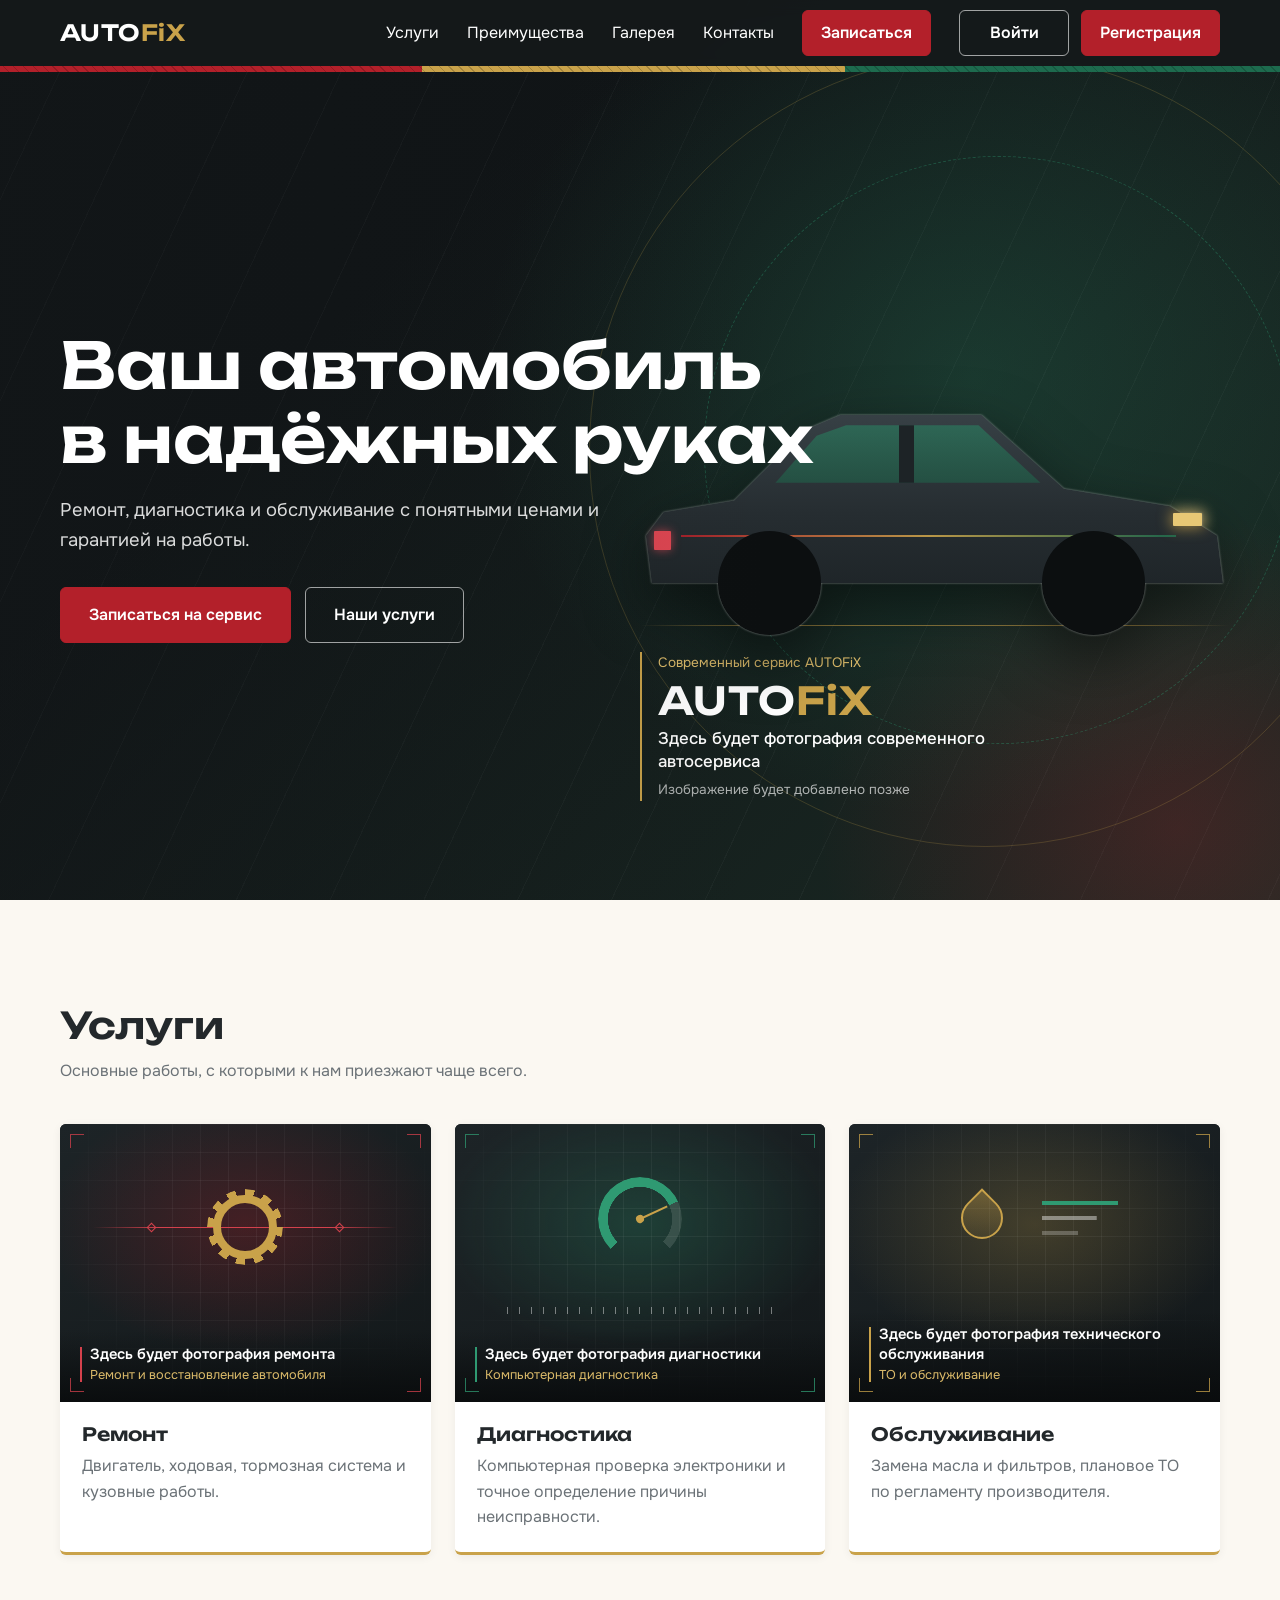
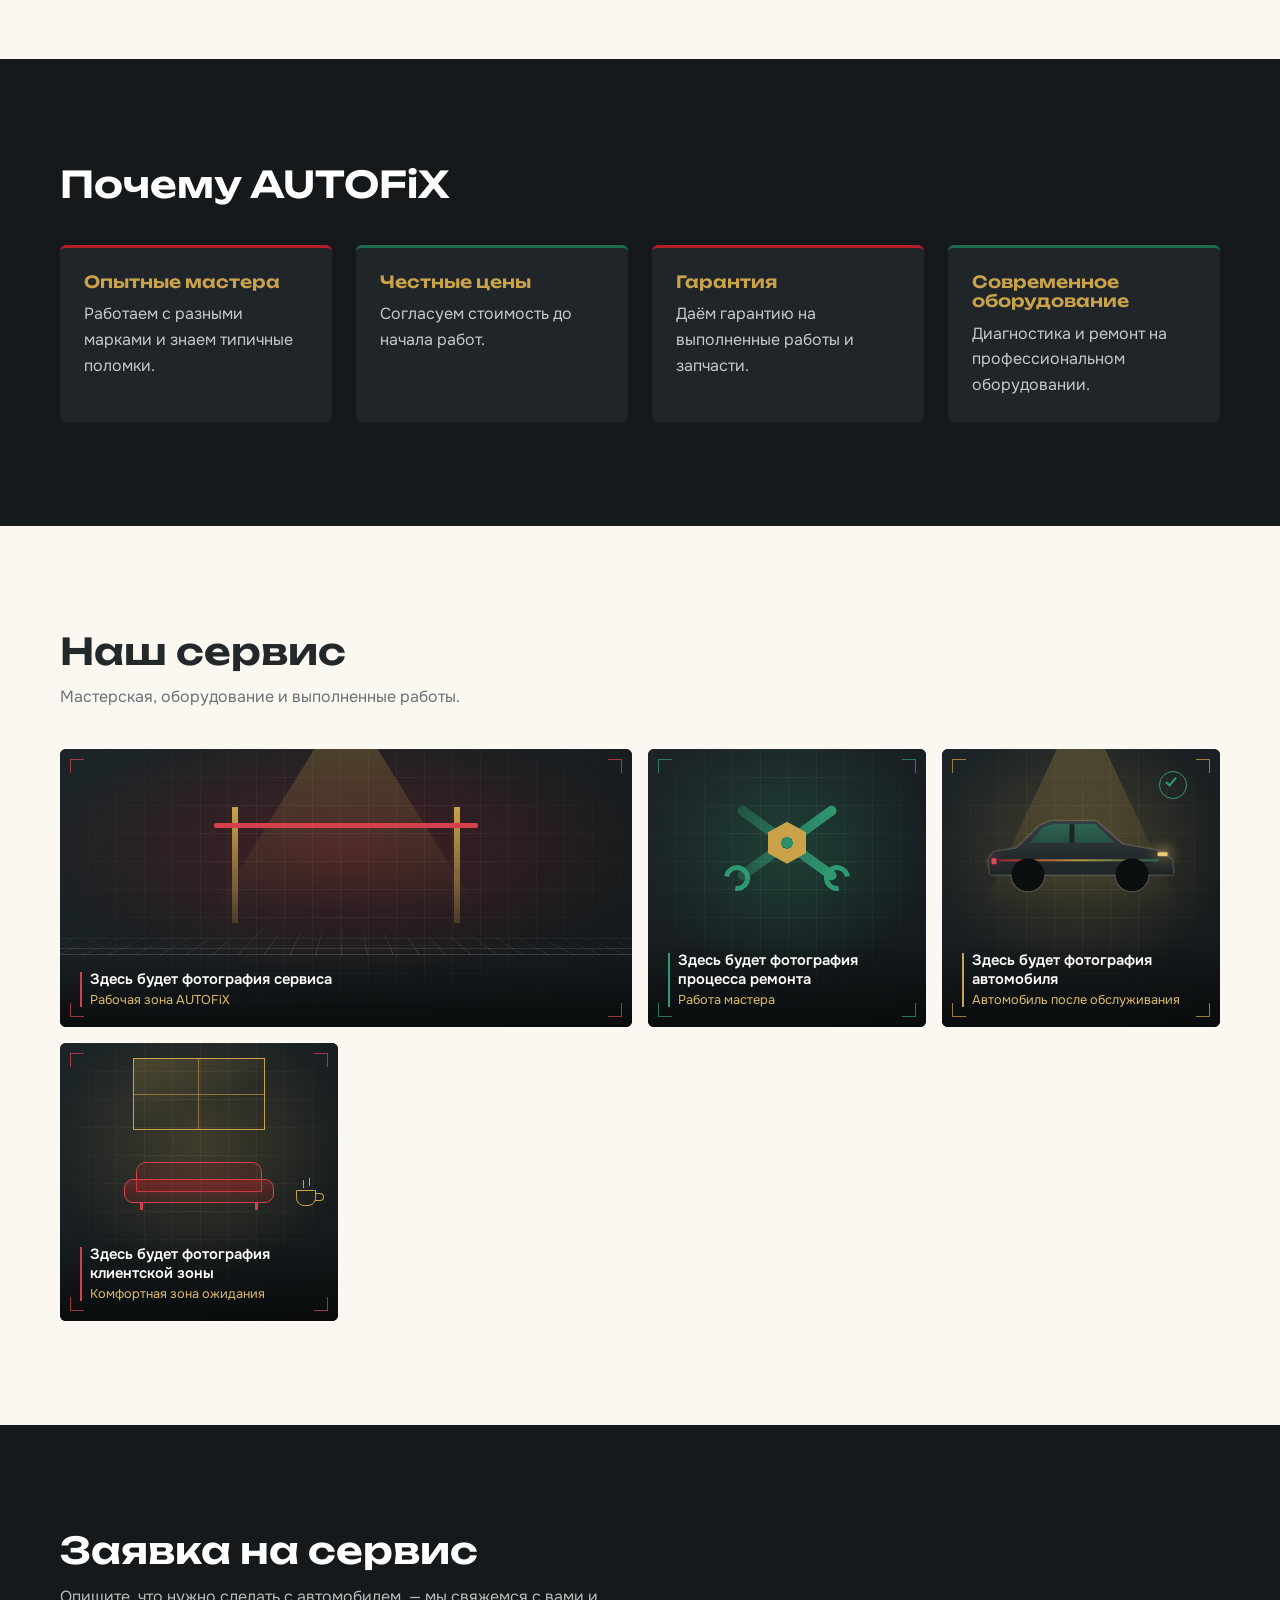
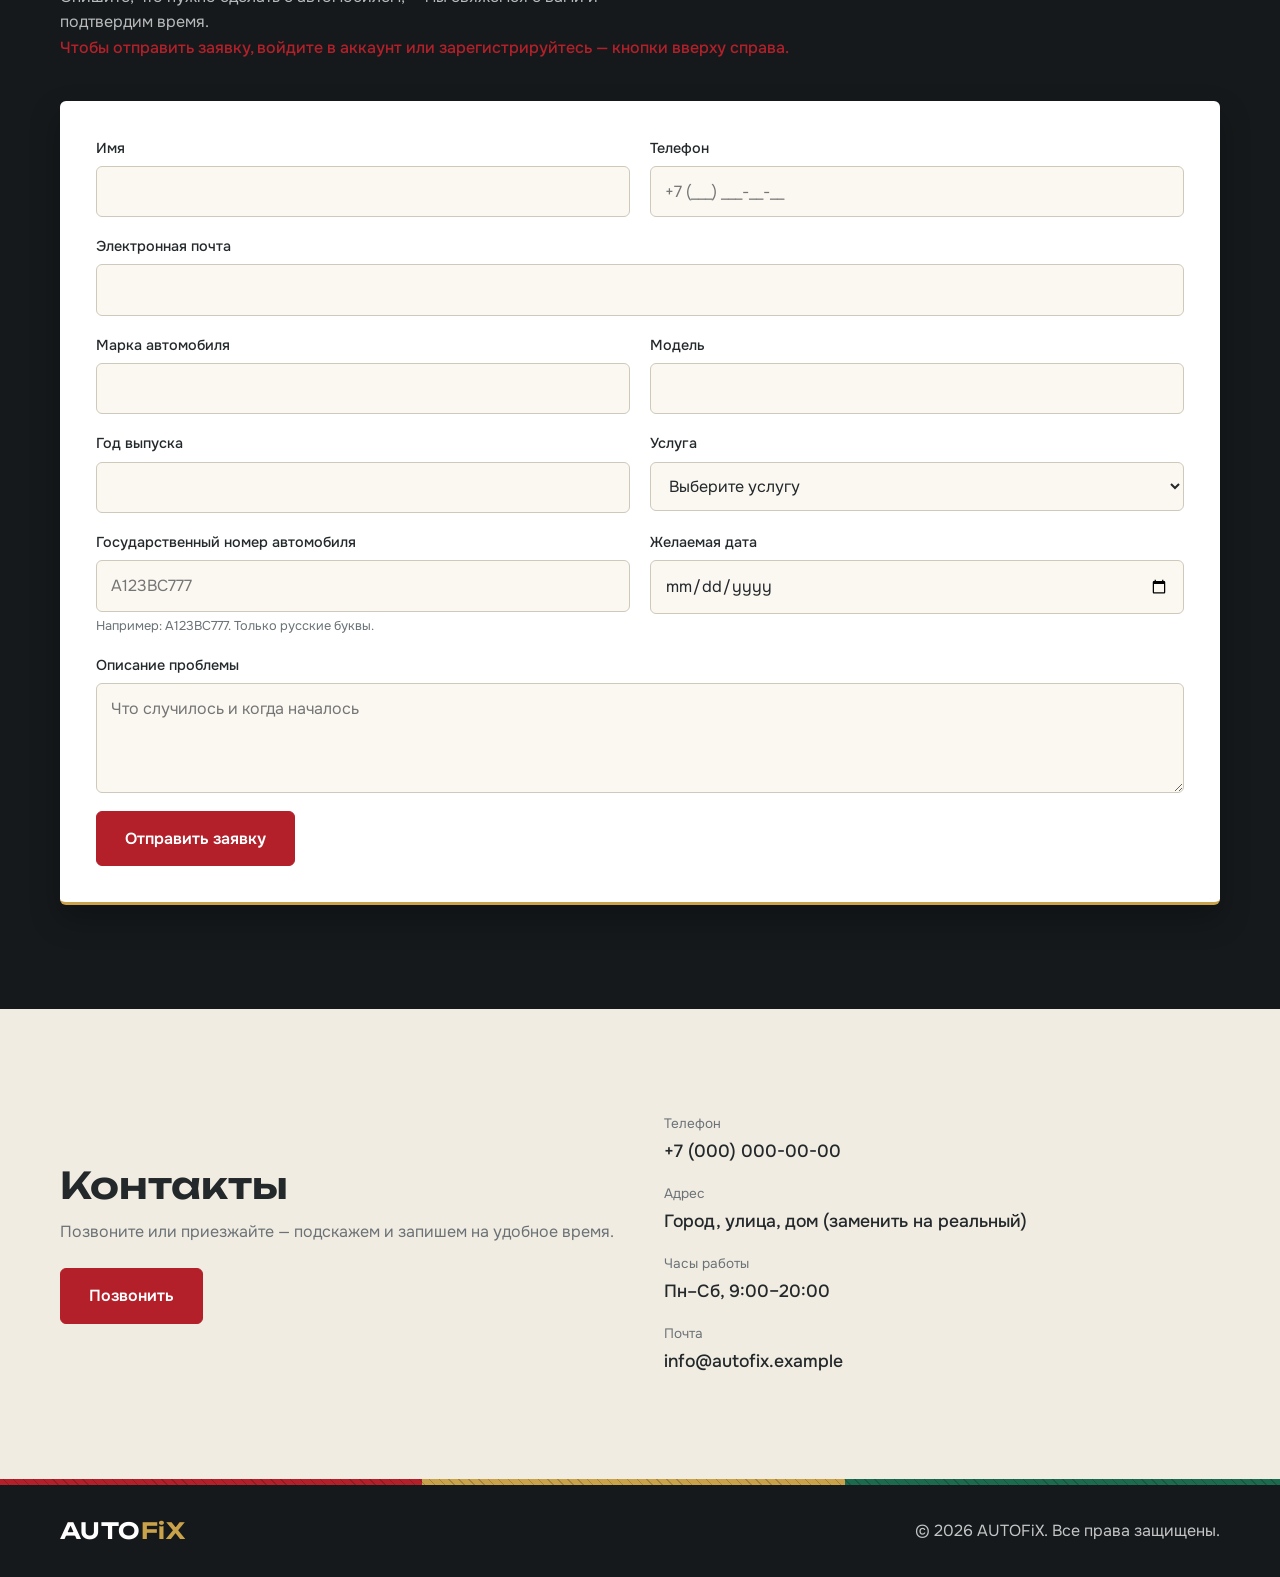
==== index.html @ c739f8bc "Rename index_1.html to index.html" ====
<!DOCTYPE html>
<html lang="ru">
<head>
  <meta charset="UTF-8">
  <meta name="viewport" content="width=device-width, initial-scale=1">
  <title>AUTOFiX — автосервис: ремонт, диагностика, обслуживание</title>
  <meta name="description" content="AUTOFiX — современный автосервис. Ремонт, компьютерная диагностика и техническое обслуживание автомобилей.">
  <link rel="preconnect" href="https://fonts.googleapis.com">
  <link rel="preconnect" href="https://fonts.gstatic.com" crossorigin>
  <link href="https://fonts.googleapis.com/css2?family=Onest:wght@400;500;600&family=Unbounded:wght@500;600&display=swap" rel="stylesheet">
  <link rel="stylesheet" href="style.css">
</head>
<body>

  <!-- 1. ШАПКА -->
  <header class="header" id="header">
    <div class="container header__inner">
      <a href="#top" class="logo" aria-label="AUTOFiX — на главную">AUTO<span>FiX</span></a>

      <button class="burger" id="burger" aria-label="Открыть меню" aria-expanded="false" aria-controls="nav">
        <span></span><span></span><span></span>
      </button>

      <nav class="nav" id="nav" aria-label="Основная навигация">
        <a href="#services">Услуги</a>
        <a href="#advantages">Преимущества</a>
        <a href="#gallery">Галерея</a>
        <a href="#contacts">Контакты</a>
        <a href="#cabinet" id="nav-cabinet" class="is-hidden">Мои заявки</a>
        <a href="#order" class="btn btn--small">Записаться</a>
        <div class="auth" id="auth-bar">
          <div class="auth__guest" id="auth-guest">
            <button type="button" class="btn btn--ghost btn--small" id="auth-open-login">Войти</button>
            <button type="button" class="btn btn--small" id="auth-open-register">Регистрация</button>
          </div>
          <div class="auth__user is-hidden" id="auth-user">
            <span class="auth__email" id="auth-email"></span>
            <button type="button" class="btn btn--ghost btn--small" id="auth-logout">Выйти</button>
          </div>
        </div>
      </nav>
    </div>
    <div class="ornament" aria-hidden="true"></div>
  </header>

  <main id="top">

    <!-- 2. ГЛАВНЫЙ ЭКРАН -->
    <section class="hero">
      <div class="hero__ph" aria-hidden="true">
        <span class="hero__ph-ring hero__ph-ring--1"></span>
        <span class="hero__ph-ring hero__ph-ring--2"></span>
        <div class="hero__ph-stage">
          <div class="car">
            <span class="car__body"></span>
            <span class="car__glass"></span>
            <span class="car__line"></span>
            <span class="car__light"></span>
            <span class="car__tail"></span>
            <span class="car__wheel car__wheel--rear"></span>
            <span class="car__wheel car__wheel--front"></span>
          </div>
          <span class="hero__ph-ground"></span>
          <div class="hero__ph-tag">
            <span class="hero__ph-eyebrow">Современный сервис AUTOFiX</span>
            <span class="hero__ph-word">AUTO<span>FiX</span></span>
            <strong>Здесь будет фотография современного автосервиса</strong>
            <small>Изображение будет добавлено позже</small>
          </div>
        </div>
      </div>
      <img class="hero__img" src="assets/images/hero.jpg" alt="Автомобиль на подъёмнике в сервисе AUTOFiX" fetchpriority="high">
      <div class="container hero__content">
        <h1>Ваш автомобиль<br>в надёжных руках</h1>
        <p class="hero__lead">Ремонт, диагностика и обслуживание с понятными ценами и гарантией на работы.</p>
        <div class="hero__actions">
          <a href="#order" class="btn">Записаться на сервис</a>
          <a href="#services" class="btn btn--ghost">Наши услуги</a>
        </div>
      </div>
    </section>

    <!-- 3. УСЛУГИ -->
    <section class="section" id="services">
      <div class="container">
        <h2 class="section__title">Услуги</h2>
        <p class="section__lead">Основные работы, с которыми к нам приезжают чаще всего.</p>

        <div class="grid grid--3">
          <article class="card">
            <div class="card__media"><div class="ph ph--repair" aria-hidden="true"><div class="ph__art"><i class="ph__line"></i><i class="ph__gear"></i></div><div class="ph__label"><strong>Здесь будет фотография ремонта</strong><span>Ремонт и восстановление автомобиля</span></div></div><img src="assets/images/service-repair.jpg" alt="Ремонт автомобиля" loading="lazy"></div>
            <div class="card__body">
              <h3>Ремонт</h3>
              <p>Двигатель, ходовая, тормозная система и кузовные работы.</p>
            </div>
          </article>
          <article class="card">
            <div class="card__media"><div class="ph ph--diagnostics" aria-hidden="true"><div class="ph__art"><i class="ph__gauge"></i><i class="ph__needle"></i><i class="ph__ruler"></i></div><div class="ph__label"><strong>Здесь будет фотография диагностики</strong><span>Компьютерная диагностика</span></div></div><img src="assets/images/service-diagnostics.jpg" alt="Компьютерная диагностика" loading="lazy"></div>
            <div class="card__body">
              <h3>Диагностика</h3>
              <p>Компьютерная проверка электроники и точное определение причины неисправности.</p>
            </div>
          </article>
          <article class="card">
            <div class="card__media"><div class="ph ph--maintenance" aria-hidden="true"><div class="ph__art"><i class="ph__drop"></i><i class="ph__bars"></i></div><div class="ph__label"><strong>Здесь будет фотография технического обслуживания</strong><span>ТО и обслуживание</span></div></div><img src="assets/images/service-maintenance.jpg" alt="Техническое обслуживание" loading="lazy"></div>
            <div class="card__body">
              <h3>Обслуживание</h3>
              <p>Замена масла и фильтров, плановое ТО по регламенту производителя.</p>
            </div>
          </article>
        </div>
      </div>
    </section>

    <!-- 4. ПРЕИМУЩЕСТВА -->
    <section class="section section--dark" id="advantages">
      <div class="container">
        <h2 class="section__title">Почему AUTOFiX</h2>

        <ul class="grid grid--4 advantages">
          <li>
            <h3>Опытные мастера</h3>
            <p>Работаем с разными марками и знаем типичные поломки.</p>
          </li>
          <li>
            <h3>Честные цены</h3>
            <p>Согласуем стоимость до начала работ.</p>
          </li>
          <li>
            <h3>Гарантия</h3>
            <p>Даём гарантию на выполненные работы и запчасти.</p>
          </li>
          <li>
            <h3>Современное оборудование</h3>
            <p>Диагностика и ремонт на профессиональном оборудовании.</p>
          </li>
        </ul>
      </div>
    </section>

    <!-- 5. ГАЛЕРЕЯ -->
    <section class="section" id="gallery">
      <div class="container">
        <h2 class="section__title">Наш сервис</h2>
        <p class="section__lead">Мастерская, оборудование и выполненные работы.</p>

        <div class="gallery">
          <figure><div class="ph ph--shop" aria-hidden="true"><div class="ph__art"><i class="ph__beam"></i><i class="ph__post ph__post--l"></i><i class="ph__post ph__post--r"></i><i class="ph__arm"></i><i class="ph__floor"></i></div><div class="ph__label"><strong>Здесь будет фотография сервиса</strong><span>Рабочая зона AUTOFiX</span></div></div><img src="assets/images/gallery-1.jpg" alt="Рабочая зона автосервиса" loading="lazy"></figure>
          <figure><div class="ph ph--tools" aria-hidden="true"><div class="ph__art"><i class="ph__wr ph__wr--1"></i><i class="ph__wr ph__wr--2"></i><i class="ph__nut"></i></div><div class="ph__label"><strong>Здесь будет фотография процесса ремонта</strong><span>Работа мастера</span></div></div><img src="assets/images/gallery-2.jpg" alt="Инструменты механика" loading="lazy"></figure>
          <figure><div class="ph ph--done" aria-hidden="true"><div class="ph__art"><i class="ph__beam ph__beam--car"></i><div class="car car--mini"><span class="car__body"></span><span class="car__glass"></span><span class="car__line"></span><span class="car__light"></span><span class="car__tail"></span><span class="car__wheel car__wheel--rear"></span><span class="car__wheel car__wheel--front"></span></div><i class="ph__check"></i></div><div class="ph__label"><strong>Здесь будет фотография автомобиля</strong><span>Автомобиль после обслуживания</span></div></div><img src="assets/images/gallery-3.jpg" alt="Диагностика автомобиля" loading="lazy"></figure>
          <figure><div class="ph ph--lounge" aria-hidden="true"><div class="ph__art"><i class="ph__win"></i><i class="ph__sofa"></i><i class="ph__cup"></i></div><div class="ph__label"><strong>Здесь будет фотография клиентской зоны</strong><span>Комфортная зона ожидания</span></div></div><img src="assets/images/gallery-4.jpg" alt="Мастер за работой" loading="lazy"></figure>
        </div>
      </div>
    </section>

    <!-- 5a. ЗАЯВКА НА СЕРВИС -->
    <section class="section section--dark" id="order">
      <div class="container">
        <h2 class="section__title">Заявка на сервис</h2>
        <p class="section__lead">Опишите, что нужно сделать с автомобилем, — мы свяжемся с вами и подтвердим время.</p>
        <p class="form__msg form__msg--error" id="order-auth-hint" hidden>Чтобы отправить заявку, войдите в аккаунт или зарегистрируйтесь — кнопки вверху справа.</p>

        <form class="order__form" id="order-form" novalidate>
          <div class="field">
            <label for="f-name">Имя</label>
            <input id="f-name" name="name" type="text" autocomplete="name" required maxlength="100">
          </div>
          <div class="field">
            <label for="f-phone">Телефон</label>
            <input id="f-phone" name="phone" type="tel" autocomplete="tel" required maxlength="30" placeholder="+7 (___) ___-__-__">
          </div>
          <div class="field field--wide">
            <label for="f-email">Электронная почта</label>
            <input id="f-email" name="email" type="email" autocomplete="email" required maxlength="150">
          </div>
          <div class="field">
            <label for="f-brand">Марка автомобиля</label>
            <input id="f-brand" name="car_brand" type="text" required maxlength="60">
          </div>
          <div class="field">
            <label for="f-model">Модель</label>
            <input id="f-model" name="car_model" type="text" required maxlength="60">
          </div>
          <div class="field">
            <label for="f-year">Год выпуска</label>
            <input id="f-year" name="car_year" type="number" inputmode="numeric" min="1950" step="1" required>
          </div>
          <div class="field">
            <label for="f-service">Услуга</label>
            <select id="f-service" name="service" required>
              <option value="" selected disabled>Выберите услугу</option>
              <option value="repair">Ремонт</option>
              <option value="diagnostics">Диагностика</option>
              <option value="maintenance">Обслуживание</option>
            </select>
          </div>
          <div class="field">
            <label for="f-plate">Государственный номер автомобиля</label>
            <input id="f-plate" name="license_plate" type="text" required maxlength="14"
                   autocomplete="off" autocapitalize="characters" spellcheck="false"
                   placeholder="А123ВС777" aria-describedby="plate-hint plate-error">
            <small class="field__hint" id="plate-hint">Например: А123ВС777. Только русские буквы.</small>
            <p class="field__error" id="plate-error" role="alert" hidden></p>
          </div>
          <div class="field">
            <label for="f-date">Желаемая дата</label>
            <input id="f-date" name="preferred_date" type="date" required>
          </div>
          <div class="field field--wide">
            <label for="f-desc">Описание проблемы</label>
            <textarea id="f-desc" name="description" maxlength="2000" placeholder="Что случилось и когда началось"></textarea>
          </div>
          <div class="order__actions">
            <button type="submit" class="btn" id="order-submit">Отправить заявку</button>
            <p class="form__msg" id="order-msg" role="status" aria-live="polite"></p>
          </div>
        </form>
      </div>
    </section>

    <!-- 5b. МОИ ЗАЯВКИ (личный кабинет клиента) -->
    <section class="section is-hidden" id="cabinet" aria-labelledby="cabinet-title">
      <div class="container">
        <h2 class="section__title" id="cabinet-title">Мои заявки</h2>
        <p class="section__lead">Статус ремонта, смета и история по вашим заявкам. Ремонт начинается только после того, как вы согласуете смету.</p>

        <div class="cab-toolbar">
          <button type="button" class="btn cab-btn--outline" id="cabinet-refresh">Обновить</button>
          <p class="form__msg" id="cabinet-status" role="status" aria-live="polite"></p>
        </div>

        <div class="cab-list" id="cabinet-list"></div>
      </div>
    </section>

    <!-- 6. КОНТАКТЫ -->
    <section class="section section--light" id="contacts">
      <div class="container contacts">
        <div>
          <h2 class="section__title">Контакты</h2>
          <p class="section__lead">Позвоните или приезжайте — подскажем и запишем на удобное время.</p>
          <a href="tel:+70000000000" class="btn">Позвонить</a>
        </div>
        <dl class="contacts__list">
          <div><dt>Телефон</dt><dd><a href="tel:+70000000000">+7 (000) 000-00-00</a></dd></div>
          <div><dt>Адрес</dt><dd>Город, улица, дом (заменить на реальный)</dd></div>
          <div><dt>Часы работы</dt><dd>Пн–Сб, 9:00–20:00</dd></div>
          <div><dt>Почта</dt><dd><a href="mailto:info@autofix.example">info@autofix.example</a></dd></div>
        </dl>
      </div>
    </section>

  </main>

  <!-- 7. ПОДВАЛ -->
  <footer class="footer">
    <div class="ornament" aria-hidden="true"></div>
    <div class="container footer__inner">
      <a href="#top" class="logo">AUTO<span>FiX</span></a>
      <p>© <span id="year">2026</span> AUTOFiX. Все права защищены.</p>
    </div>
  </footer>

  <dialog class="auth-dialog" id="auth-dialog" aria-labelledby="auth-dialog-title">
    <div class="auth-dialog__head">
      <h2 class="auth-dialog__title" id="auth-dialog-title">Вход</h2>
      <button type="button" class="auth-dialog__close" id="auth-dialog-close" aria-label="Закрыть">×</button>
    </div>
    <div class="auth-dialog__tabs">
      <button type="button" class="auth-dialog__tab is-active" id="auth-tab-login">Войти</button>
      <button type="button" class="auth-dialog__tab" id="auth-tab-register">Регистрация</button>
    </div>

    <form class="auth-dialog__form" id="login-form">
      <div class="field field--wide">
        <label for="login-email">Электронная почта</label>
        <input id="login-email" name="email" type="email" autocomplete="username" required maxlength="150">
      </div>
      <div class="field field--wide">
        <label for="login-password">Пароль</label>
        <input id="login-password" name="password" type="password" autocomplete="current-password" required minlength="6">
      </div>
      <div class="order__actions">
        <button type="submit" class="btn" id="login-submit">Войти</button>
        <p class="form__msg" id="login-msg" role="status" aria-live="polite"></p>
      </div>
    </form>

    <form class="auth-dialog__form is-hidden" id="register-form">
      <div class="field field--wide">
        <label for="register-email">Электронная почта</label>
        <input id="register-email" name="email" type="email" autocomplete="email" required maxlength="150">
      </div>
      <div class="field field--wide">
        <label for="register-password">Пароль</label>
        <input id="register-password" name="password" type="password" autocomplete="new-password" required minlength="6">
      </div>
      <div class="field field--wide">
        <label for="register-password2">Повторите пароль</label>
        <input id="register-password2" name="password2" type="password" autocomplete="new-password" required minlength="6">
      </div>
      <div class="order__actions">
        <button type="submit" class="btn" id="register-submit">Зарегистрироваться</button>
        <p class="form__msg" id="register-msg" role="status" aria-live="polite"></p>
      </div>
    </form>
  </dialog>

  <script src="https://cdn.jsdelivr.net/npm/@supabase/supabase-js@2"></script>
  <script src="script.js"></script>
</body>
</html>
---- style.css ----
/* ===== AUTOFiX — стили ===== */

/* 1. Переменные: меняйте цвета и размеры здесь */
:root {
  --ink: #15191b;          /* тёмный фон */
  --ink-soft: #1f2528;
  --paper: #fbf8f2;        /* светлый фон */
  --red: #b3202a;          /* ярославский красный */
  --green: #1d6b4e;        /* татарский зелёный */
  --gold: #c9a24a;         /* золото */
  --text: #23282b;
  --muted: #6b7277;

  --font-body: 'Onest', system-ui, sans-serif;
  --font-head: 'Unbounded', 'Onest', sans-serif;

  --radius: 6px;
  --header-h: 72px;
  --ease: 0.25s ease;
}

/* 2. Базовые настройки */
*, *::before, *::after { box-sizing: border-box; }
html { scroll-behavior: smooth; scroll-padding-top: var(--header-h); }
body {
  margin: 0;
  font-family: var(--font-body);
  color: var(--text);
  background: var(--paper);
  line-height: 1.6;
}
img { display: block; max-width: 100%; }
a { color: inherit; }
h1, h2, h3 { font-family: var(--font-head); font-weight: 600; line-height: 1.15; margin: 0; }
p { margin: 0; }
:focus-visible { outline: 2px solid var(--gold); outline-offset: 3px; }

.container { width: min(1160px, 100% - 40px); margin-inline: auto; }

/* 3. Орнамент: тонкая полоса «красный — золото — зелёный» с ромбовидным узором */
.ornament {
  height: 6px;
  background:
    repeating-linear-gradient(45deg, transparent 0 6px, rgba(0,0,0,.18) 6px 7px),
    linear-gradient(90deg, var(--red) 0 33%, var(--gold) 33% 66%, var(--green) 66% 100%);
}

/* 4. Кнопки */
.btn {
  display: inline-block;
  padding: 14px 28px;
  background: var(--red);
  color: #fff;
  font-weight: 600;
  text-decoration: none;
  border-radius: var(--radius);
  border: 1px solid var(--red);
  transition: background var(--ease), transform var(--ease), border-color var(--ease);
}
.btn:hover { background: #8f1922; border-color: #8f1922; transform: translateY(-2px); }
.btn--small {
  padding: 9px 18px;
  min-width: 110px;
  text-align: center;
}
.btn--ghost { background: transparent; border-color: rgba(255,255,255,.6); }
.btn--ghost:hover { background: rgba(255,255,255,.12); border-color: #fff; }

/* 5. Шапка */
.header {
  position: fixed; inset: 0 0 auto 0; z-index: 10;
  background: rgba(21,25,27,.92);
  backdrop-filter: blur(8px);
  color: #fff;
  transition: box-shadow var(--ease);
}
.header.is-scrolled { box-shadow: 0 6px 24px rgba(0,0,0,.3); }
.header__inner { display: flex; align-items: center; justify-content: space-between; height: calc(var(--header-h) - 6px); }
.logo { font-family: var(--font-head); font-weight: 600; font-size: 1.4rem; text-decoration: none; letter-spacing: .02em; }
.logo span { color: var(--gold); }

.nav { display: flex; align-items: center; gap: 28px; }
.nav a:not(.btn) { text-decoration: none; position: relative; padding: 4px 0; }
.nav a:not(.btn)::after {
  content: ''; position: absolute; left: 0; bottom: 0; width: 100%; height: 2px;
  background: var(--gold); transform: scaleX(0); transform-origin: left; transition: transform var(--ease);
}
.nav a:not(.btn):hover::after { transform: scaleX(1); }

.burger { display: none; background: none; border: 0; padding: 8px; cursor: pointer; }
.burger span { display: block; width: 24px; height: 2px; background: #fff; margin: 5px 0; transition: transform var(--ease), opacity var(--ease); }
.burger[aria-expanded="true"] span:nth-child(1) { transform: translateY(7px) rotate(45deg); }
.burger[aria-expanded="true"] span:nth-child(2) { opacity: 0; }
.burger[aria-expanded="true"] span:nth-child(3) { transform: translateY(-7px) rotate(-45deg); }

/* 6. Главный экран */
.hero {
  position: relative;
  min-height: 100vh; min-height: 100svh;
  display: flex; align-items: center;
  padding-top: var(--header-h);
  color: #fff;
  background: linear-gradient(135deg, var(--ink) 40%, #24382f 100%); /* виден, пока нет hero.jpg */
  overflow: hidden;
}
.hero__img { position: absolute; inset: 0; width: 100%; height: 100%; object-fit: cover; }
.hero::after { /* затемнение для читаемости текста */
  content: ''; position: absolute; inset: 0;
  background: linear-gradient(90deg, rgba(21,25,27,.88) 0%, rgba(21,25,27,.4) 70%, rgba(21,25,27,.2) 100%);
}
.hero__content { position: relative; z-index: 1; animation: rise .9s ease both; }
.hero h1 { font-size: clamp(2rem, 5.5vw, 4rem); max-width: 14ch; }
.hero__lead { margin-top: 20px; max-width: 46ch; font-size: 1.15rem; color: rgba(255,255,255,.85); }
.hero__actions { margin-top: 32px; display: flex; flex-wrap: wrap; gap: 14px; }

@keyframes rise { from { opacity: 0; transform: translateY(24px); } to { opacity: 1; transform: none; } }

/* 7. Секции */
.section { padding: clamp(56px, 9vw, 104px) 0; }
.section--dark { background: var(--ink); color: #fff; }
.section--light { background: #f1ece1; }
.section__title { font-size: clamp(1.6rem, 3.4vw, 2.3rem); }
.section__lead { margin-top: 12px; color: var(--muted); max-width: 52ch; }
.section--dark .section__lead { color: rgba(255,255,255,.7); }
.section__title + .grid, .section__lead + .grid, .section__lead + .gallery { margin-top: 40px; }
.section__title + .advantages { margin-top: 40px; }

.grid { display: grid; gap: 24px; }
.grid--3 { grid-template-columns: repeat(auto-fit, minmax(260px, 1fr)); }
.grid--4 { grid-template-columns: repeat(auto-fit, minmax(220px, 1fr)); }

/* Подложка под фото: пока JPG нет, виден блок-заглушка .ph (см. раздел 12a).
   Реальное фото лежит поверх и закрывает заглушку само. */
.card__media, .gallery figure {
  position: relative;
  background: #161b1d;
  overflow: hidden; margin: 0;
}
.card__media img, .gallery figure img { position: absolute; inset: 0; color: transparent; }
img.is-missing { visibility: hidden; }

/* 8. Карточки услуг */
.card { background: #fff; border-radius: var(--radius); overflow: hidden; border-bottom: 3px solid var(--gold);
  box-shadow: 0 2px 10px rgba(0,0,0,.06); transition: transform var(--ease), box-shadow var(--ease); }
.card:hover { transform: translateY(-6px); box-shadow: 0 14px 30px rgba(0,0,0,.12); }
.card__media { aspect-ratio: 4 / 3; }
.card__media img { width: 100%; height: 100%; object-fit: cover; transition: transform .5s ease; }
.card:hover .card__media img { transform: scale(1.05); }
.card__body { padding: 22px; }
.card__body h3 { font-size: 1.15rem; margin-bottom: 8px; }
.card__body p { color: var(--muted); }

/* 9. Преимущества */
.advantages { list-style: none; padding: 0; margin: 0; }
.advantages li { padding: 24px; border-top: 3px solid var(--green); background: var(--ink-soft); border-radius: var(--radius); }
.advantages li:nth-child(odd) { border-top-color: var(--red); }
.advantages h3 { font-size: 1.05rem; margin-bottom: 10px; color: var(--gold); }
.advantages p { color: rgba(255,255,255,.75); }

/* 10. Галерея */
.gallery { display: grid; grid-template-columns: repeat(auto-fit, minmax(240px, 1fr)); gap: 16px; }
.gallery figure { aspect-ratio: 1; border-radius: var(--radius); }
.gallery figure:first-child { grid-column: span 2; aspect-ratio: auto; min-height: 240px; }
.gallery img { width: 100%; height: 100%; object-fit: cover; transition: transform .5s ease; }
.gallery figure:hover img { transform: scale(1.06); }

/* 11. Контакты */
.contacts { display: grid; grid-template-columns: 1fr 1fr; gap: 48px; align-items: center; }
.contacts .btn { margin-top: 24px; }
.contacts__list { margin: 0; display: grid; gap: 18px; }
.contacts__list dt { font-size: .85rem; color: var(--muted); }
.contacts__list dd { margin: 2px 0 0; font-weight: 500; font-size: 1.1rem; }
.contacts__list a { text-decoration: none; }
.contacts__list a:hover { color: var(--red); }

/* 11a. Форма заявки */
.order__form {
  margin-top: 40px; display: grid; grid-template-columns: repeat(2, 1fr); gap: 18px 20px;
  padding: clamp(20px, 4vw, 36px); background: #fff; color: var(--text);
  border-radius: var(--radius); border-bottom: 3px solid var(--gold);
  box-shadow: 0 14px 30px rgba(0,0,0,.25);
}
.field { display: grid; align-content: start; gap: 6px; min-width: 0; }
.field--wide { grid-column: 1 / -1; }
.field label { font-size: .9rem; font-weight: 500; }
.field input, .field select, .field textarea {
  width: 100%; padding: 12px 14px; font: inherit; color: var(--text);
  background: var(--paper); border: 1px solid #cfc9bb; border-radius: var(--radius);
  transition: border-color var(--ease), box-shadow var(--ease);
}
.field textarea { min-height: 110px; resize: vertical; }
.field__hint { font-size: .8rem; line-height: 1.4; color: var(--muted); }
.field__error { font-size: .85rem; line-height: 1.4; font-weight: 500; color: var(--red); }
.field input[aria-invalid="true"] { border-color: var(--red); box-shadow: 0 0 0 3px rgba(179,32,42,.16); }
.field input[name="license_plate"] { text-transform: uppercase; letter-spacing: .06em; }
.field input[name="license_plate"]::placeholder { text-transform: none; letter-spacing: normal; }
.field input:focus, .field select:focus, .field textarea:focus {
  outline: none; border-color: var(--gold); box-shadow: 0 0 0 3px rgba(201,162,74,.28);
}
.order__actions { grid-column: 1 / -1; display: flex; flex-wrap: wrap; align-items: center; gap: 12px 20px; }
.order__actions .btn { cursor: pointer; font: inherit; font-weight: 600; }
.order__actions .btn:disabled { opacity: .6; cursor: progress; transform: none; }
.form__msg { font-weight: 500; flex: 1 1 240px; }
.form__msg--error { color: var(--red); }
.form__msg--ok { color: var(--green); }

/* 11b. Вход и регистрация */
.is-hidden { display: none !important; }

.auth { display: flex; align-items: center; }
.auth__guest, .auth__user { display: flex; align-items: center; gap: 12px; }
.auth button.btn { cursor: pointer; font: inherit; font-weight: 600; }
.auth button.btn:disabled { opacity: .6; cursor: progress; transform: none; }
.auth__email {
  max-width: 200px; overflow: hidden; text-overflow: ellipsis; white-space: nowrap;
  font-size: .9rem; color: var(--gold);
}

.auth-dialog {
  width: min(440px, 100% - 32px); max-height: calc(100svh - 32px); overflow: auto;
  padding: 0; border: 0; border-radius: var(--radius); border-bottom: 3px solid var(--gold);
  background: #fff; color: var(--text); box-shadow: 0 24px 60px rgba(0,0,0,.45);
}
.auth-dialog::backdrop { background: rgba(21,25,27,.72); backdrop-filter: blur(3px); }
.auth-dialog__head { display: flex; align-items: center; justify-content: space-between; gap: 12px; padding: 22px 24px 0; }
.auth-dialog__title { font-size: 1.25rem; }
.auth-dialog__close {
  width: 36px; height: 36px; border: 0; border-radius: 50%; background: transparent;
  font-size: 1.6rem; line-height: 1; color: var(--muted); cursor: pointer;
  transition: background var(--ease), color var(--ease);
}
.auth-dialog__close:hover { background: var(--paper); color: var(--red); }
.auth-dialog__tabs { display: grid; grid-template-columns: 1fr 1fr; margin: 18px 24px 0; border-bottom: 1px solid #e4dfd2; }
.auth-dialog__tab {
  padding: 10px 0; border: 0; border-bottom: 3px solid transparent; margin-bottom: -1px;
  background: none; font: inherit; font-weight: 600; color: var(--muted); cursor: pointer;
  transition: color var(--ease), border-color var(--ease);
}
.auth-dialog__tab:hover { color: var(--text); }
.auth-dialog__tab.is-active { color: var(--green); border-bottom-color: var(--green); }
.auth-dialog__form { display: grid; gap: 16px; padding: 22px 24px 26px; }

@media (max-width: 820px) {
  .auth, .auth__guest, .auth__user { width: 100%; }
  .auth__guest, .auth__user { flex-wrap: wrap; }
  .auth__email { max-width: 100%; flex: 1 1 100%; }
}

/* 11c. Личный кабинет: «Мои заявки» */
.cab-toolbar { display: flex; flex-wrap: wrap; align-items: center; gap: 12px 20px; margin-top: 24px; }
.cab-toolbar .btn, .cab-card .btn { cursor: pointer; font: inherit; font-weight: 600; }
.cab-toolbar .btn:disabled, .cab-card .btn:disabled { opacity: .6; cursor: progress; transform: none; }
.btn.cab-btn--outline { background: transparent; color: var(--red); }
.btn.cab-btn--outline:hover { background: rgba(179,32,42,.08); color: #8f1922; border-color: #8f1922; }

.cab-list { display: grid; gap: 24px; margin-top: 24px; }
.cab-muted { color: var(--muted); }
.cab-note { margin-top: 14px; color: var(--muted); }
.cab-text { white-space: pre-line; overflow-wrap: anywhere; }
.cab-sr { position: absolute; width: 1px; height: 1px; overflow: hidden; clip: rect(0 0 0 0); white-space: nowrap; }

.cab-card {
  min-width: 0; padding: clamp(18px, 3vw, 28px);
  background: #fff; border-radius: var(--radius); border-bottom: 3px solid var(--gold);
  box-shadow: 0 2px 10px rgba(0,0,0,.06);
}
.cab-card__head { display: flex; flex-wrap: wrap; align-items: flex-start; justify-content: space-between; gap: 10px 16px; }
.cab-card__titlebox { min-width: 0; }
.cab-card__title { font-size: 1.15rem; overflow-wrap: anywhere; }
.cab-plate {
  display: inline-block; margin-top: 8px; padding: 2px 10px; border: 1.5px solid var(--ink);
  border-radius: 4px; font-weight: 600; letter-spacing: .08em; font-size: .95rem;
}

.cab-badge {
  display: inline-block; padding: 4px 12px; border-radius: 999px;
  font-size: .82rem; font-weight: 600; line-height: 1.4; background: #ece8dc; color: var(--text);
}
.cab-badge--ok   { background: rgba(29,107,78,.14);  color: var(--green); }
.cab-badge--warn { background: rgba(201,162,74,.24); color: #7a5a14; }
.cab-badge--bad  { background: rgba(179,32,42,.12);  color: var(--red); }

.cab-meta { margin: 16px 0 0; display: grid; grid-template-columns: repeat(auto-fit, minmax(190px, 1fr)); gap: 14px 24px; }
.cab-meta__row { min-width: 0; }
.cab-meta__row--wide { grid-column: 1 / -1; }
.cab-meta dt { font-size: .85rem; color: var(--muted); }
.cab-meta dd { margin: 2px 0 0; font-weight: 500; overflow-wrap: anywhere; }
.cab-meta--result { padding-top: 14px; border-top: 1px solid #e4dfd2; }

.cab-estimate { margin-top: 22px; padding-top: 18px; border-top: 1px solid #e4dfd2; }
.cab-details .cab-estimate:first-of-type { border-top: 0; }
.cab-estimate__head { display: flex; flex-wrap: wrap; align-items: center; justify-content: space-between; gap: 8px 16px; }
.cab-estimate__title { font-size: 1.05rem; }

.cab-table-wrap { margin-top: 16px; }
.cab-table { width: 100%; border-collapse: collapse; font-size: .95rem; }
.cab-table th { padding: 8px 10px; text-align: left; font-size: .82rem; font-weight: 600; color: var(--muted); border-bottom: 2px solid #e4dfd2; }
.cab-table td { padding: 10px; border-bottom: 1px solid #eee9dc; vertical-align: top; overflow-wrap: anywhere; }
.cab-table th:nth-child(n+3), .cab-table td:nth-child(n+3) { text-align: right; white-space: nowrap; }

.cab-total { display: flex; justify-content: flex-end; align-items: baseline; gap: 16px; margin-top: 14px; font-size: 1.1rem; }
.cab-total strong { font-size: 1.35rem; }

.cab-details { margin-top: 20px; padding-top: 14px; border-top: 1px solid #e4dfd2; }
.cab-details > summary { cursor: pointer; font-weight: 600; padding: 4px 0; }

.cab-events { list-style: none; margin: 12px 0 0; padding: 0; display: grid; gap: 12px; }
.cab-events__item { display: grid; gap: 2px; padding-left: 14px; border-left: 3px solid var(--gold); }
.cab-events__time, .cab-events__role { font-size: .82rem; color: var(--muted); }
.cab-events__title { font-weight: 600; }
.cab-events__comment { margin-top: 2px; }

.cab-decision { margin-top: 20px; padding: 18px; background: var(--paper); border-left: 4px solid var(--gold); border-radius: var(--radius); }
.cab-decision__lead { font-weight: 500; }
.cab-decision__actions { display: flex; flex-wrap: wrap; gap: 12px; margin-top: 14px; }
.cab-decision__panel { margin-top: 16px; padding-top: 16px; border-top: 1px solid #e4dfd2; }
.cab-decision__panel[hidden] { display: none; }
.cab-decision__text { font-weight: 500; }
.cab-decision__panel .field { margin-top: 4px; }

@media (max-width: 640px) {
  .cab-card__head { flex-direction: column; }
  .cab-total { justify-content: space-between; }
  .cab-decision { padding: 14px; }
  .cab-decision__actions .btn { flex: 1 1 100%; text-align: center; }

  /* таблица позиций превращается в карточки без горизонтальной прокрутки */
  .cab-table thead { position: absolute; width: 1px; height: 1px; overflow: hidden; clip: rect(0 0 0 0); }
  .cab-table, .cab-table tbody, .cab-table tr, .cab-table td { display: block; width: 100%; }
  .cab-table tr { padding: 10px 0; border-bottom: 1px solid #e4dfd2; }
  .cab-table td { display: flex; justify-content: space-between; gap: 16px; padding: 3px 0; border: 0; text-align: right !important; white-space: normal !important; }
  .cab-table td::before { content: attr(data-label); flex: none; color: var(--muted); text-align: left; }
}

/* 12. Подвал */
.footer { background: var(--ink); color: rgba(255,255,255,.75); }
.footer__inner { display: flex; flex-wrap: wrap; gap: 12px 24px; justify-content: space-between; align-items: center; padding: 28px 0; }
.footer .logo { color: #fff; }

/* 12a. Заглушки вместо фотографий ---------------------------------------
   Работают так: в разметке под каждым <img> лежит блок-заглушка (.ph / .hero__ph).
   Если файла нет — script.js прячет <img>, и видна заглушка.
   Если файл есть — фото закрывает заглушку. Удалять заглушки после добавления фото не нужно. */

.ph {
  --r: #d4414c; --g: #2f9a72; --y: var(--gold);
  --a: var(--y); --glow: rgba(201,162,74,.22); --halo: rgba(201,162,74,.5); --cap: #dcbb6a;
  position: absolute; inset: 0;
  display: flex; flex-direction: column;
  overflow: hidden; isolation: isolate; color: #fff;
  background:
    radial-gradient(75% 65% at 50% 36%, var(--glow), transparent 72%),
    linear-gradient(150deg, #1d2427 0%, #13181a 100%);
}
.ph--repair, .ph--shop   { --a: var(--r); --glow: rgba(179,32,42,.28);  --halo: rgba(212,65,76,.55); }
.ph--diagnostics, .ph--tools { --a: var(--g); --glow: rgba(47,154,114,.26); --halo: rgba(47,154,114,.55); }
.ph--maintenance, .ph--done  { --a: var(--y); --glow: rgba(201,162,74,.24); --halo: rgba(201,162,74,.5); }
.ph--lounge { --a: var(--r); --glow: rgba(201,162,74,.22); --halo: rgba(212,65,76,.45); }

/* тонкая координатная сетка */
.ph::before {
  content: ''; position: absolute; inset: 0; z-index: 0;
  background-image:
    linear-gradient(rgba(255,255,255,.05) 1px, transparent 1px),
    linear-gradient(90deg, rgba(255,255,255,.05) 1px, transparent 1px);
  background-size: 28px 28px;
  -webkit-mask-image: radial-gradient(ellipse at 50% 38%, #000 25%, transparent 85%);
          mask-image: radial-gradient(ellipse at 50% 38%, #000 25%, transparent 85%);
  transition: background-position .8s ease;
}
/* уголки «рамки кадра» */
.ph::after {
  content: ''; position: absolute; inset: 10px; z-index: 2; pointer-events: none; opacity: .75;
  background:
    linear-gradient(var(--a), var(--a)) 0 0 / 14px 1px no-repeat,
    linear-gradient(var(--a), var(--a)) 0 0 / 1px 14px no-repeat,
    linear-gradient(var(--a), var(--a)) 100% 0 / 14px 1px no-repeat,
    linear-gradient(var(--a), var(--a)) 100% 0 / 1px 14px no-repeat,
    linear-gradient(var(--a), var(--a)) 0 100% / 14px 1px no-repeat,
    linear-gradient(var(--a), var(--a)) 0 100% / 1px 14px no-repeat,
    linear-gradient(var(--a), var(--a)) 100% 100% / 14px 1px no-repeat,
    linear-gradient(var(--a), var(--a)) 100% 100% / 1px 14px no-repeat;
}

/* зона с декоративной композицией */
.ph__art {
  position: relative; z-index: 1; flex: 1 1 0; min-height: 0;
  container-type: size;
  transition: filter .45s ease;
}
.ph__art > * { position: absolute; display: block; }

/* подпись */
.ph__label {
  position: relative; z-index: 1; display: grid; gap: 3px;
  padding: 14px 18px 18px 30px;
  background: linear-gradient(0deg, rgba(8,10,11,.85), rgba(8,10,11,0));
}
.ph__label::before { content: ''; position: absolute; left: 20px; top: 16px; bottom: 20px; width: 2px; background: var(--a); }
.ph__label strong { font-size: .92rem; font-weight: 600; line-height: 1.3; }
.ph__label span   { font-size: .8rem; line-height: 1.35; color: var(--cap); }

/* если зона искусства совсем низкая — уменьшаем рисунки */
@container (max-height: 150px) { .ph__art > * { scale: .82; } }
@container (max-height: 115px) { .ph__art > * { scale: .66; } }

/* — Ремонт: шестерня и линия разметки — */
.ph__gear { left: 50%; top: 50%; width: 76px; height: 76px; margin: -38px 0 0 -38px; transition: transform .8s ease; }
.ph__gear::before {
  content: ''; position: absolute; inset: 0; border-radius: 50%;
  background: repeating-conic-gradient(var(--y) 0 15deg, transparent 15deg 30deg);
  -webkit-mask: radial-gradient(circle closest-side, transparent 0 74%, #000 75%);
          mask: radial-gradient(circle closest-side, transparent 0 74%, #000 75%);
}
.ph__gear::after { content: ''; position: absolute; inset: 8%; border-radius: 50%; border: 8px solid var(--y); }
.ph__line {
  left: 9%; right: 9%; top: 50%; height: 1px;
  background: linear-gradient(90deg, transparent, var(--r) 22%, var(--r) 78%, transparent);
  transition: transform .6s ease;
}
.ph__line::before, .ph__line::after {
  content: ''; position: absolute; top: -3px; width: 7px; height: 7px;
  border: 1px solid var(--r); transform: rotate(45deg);
}
.ph__line::before { left: 18%; } .ph__line::after { right: 18%; }

/* — Диагностика: шкала, стрелка, линейка — */
.ph__gauge {
  left: 50%; top: 46%; width: 84px; height: 84px; margin: -42px 0 0 -42px; border-radius: 50%;
  background: conic-gradient(from 225deg, var(--g) 0 200deg, rgba(255,255,255,.12) 200deg 270deg, transparent 270deg);
  -webkit-mask: radial-gradient(circle closest-side, transparent 0 76%, #000 77%);
          mask: radial-gradient(circle closest-side, transparent 0 76%, #000 77%);
}
.ph__needle {
  left: 50%; top: 46%; width: 30px; height: 2px; margin-top: -1px; background: var(--y);
  transform-origin: 0 50%; transform: rotate(-25deg); transition: transform .7s ease;
}
.ph__needle::before { content: ''; position: absolute; left: -4px; top: -3px; width: 8px; height: 8px; border-radius: 50%; background: var(--y); }
.ph__ruler {
  left: 14%; right: 14%; bottom: 8%; height: 7px;
  background: repeating-linear-gradient(90deg, rgba(255,255,255,.42) 0 1px, transparent 1px 12px);
  transition: background-position .6s ease;
}

/* — Обслуживание: капля масла и чек-лист — */
.ph__drop {
  left: 36%; top: 50%; width: 42px; height: 42px; margin: -21px 0 0 -21px;
  border: 2px solid var(--y); border-radius: 0 50% 50% 50%; transform: rotate(45deg);
  background: linear-gradient(135deg, rgba(201,162,74,.38), rgba(201,162,74,.04));
  transition: transform .5s ease;
}
.ph__bars {
  left: 52%; top: 50%; width: 76px; height: 34px; margin-top: -17px;
  background:
    linear-gradient(var(--g), var(--g)) 0 0 / 100% 4px no-repeat,
    linear-gradient(rgba(255,255,255,.42), rgba(255,255,255,.42)) 0 15px / 72% 4px no-repeat,
    linear-gradient(rgba(255,255,255,.24), rgba(255,255,255,.24)) 0 30px / 48% 4px no-repeat;
  transition: transform .5s ease;
}

/* — Галерея 1: рабочая зона, подъёмник, свет и пол — */
.ph__beam {
  left: 50%; top: 0; width: 46%; height: 78%; transform: translateX(-50%); opacity: .8;
  background: linear-gradient(180deg, rgba(201,162,74,.30), transparent);
  clip-path: polygon(38% 0, 62% 0, 100% 100%, 0 100%);
  transition: opacity .5s ease;
}
.ph__post { bottom: 16%; width: 6px; height: 56%; background: linear-gradient(var(--y), rgba(201,162,74,.22)); }
.ph__post--l { left: 30%; } .ph__post--r { right: 30%; }
.ph__arm { left: calc(30% - 18px); right: calc(30% - 18px); top: 36%; height: 5px; border-radius: 2px; background: var(--r); transition: transform .6s ease; }
.ph__floor {
  left: -10%; right: -10%; bottom: 0; height: 36%;
  background:
    linear-gradient(rgba(255,255,255,.14) 1px, transparent 1px) 0 0 / 100% 12px,
    linear-gradient(90deg, rgba(255,255,255,.14) 1px, transparent 1px) 0 0 / 26px 100%;
  transform: perspective(180px) rotateX(58deg); transform-origin: 50% 100%;
  -webkit-mask: linear-gradient(transparent, #000); mask: linear-gradient(transparent, #000);
}

/* — Галерея 2: гаечные ключи и гайка — */
.ph__wr {
  left: 50%; top: 50%; width: 120px; height: 10px; margin: -5px 0 0 -60px; border-radius: 5px;
  background: linear-gradient(90deg, rgba(47,154,114,.3), var(--g)); transition: transform .6s ease;
}
.ph__wr--1 { transform: rotate(36deg); }
.ph__wr--2 { transform: rotate(-36deg); }
.ph__wr::before { content: ''; position: absolute; top: -9px; width: 26px; height: 26px; border-radius: 50%; border: 5px solid var(--g); }
.ph__wr--1::before { right: -14px; border-right-color: transparent; }
.ph__wr--2::before { left: -14px;  border-left-color: transparent; }
.ph__nut {
  left: 50%; top: 50%; width: 38px; height: 42px; margin: -21px 0 0 -19px; background: var(--y);
  clip-path: polygon(50% 0, 100% 25%, 100% 75%, 50% 100%, 0 75%, 0 25%);
  -webkit-mask: radial-gradient(circle closest-side, transparent 0 30%, #000 31%);
          mask: radial-gradient(circle closest-side, transparent 0 30%, #000 31%);
  transition: transform .6s ease;
}

/* — Галерея 3: готовый автомобиль под лучом света — */
.ph__beam--car { width: 72%; height: 86%; }
.ph--done .car--mini { left: 50%; top: 56%; width: min(68%, 230px); width: min(68%, 230px, 190cqh); transform: translate(-50%, -50%); }
.ph__check { right: 12%; top: 12%; width: 28px; height: 28px; border: 1.5px solid var(--g); border-radius: 50%; transition: transform .5s ease; }
.ph__check::after {
  content: ''; position: absolute; left: 8px; top: 3px; width: 6px; height: 11px;
  border: solid var(--g); border-width: 0 2px 2px 0; transform: rotate(40deg);
}

/* — Галерея 4: зона ожидания — окно, диван, чашка — */
.ph__win {
  left: 50%; top: 8%; width: 132px; height: 72px; margin-left: -66px;
  border: 1.5px solid var(--y);
  background:
    linear-gradient(90deg, transparent calc(50% - .5px), rgba(201,162,74,.6) calc(50% - .5px) calc(50% + .5px), transparent calc(50% + .5px)),
    linear-gradient(0deg,  transparent calc(50% - .5px), rgba(201,162,74,.6) calc(50% - .5px) calc(50% + .5px), transparent calc(50% + .5px)),
    linear-gradient(160deg, rgba(201,162,74,.24), transparent 60%);
  transition: box-shadow .5s ease;
}
.ph__sofa {
  left: 50%; bottom: 11%; width: 150px; height: 48px; margin-left: -75px;
  background:
    linear-gradient(var(--r), var(--r)) 16px 100% / 3px 7px no-repeat,
    linear-gradient(var(--r), var(--r)) calc(100% - 16px) 100% / 3px 7px no-repeat;
}
.ph__sofa::before { content: ''; position: absolute; left: 12px; right: 12px; top: 0; height: 30px; border: 1.5px solid var(--r); border-radius: 10px 10px 0 0; background: rgba(179,32,42,.16); }
.ph__sofa::after  { content: ''; position: absolute; left: 0; right: 0; bottom: 7px; height: 24px; border: 1.5px solid var(--r); border-radius: 9px; background: linear-gradient(180deg, rgba(179,32,42,.36), rgba(179,32,42,.14)); }
.ph__cup { right: 8%; bottom: 13%; width: 20px; height: 16px; border: 1.5px solid var(--y); border-radius: 0 0 8px 8px; transition: transform .5s ease; }
.ph__cup::before { content: ''; position: absolute; left: 6px; top: -11px; width: 1.5px; height: 8px; background: var(--y); box-shadow: 6px -2px 0 var(--y); }
.ph__cup::after  { content: ''; position: absolute; right: -9px; top: 2px; width: 9px; height: 8px; border: 1.5px solid var(--y); border-left: 0; border-radius: 0 6px 6px 0; }

/* — Лёгкая реакция при наведении (карточки и галерея) — */
:is(.card, .gallery figure):hover .ph__art { filter: drop-shadow(0 0 12px var(--halo)); }
:is(.card, .gallery figure):hover .ph::before { background-position: 14px 14px, 14px 14px; }
:is(.card, .gallery figure):hover .ph__gear   { transform: rotate(18deg); }
:is(.card, .gallery figure):hover .ph__line   { transform: translateX(8px); }
:is(.card, .gallery figure):hover .ph__needle { transform: rotate(-4deg); }
:is(.card, .gallery figure):hover .ph__ruler  { background-position: 12px 0; }
:is(.card, .gallery figure):hover .ph__drop   { transform: translateY(-3px) rotate(45deg); }
:is(.card, .gallery figure):hover .ph__bars   { transform: translateX(5px); }
:is(.card, .gallery figure):hover .ph__arm    { transform: translateY(-7px); }
:is(.card, .gallery figure):hover .ph__beam   { opacity: 1; }
:is(.card, .gallery figure):hover .ph__wr--1  { transform: rotate(41deg); }
:is(.card, .gallery figure):hover .ph__wr--2  { transform: rotate(-41deg); }
:is(.card, .gallery figure):hover .ph__nut    { transform: rotate(30deg); }
:is(.card, .gallery figure):hover .ph__check  { transform: translateY(-3px); }
:is(.card, .gallery figure):hover .ph__win    { box-shadow: 0 0 18px rgba(201,162,74,.28); }
:is(.card, .gallery figure):hover .ph__cup    { transform: translateY(-2px); }

/* — Автомобиль, нарисованный только CSS (используется в hero и в галерее) — */
.car { position: relative; width: 100%; aspect-ratio: 100 / 42; filter: drop-shadow(0 0 1px rgba(255,255,255,.45)); }
.car > * { position: absolute; display: block; }
.car__body {
  inset: 0;
  background: linear-gradient(180deg, #3a4449 0%, #262d31 48%, #191f22 100%);
  clip-path: polygon(2% 76.2%, 1% 57.1%, 4% 47.6%, 16% 42.9%, 28% 14.3%, 34% 8.3%, 58% 8.3%, 72% 38.1%, 90% 45.2%, 98% 57.1%, 99% 76.2%);
}
.car__glass {
  inset: 0;
  background:
    linear-gradient(90deg, transparent 0 44%, #1d2326 44% 46.5%, transparent 46.5%),
    linear-gradient(180deg, rgba(47,154,114,.55), rgba(18,26,26,.92));
  clip-path: polygon(23% 35.7%, 30% 16.7%, 35% 12.4%, 57.5% 12.4%, 68% 35.7%);
}
.car__line  { left: 7%; width: 84%; top: 57%; height: 2px; background: linear-gradient(90deg, var(--red, #b3202a), var(--gold, #c9a24a), var(--green, #1d6b4e)); opacity: .9; }
.car__light { left: 90.5%; top: 48%; width: 5%; height: 5.2%; border-radius: 1px; background: #e8c875; box-shadow: 0 0 14px 2px rgba(201,162,74,.7); }
.car__tail  { left: 2.4%; top: 55%; width: 2.8%; height: 8%; border-radius: 1px; background: #e04652; box-shadow: 0 0 10px rgba(224,70,82,.7); }
.car__wheel {
  top: 59%; width: 14.4%; aspect-ratio: 1; border-radius: 50%; z-index: 1; isolation: isolate;
  background: radial-gradient(circle closest-side, #cfd6d9 0 12%, #2c353a 13% 46%, #c9a24a 47% 52%, #2c353a 53% 62%, #0b0e0f 63%);
}
.car__wheel::before { content: ''; position: absolute; inset: -11%; z-index: -1; border-radius: 50%; background: #0c0f10; }
.car__wheel--rear  { left: 14.8%; }
.car__wheel--front { left: 69.8%; }

/* — Главный экран: большая заглушка hero — */
.hero__ph {
  position: absolute; inset: 0; overflow: hidden;
  background:
    radial-gradient(55% 70% at 76% 42%, rgba(47,154,114,.22), transparent 70%),
    radial-gradient(40% 50% at 92% 92%, rgba(179,32,42,.24), transparent 70%),
    repeating-linear-gradient(115deg, transparent 0 84px, rgba(255,255,255,.03) 84px 85px),
    linear-gradient(135deg, #101416 30%, #1a2a24 100%);
}
.hero__ph-ring {
  position: absolute; right: -8vw; top: 50%; aspect-ratio: 1; border-radius: 50%;
  width: min(62vw, 900px); margin-top: calc(min(62vw, 900px) / -2);
  border: 1px solid rgba(201,162,74,.22);
}
.hero__ph-ring--2 { width: min(46vw, 660px); margin-top: calc(min(46vw, 660px) / -2); right: -1vw; border: 1px dashed rgba(47,154,114,.38); }
.hero__ph-stage { position: absolute; right: 4%; bottom: 11%; width: min(46vw, 700px); }
.hero__ph-stage .car { filter: drop-shadow(0 0 1px rgba(255,255,255,.45)) drop-shadow(0 22px 30px rgba(0,0,0,.5)); }
.hero__ph-ground { display: block; height: 1px; margin-top: -2.8%; background: linear-gradient(90deg, transparent, rgba(201,162,74,.65) 18%, rgba(201,162,74,.65) 82%, transparent); }
.hero__ph-tag { display: grid; gap: 6px; margin-top: clamp(14px, 2vw, 26px); padding-left: 16px; border-left: 2px solid var(--gold); }
.hero__ph-eyebrow { font-size: .85rem; color: #dcbb6a; }
.hero__ph-word { font-family: var(--font-head); font-weight: 600; font-size: clamp(1.7rem, 3vw, 2.6rem); line-height: 1.1; letter-spacing: .02em; }
.hero__ph-word span { color: var(--gold); }
.hero__ph-tag strong { font-weight: 500; font-size: 1.05rem; line-height: 1.35; max-width: 34ch; }
.hero__ph-tag small { font-size: .85rem; color: rgba(255,255,255,.66); }

/* Пока в hero нет фото, затемнение делаем мягче, чтобы заглушка читалась */
.hero:has(.hero__img.is-missing)::after {
  background: linear-gradient(90deg, rgba(21,25,27,.35) 0%, rgba(21,25,27,0) 60%);
}

/* Планшет: рисунок hero уменьшается и уходит вниз справа */
@media (max-width: 1000px) {
  .hero__ph-stage { width: min(52vw, 460px); bottom: 4%; }
  .hero__ph-eyebrow { display: none; }
  .hero__ph-tag strong { font-size: .95rem; }
}
/* Телефон: автомобиль — приглушённый фон, подпись — одной компактной строкой внизу */
@media (max-width: 820px) {
  .hero__ph-stage { left: 20px; right: 20px; bottom: 18px; width: auto; }
  .hero__ph-stage .car { width: 58%; margin-left: auto; opacity: .42; }
  .hero__ph-ring--1 { right: -30vw; width: 90vw; margin-top: -45vw; }
  .hero__ph-ring--2 { display: none; }
  .hero:has(.hero__img.is-missing)::after { background: none; }
  .hero__ph-tag { margin-top: 10px; gap: 3px; }
  .hero__ph-word { font-size: 1.15rem; }
  .hero__ph-tag strong { font-size: .85rem; max-width: none; }
  .hero__ph-tag small { font-size: .75rem; }
}

/* Низкие телефоны (например 375×667): убираем повтор логотипа, чтобы подпись не наезжала на кнопки */
@media (max-width: 820px) and (max-height: 720px) {
  .hero__ph-word { display: none; }
  .hero__ph-stage { bottom: 14px; }
  .hero__ph-stage .car { width: 40%; }
}

/* 13. Адаптив */
@media (max-width: 820px) {
  .burger { display: block; }
  .nav {
    position: absolute; top: var(--header-h); left: 0; right: 0;
    flex-direction: column; align-items: flex-start; gap: 16px;
    padding: 24px 20px; background: var(--ink);
    display: none;
  }
  .nav.is-open { display: flex; }
  .contacts { grid-template-columns: 1fr; gap: 32px; }
  .order__form { grid-template-columns: 1fr; }
  .gallery figure:first-child { grid-column: auto; }
}

/* Уважаем настройку «уменьшить анимацию» */
@media (prefers-reduced-motion: reduce) {
  * { animation: none !important; transition: none !important; scroll-behavior: auto !important; }
}
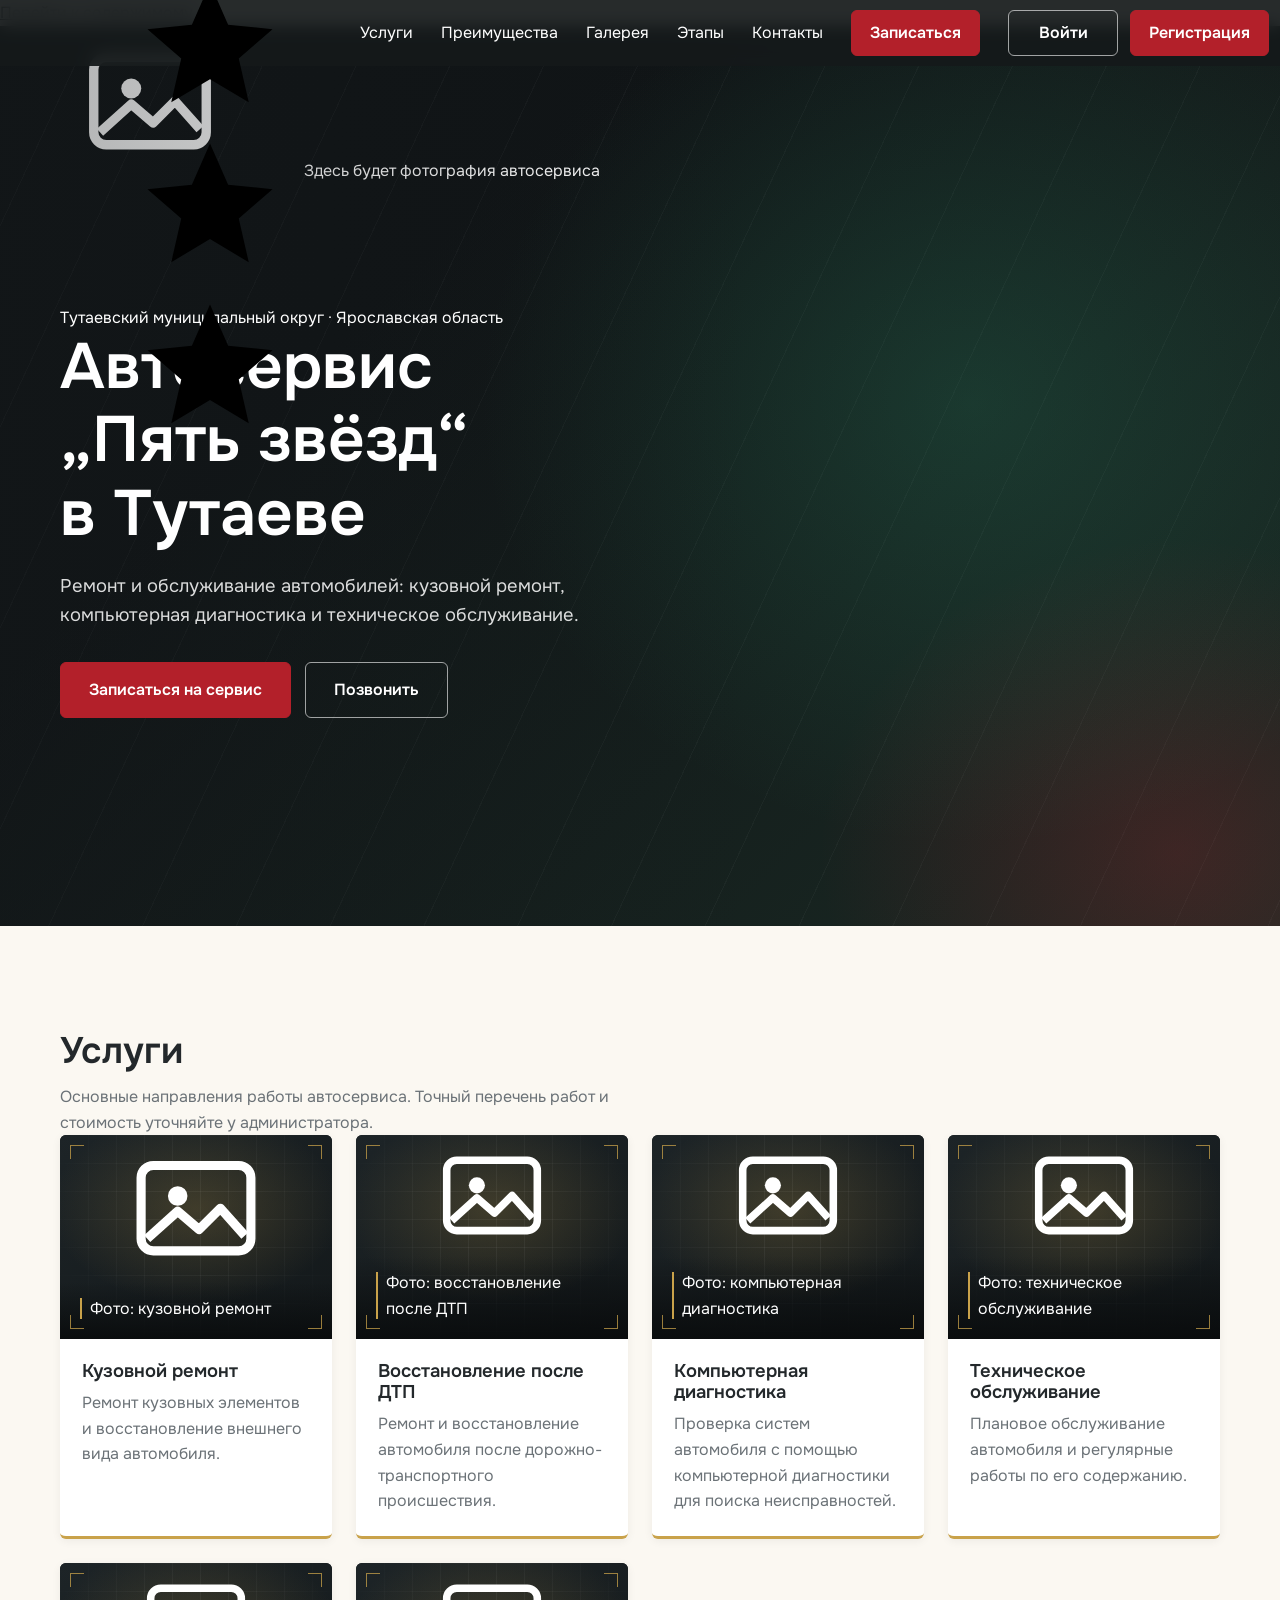
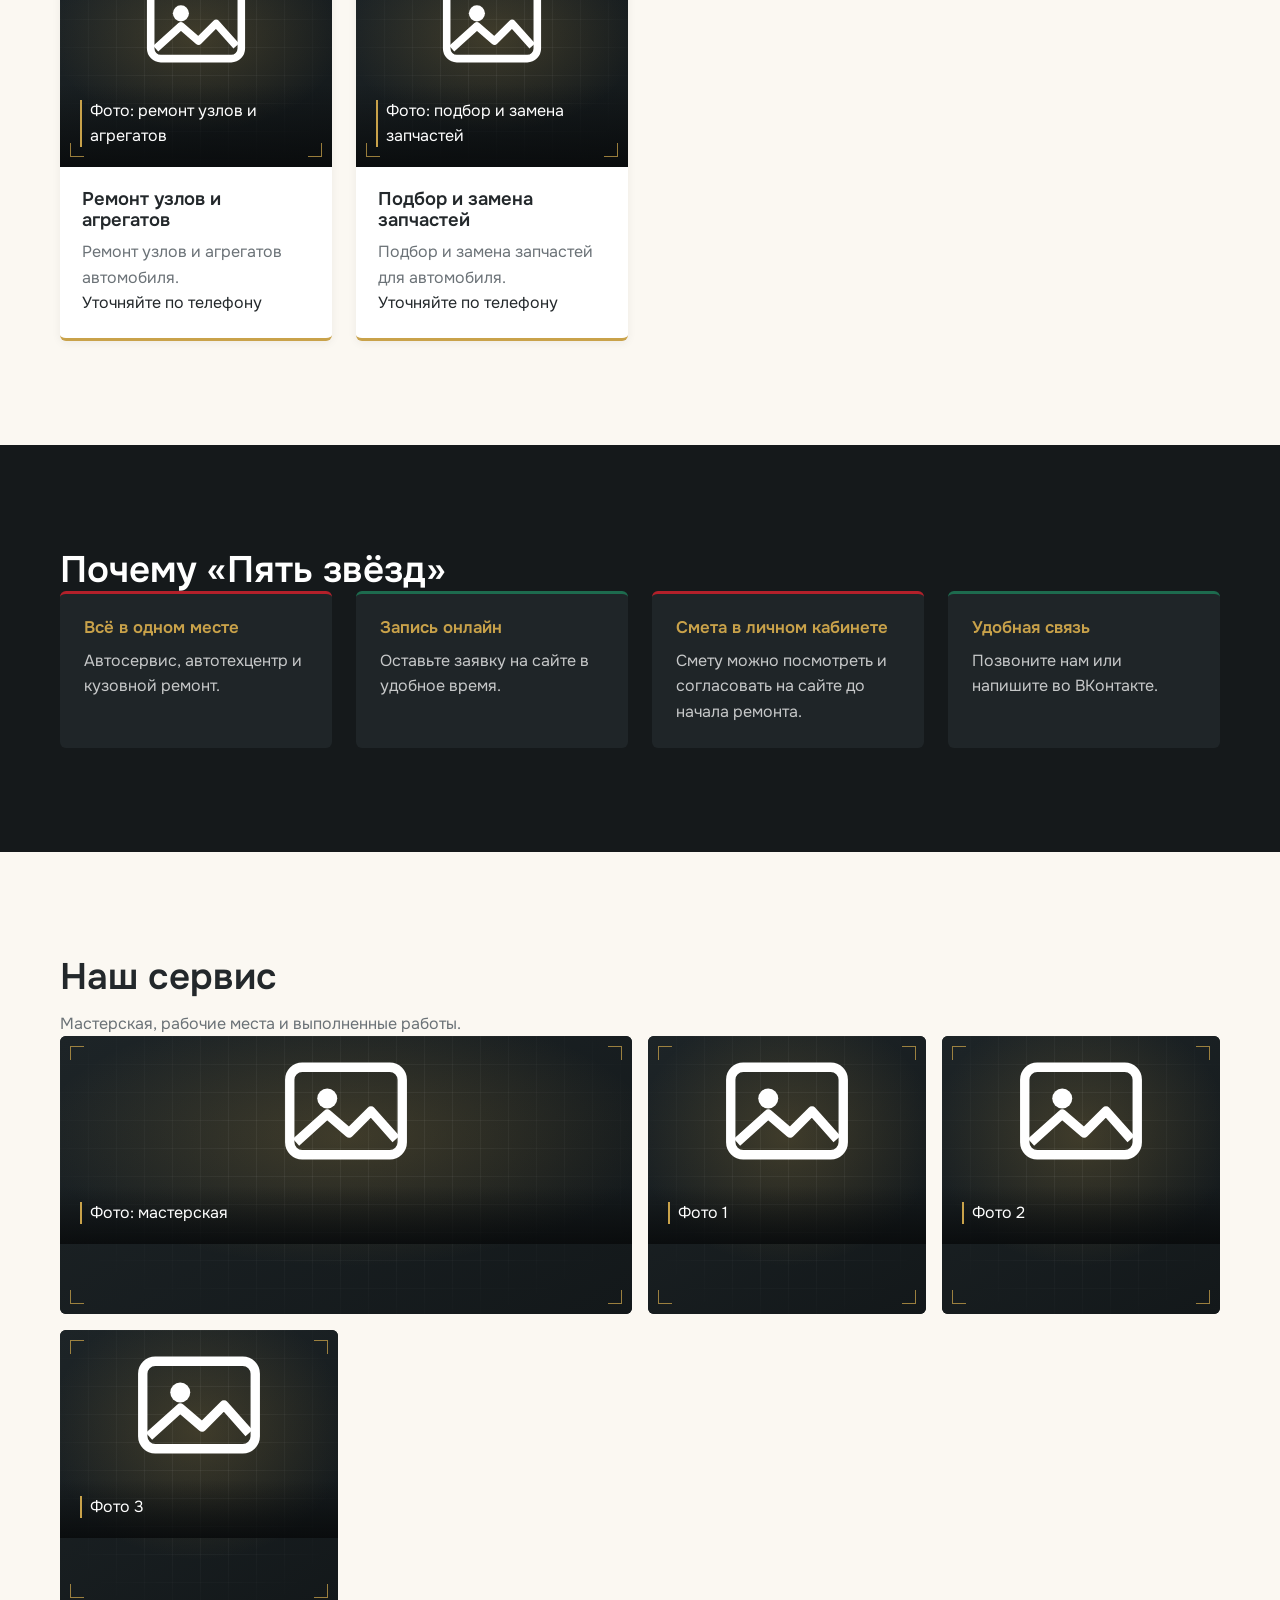
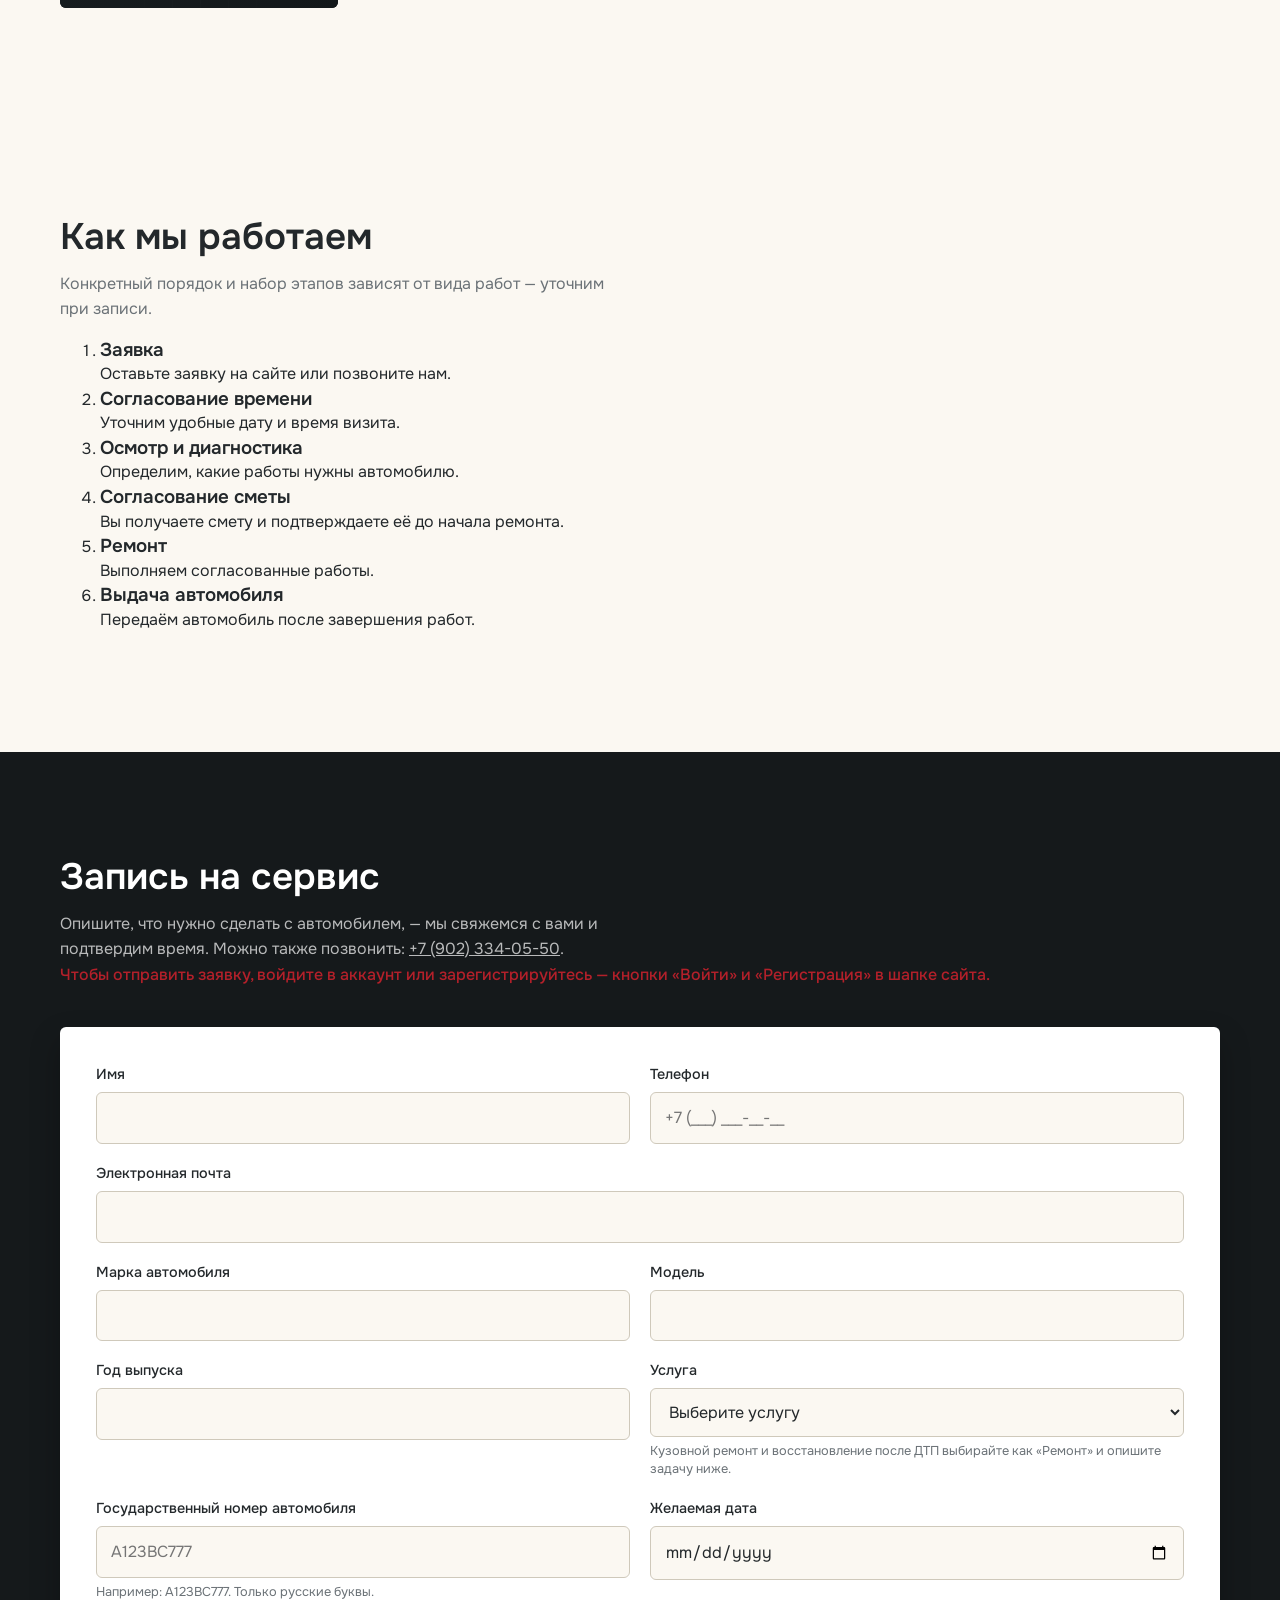
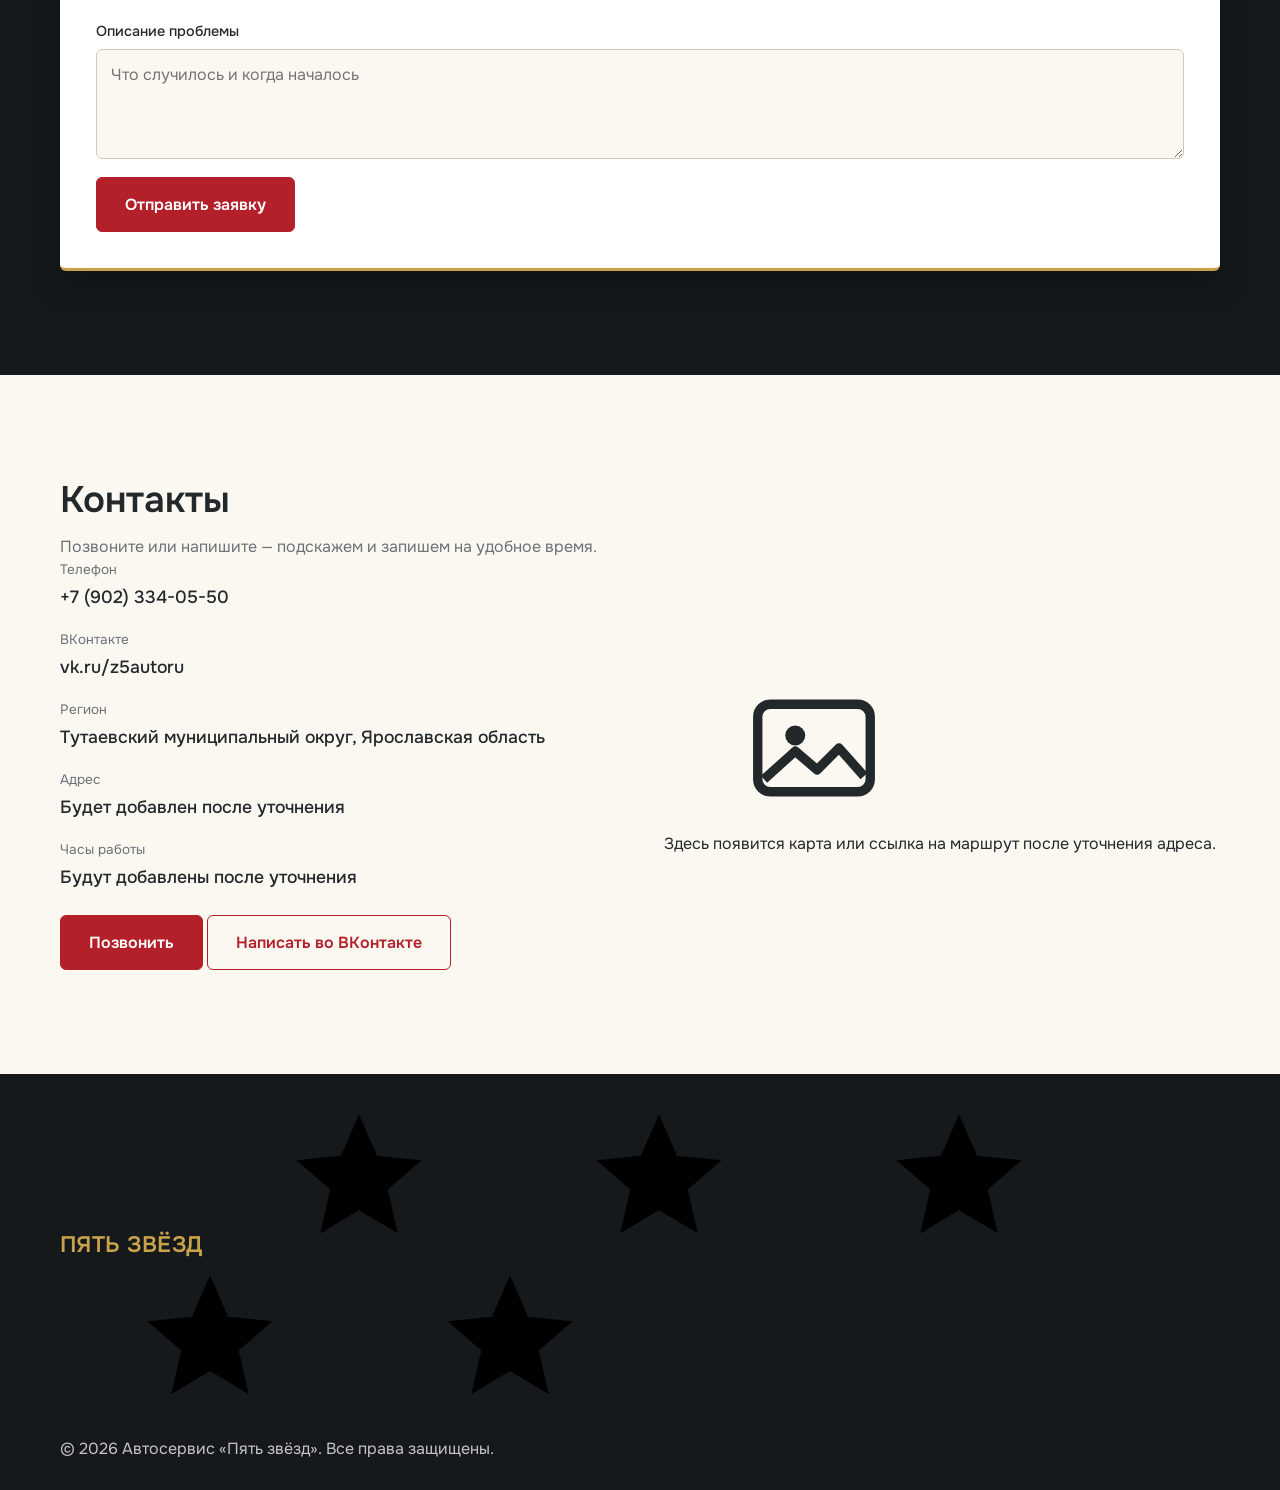
==== commit 4ff1cc84: "Rename index_3.html to index.html" ====
--- a/index.html
+++ b/index.html
@@ -3,19 +3,32 @@
 <head>
   <meta charset="UTF-8">
   <meta name="viewport" content="width=device-width, initial-scale=1">
-  <title>AUTOFiX — автосервис: ремонт, диагностика, обслуживание</title>
-  <meta name="description" content="AUTOFiX — современный автосервис. Ремонт, компьютерная диагностика и техническое обслуживание автомобилей.">
+  <title>Пять звёзд — автосервис в Тутаеве</title>
+  <meta name="description" content="Автосервис «Пять звёзд» в Тутаеве: кузовной ремонт, компьютерная диагностика, техническое обслуживание. Запись на сервис онлайн.">
   <link rel="preconnect" href="https://fonts.googleapis.com">
   <link rel="preconnect" href="https://fonts.gstatic.com" crossorigin>
-  <link href="https://fonts.googleapis.com/css2?family=Onest:wght@400;500;600&family=Unbounded:wght@500;600&display=swap" rel="stylesheet">
+  <link href="https://fonts.googleapis.com/css2?family=Onest:wght@400;500;600;700;800&display=swap" rel="stylesheet">
   <link rel="stylesheet" href="style.css">
 </head>
 <body>
 
+  <!-- Значки (звезда и «фото»), используются через <use href="#i-star"> и <use href="#i-photo">. Это не изображения и не внешние файлы. -->
+  <svg width="0" height="0" style="position:absolute" aria-hidden="true" focusable="false">
+    <symbol id="i-star" viewBox="0 0 24 24"><polygon points="12,2 14.9,8.6 22,9.3 16.6,14 18.2,21 12,17.3 5.8,21 7.4,14 2,9.3 9.1,8.6"/></symbol>
+    <symbol id="i-photo" viewBox="0 0 24 24"><rect x="3" y="5" width="18" height="14" rx="2" fill="none" stroke="currentColor" stroke-width="1.5"/><circle cx="9" cy="10" r="1.6" fill="currentColor"/><path d="M4 17l5-4.5 3.5 3L16 12l4 4.5" fill="none" stroke="currentColor" stroke-width="1.5" stroke-linejoin="round"/></symbol>
+  </svg>
+
+  <a class="skip-link" href="#top">Перейти к содержимому</a>
+
   <!-- 1. ШАПКА -->
   <header class="header" id="header">
     <div class="container header__inner">
-      <a href="#top" class="logo" aria-label="AUTOFiX — на главную">AUTO<span>FiX</span></a>
+      <a href="#top" class="logo" aria-label="Пять звёзд — на главную">
+        <span class="logo__text">ПЯТЬ ЗВЁЗД</span>
+        <span class="logo__stars" aria-hidden="true">
+          <svg class="star"><use href="#i-star"/></svg><svg class="star"><use href="#i-star"/></svg><svg class="star"><use href="#i-star"/></svg><svg class="star"><use href="#i-star"/></svg><svg class="star"><use href="#i-star"/></svg>
+        </span>
+      </a>
 
       <button class="burger" id="burger" aria-label="Открыть меню" aria-expanded="false" aria-controls="nav">
         <span></span><span></span><span></span>
@@ -25,6 +38,7 @@
         <a href="#services">Услуги</a>
         <a href="#advantages">Преимущества</a>
         <a href="#gallery">Галерея</a>
+        <a href="#steps">Этапы</a>
         <a href="#contacts">Контакты</a>
         <a href="#cabinet" id="nav-cabinet" class="is-hidden">Мои заявки</a>
         <a href="#order" class="btn btn--small">Записаться</a>
@@ -40,7 +54,6 @@
         </div>
       </nav>
     </div>
-    <div class="ornament" aria-hidden="true"></div>
   </header>
 
   <main id="top">
@@ -48,117 +61,226 @@
     <!-- 2. ГЛАВНЫЙ ЭКРАН -->
     <section class="hero">
       <div class="hero__ph" aria-hidden="true">
-        <span class="hero__ph-ring hero__ph-ring--1"></span>
-        <span class="hero__ph-ring hero__ph-ring--2"></span>
-        <div class="hero__ph-stage">
-          <div class="car">
-            <span class="car__body"></span>
-            <span class="car__glass"></span>
-            <span class="car__line"></span>
-            <span class="car__light"></span>
-            <span class="car__tail"></span>
-            <span class="car__wheel car__wheel--rear"></span>
-            <span class="car__wheel car__wheel--front"></span>
-          </div>
-          <span class="hero__ph-ground"></span>
-          <div class="hero__ph-tag">
-            <span class="hero__ph-eyebrow">Современный сервис AUTOFiX</span>
-            <span class="hero__ph-word">AUTO<span>FiX</span></span>
-            <strong>Здесь будет фотография современного автосервиса</strong>
-            <small>Изображение будет добавлено позже</small>
-          </div>
-        </div>
-      </div>
-      <img class="hero__img" src="assets/images/hero.jpg" alt="Автомобиль на подъёмнике в сервисе AUTOFiX" fetchpriority="high">
+        <div class="hero__ph-note">
+          <svg class="ph__icon"><use href="#i-photo"/></svg>
+          <span>Здесь будет фотография автосервиса</span>
+        </div>
+      </div>
+      <!-- ФОТО: assets/images/hero.jpg — главный экран, горизонтальное, от 1920×1080 -->
+      <img class="hero__img" src="assets/images/hero.jpg" alt="Автосервис «Пять звёзд»" fetchpriority="high">
       <div class="container hero__content">
-        <h1>Ваш автомобиль<br>в надёжных руках</h1>
-        <p class="hero__lead">Ремонт, диагностика и обслуживание с понятными ценами и гарантией на работы.</p>
+        <p class="hero__eyebrow">Тутаевский муниципальный округ · Ярославская область</p>
+        <h1>Автосервис „Пять&nbsp;звёзд“ в&nbsp;Тутаеве</h1>
+        <p class="hero__lead">Ремонт и обслуживание автомобилей: кузовной ремонт, компьютерная диагностика и техническое обслуживание.</p>
         <div class="hero__actions">
           <a href="#order" class="btn">Записаться на сервис</a>
-          <a href="#services" class="btn btn--ghost">Наши услуги</a>
-        </div>
-      </div>
-    </section>
-
-    <!-- 3. УСЛУГИ -->
-    <section class="section" id="services">
-      <div class="container">
-        <h2 class="section__title">Услуги</h2>
-        <p class="section__lead">Основные работы, с которыми к нам приезжают чаще всего.</p>
+          <a href="tel:+79023340550" class="btn btn--ghost">Позвонить</a>
+        </div>
+      </div>
+    </section>
+
+    <!-- 3. УСЛУГИ
+         Каждая карточка — один блок <article class="card">. Чтобы убрать услугу, удалите весь блок.
+         Чтобы добавить, скопируйте любую карточку и поменяйте текст и путь к фото. -->
+    <section class="section section--alt" id="services">
+      <div class="container">
+        <div class="section__head">
+          <h2 class="section__title">Услуги</h2>
+          <p class="section__lead">Основные направления работы автосервиса. Точный перечень работ и стоимость уточняйте у администратора.</p>
+        </div>
 
         <div class="grid grid--3">
           <article class="card">
-            <div class="card__media"><div class="ph ph--repair" aria-hidden="true"><div class="ph__art"><i class="ph__line"></i><i class="ph__gear"></i></div><div class="ph__label"><strong>Здесь будет фотография ремонта</strong><span>Ремонт и восстановление автомобиля</span></div></div><img src="assets/images/service-repair.jpg" alt="Ремонт автомобиля" loading="lazy"></div>
-            <div class="card__body">
-              <h3>Ремонт</h3>
-              <p>Двигатель, ходовая, тормозная система и кузовные работы.</p>
-            </div>
-          </article>
-          <article class="card">
-            <div class="card__media"><div class="ph ph--diagnostics" aria-hidden="true"><div class="ph__art"><i class="ph__gauge"></i><i class="ph__needle"></i><i class="ph__ruler"></i></div><div class="ph__label"><strong>Здесь будет фотография диагностики</strong><span>Компьютерная диагностика</span></div></div><img src="assets/images/service-diagnostics.jpg" alt="Компьютерная диагностика" loading="lazy"></div>
-            <div class="card__body">
-              <h3>Диагностика</h3>
-              <p>Компьютерная проверка электроники и точное определение причины неисправности.</p>
-            </div>
-          </article>
-          <article class="card">
-            <div class="card__media"><div class="ph ph--maintenance" aria-hidden="true"><div class="ph__art"><i class="ph__drop"></i><i class="ph__bars"></i></div><div class="ph__label"><strong>Здесь будет фотография технического обслуживания</strong><span>ТО и обслуживание</span></div></div><img src="assets/images/service-maintenance.jpg" alt="Техническое обслуживание" loading="lazy"></div>
-            <div class="card__body">
-              <h3>Обслуживание</h3>
-              <p>Замена масла и фильтров, плановое ТО по регламенту производителя.</p>
-            </div>
-          </article>
-        </div>
-      </div>
-    </section>
-
-    <!-- 4. ПРЕИМУЩЕСТВА -->
+            <div class="card__media">
+              <div class="ph" aria-hidden="true"><svg class="ph__icon"><use href="#i-photo"/></svg><span class="ph__label">Фото: кузовной ремонт</span></div>
+              <!-- ФОТО: assets/images/body-repair.jpg — кузовной ремонт, пропорции 16:10 -->
+              <img src="assets/images/body-repair.jpg" alt="Кузовной ремонт" loading="lazy">
+            </div>
+            <div class="card__body">
+              <h3>Кузовной ремонт</h3>
+              <p>Ремонт кузовных элементов и восстановление внешнего вида автомобиля.</p>
+            </div>
+          </article>
+
+          <article class="card">
+            <div class="card__media">
+              <div class="ph" aria-hidden="true"><svg class="ph__icon"><use href="#i-photo"/></svg><span class="ph__label">Фото: восстановление после ДТП</span></div>
+              <!-- ФОТО: assets/images/accident-recovery.jpg — восстановление после ДТП, пропорции 16:10 -->
+              <img src="assets/images/accident-recovery.jpg" alt="Восстановление автомобиля после ДТП" loading="lazy">
+            </div>
+            <div class="card__body">
+              <h3>Восстановление после ДТП</h3>
+              <p>Ремонт и восстановление автомобиля после дорожно-транспортного происшествия.</p>
+            </div>
+          </article>
+
+          <article class="card">
+            <div class="card__media">
+              <div class="ph" aria-hidden="true"><svg class="ph__icon"><use href="#i-photo"/></svg><span class="ph__label">Фото: компьютерная диагностика</span></div>
+              <!-- ФОТО: assets/images/diagnostics.jpg — компьютерная диагностика, пропорции 16:10 -->
+              <img src="assets/images/diagnostics.jpg" alt="Компьютерная диагностика автомобиля" loading="lazy">
+            </div>
+            <div class="card__body">
+              <h3>Компьютерная диагностика</h3>
+              <p>Проверка систем автомобиля с помощью компьютерной диагностики для поиска неисправностей.</p>
+            </div>
+          </article>
+
+          <article class="card">
+            <div class="card__media">
+              <div class="ph" aria-hidden="true"><svg class="ph__icon"><use href="#i-photo"/></svg><span class="ph__label">Фото: техническое обслуживание</span></div>
+              <!-- ФОТО: assets/images/maintenance.jpg — техническое обслуживание, пропорции 16:10 -->
+              <img src="assets/images/maintenance.jpg" alt="Техническое обслуживание автомобиля" loading="lazy">
+            </div>
+            <div class="card__body">
+              <h3>Техническое обслуживание</h3>
+              <p>Плановое обслуживание автомобиля и регулярные работы по его содержанию.</p>
+            </div>
+          </article>
+
+          <!-- ПРОВЕРИТЬ: услуга не подтверждена владельцем. Оставьте карточку, если она оказывается, и удалите метку
+               <span class="tag">…</span>. Если услуги нет — удалите карточку целиком. -->
+          <article class="card">
+            <div class="card__media">
+              <div class="ph" aria-hidden="true"><svg class="ph__icon"><use href="#i-photo"/></svg><span class="ph__label">Фото: ремонт узлов и агрегатов</span></div>
+              <!-- ФОТО: assets/images/units-repair.jpg — ремонт узлов и агрегатов, пропорции 16:10 -->
+              <img src="assets/images/units-repair.jpg" alt="Ремонт узлов и агрегатов" loading="lazy">
+            </div>
+            <div class="card__body">
+              <h3>Ремонт узлов и агрегатов</h3>
+              <p>Ремонт узлов и агрегатов автомобиля.</p>
+              <span class="tag">Уточняйте по телефону</span>
+            </div>
+          </article>
+
+          <!-- ПРОВЕРИТЬ: услуга не подтверждена владельцем. Оставьте карточку, если она оказывается, и удалите метку
+               <span class="tag">…</span>. Если услуги нет — удалите карточку целиком. -->
+          <article class="card">
+            <div class="card__media">
+              <div class="ph" aria-hidden="true"><svg class="ph__icon"><use href="#i-photo"/></svg><span class="ph__label">Фото: подбор и замена запчастей</span></div>
+              <!-- ФОТО: assets/images/parts.jpg — подбор и замена запчастей, пропорции 16:10 -->
+              <img src="assets/images/parts.jpg" alt="Подбор и замена запчастей" loading="lazy">
+            </div>
+            <div class="card__body">
+              <h3>Подбор и замена запчастей</h3>
+              <p>Подбор и замена запчастей для автомобиля.</p>
+              <span class="tag">Уточняйте по телефону</span>
+            </div>
+          </article>
+        </div>
+      </div>
+    </section>
+
+    <!-- 4. ПРЕИМУЩЕСТВА
+         РЕДАКТИРУЕМЫЙ БЛОК. Здесь только то, что следует из работы самого сайта и из данных владельца.
+         Добавляйте пункты (стаж, гарантию, сертификаты, оборудование) только после подтверждения владельцем.
+         Один пункт — один <li>. -->
     <section class="section section--dark" id="advantages">
       <div class="container">
-        <h2 class="section__title">Почему AUTOFiX</h2>
+        <div class="section__head">
+          <h2 class="section__title">Почему «Пять звёзд»</h2>
+        </div>
 
         <ul class="grid grid--4 advantages">
           <li>
-            <h3>Опытные мастера</h3>
-            <p>Работаем с разными марками и знаем типичные поломки.</p>
-          </li>
-          <li>
-            <h3>Честные цены</h3>
-            <p>Согласуем стоимость до начала работ.</p>
-          </li>
-          <li>
-            <h3>Гарантия</h3>
-            <p>Даём гарантию на выполненные работы и запчасти.</p>
-          </li>
-          <li>
-            <h3>Современное оборудование</h3>
-            <p>Диагностика и ремонт на профессиональном оборудовании.</p>
+            <h3>Всё в одном месте</h3>
+            <p>Автосервис, автотехцентр и кузовной ремонт.</p>
+          </li>
+          <li>
+            <h3>Запись онлайн</h3>
+            <p>Оставьте заявку на сайте в удобное время.</p>
+          </li>
+          <li>
+            <h3>Смета в личном кабинете</h3>
+            <p>Смету можно посмотреть и согласовать на сайте до начала ремонта.</p>
+          </li>
+          <li>
+            <h3>Удобная связь</h3>
+            <p>Позвоните нам или напишите во ВКонтакте.</p>
           </li>
         </ul>
       </div>
     </section>
 
-    <!-- 5. ГАЛЕРЕЯ -->
+    <!-- 5. ГАЛЕРЕЯ
+         Четыре места для ваших фотографий. Чтобы заменить снимок, положите новый JPG с тем же именем в assets/images/. -->
     <section class="section" id="gallery">
       <div class="container">
-        <h2 class="section__title">Наш сервис</h2>
-        <p class="section__lead">Мастерская, оборудование и выполненные работы.</p>
+        <div class="section__head">
+          <h2 class="section__title">Наш сервис</h2>
+          <p class="section__lead">Мастерская, рабочие места и выполненные работы.</p>
+        </div>
 
         <div class="gallery">
-          <figure><div class="ph ph--shop" aria-hidden="true"><div class="ph__art"><i class="ph__beam"></i><i class="ph__post ph__post--l"></i><i class="ph__post ph__post--r"></i><i class="ph__arm"></i><i class="ph__floor"></i></div><div class="ph__label"><strong>Здесь будет фотография сервиса</strong><span>Рабочая зона AUTOFiX</span></div></div><img src="assets/images/gallery-1.jpg" alt="Рабочая зона автосервиса" loading="lazy"></figure>
-          <figure><div class="ph ph--tools" aria-hidden="true"><div class="ph__art"><i class="ph__wr ph__wr--1"></i><i class="ph__wr ph__wr--2"></i><i class="ph__nut"></i></div><div class="ph__label"><strong>Здесь будет фотография процесса ремонта</strong><span>Работа мастера</span></div></div><img src="assets/images/gallery-2.jpg" alt="Инструменты механика" loading="lazy"></figure>
-          <figure><div class="ph ph--done" aria-hidden="true"><div class="ph__art"><i class="ph__beam ph__beam--car"></i><div class="car car--mini"><span class="car__body"></span><span class="car__glass"></span><span class="car__line"></span><span class="car__light"></span><span class="car__tail"></span><span class="car__wheel car__wheel--rear"></span><span class="car__wheel car__wheel--front"></span></div><i class="ph__check"></i></div><div class="ph__label"><strong>Здесь будет фотография автомобиля</strong><span>Автомобиль после обслуживания</span></div></div><img src="assets/images/gallery-3.jpg" alt="Диагностика автомобиля" loading="lazy"></figure>
-          <figure><div class="ph ph--lounge" aria-hidden="true"><div class="ph__art"><i class="ph__win"></i><i class="ph__sofa"></i><i class="ph__cup"></i></div><div class="ph__label"><strong>Здесь будет фотография клиентской зоны</strong><span>Комфортная зона ожидания</span></div></div><img src="assets/images/gallery-4.jpg" alt="Мастер за работой" loading="lazy"></figure>
-        </div>
-      </div>
-    </section>
-
-    <!-- 5a. ЗАЯВКА НА СЕРВИС -->
+          <figure class="gallery__main">
+            <div class="ph" aria-hidden="true"><svg class="ph__icon"><use href="#i-photo"/></svg><span class="ph__label">Фото: мастерская</span></div>
+            <!-- ФОТО: assets/images/workshop.jpg — мастерская (крупный кадр, горизонтальный, от 1200×800) -->
+            <img src="assets/images/workshop.jpg" alt="Мастерская автосервиса «Пять звёзд»" loading="lazy">
+          </figure>
+          <figure>
+            <div class="ph" aria-hidden="true"><svg class="ph__icon"><use href="#i-photo"/></svg><span class="ph__label">Фото 1</span></div>
+            <!-- ФОТО: assets/images/gallery-1.jpg — любой удачный кадр (работа, оборудование, автомобиль) -->
+            <img src="assets/images/gallery-1.jpg" alt="Фотография автосервиса «Пять звёзд»" loading="lazy">
+          </figure>
+          <figure>
+            <div class="ph" aria-hidden="true"><svg class="ph__icon"><use href="#i-photo"/></svg><span class="ph__label">Фото 2</span></div>
+            <!-- ФОТО: assets/images/gallery-2.jpg — любой удачный кадр -->
+            <img src="assets/images/gallery-2.jpg" alt="Фотография автосервиса «Пять звёзд»" loading="lazy">
+          </figure>
+          <figure class="gallery__wide">
+            <div class="ph" aria-hidden="true"><svg class="ph__icon"><use href="#i-photo"/></svg><span class="ph__label">Фото 3</span></div>
+            <!-- ФОТО: assets/images/gallery-3.jpg — любой удачный кадр, лучше горизонтальный -->
+            <img src="assets/images/gallery-3.jpg" alt="Фотография автосервиса «Пять звёзд»" loading="lazy">
+          </figure>
+        </div>
+      </div>
+    </section>
+
+    <!-- 6. ЭТАПЫ ОБСЛУЖИВАНИЯ -->
+    <section class="section section--alt" id="steps">
+      <div class="container">
+        <div class="section__head">
+          <h2 class="section__title">Как мы работаем</h2>
+          <p class="section__lead">Конкретный порядок и набор этапов зависят от вида работ — уточним при записи.</p>
+        </div>
+
+        <ol class="steps">
+          <li>
+            <h3>Заявка</h3>
+            <p>Оставьте заявку на сайте или позвоните нам.</p>
+          </li>
+          <li>
+            <h3>Согласование времени</h3>
+            <p>Уточним удобные дату и время визита.</p>
+          </li>
+          <li>
+            <h3>Осмотр и диагностика</h3>
+            <p>Определим, какие работы нужны автомобилю.</p>
+          </li>
+          <li>
+            <h3>Согласование сметы</h3>
+            <p>Вы получаете смету и подтверждаете её до начала ремонта.</p>
+          </li>
+          <li>
+            <h3>Ремонт</h3>
+            <p>Выполняем согласованные работы.</p>
+          </li>
+          <li>
+            <h3>Выдача автомобиля</h3>
+            <p>Передаём автомобиль после завершения работ.</p>
+          </li>
+        </ol>
+      </div>
+    </section>
+
+    <!-- 7. ЗАЯВКА НА СЕРВИС -->
     <section class="section section--dark" id="order">
       <div class="container">
-        <h2 class="section__title">Заявка на сервис</h2>
-        <p class="section__lead">Опишите, что нужно сделать с автомобилем, — мы свяжемся с вами и подтвердим время.</p>
-        <p class="form__msg form__msg--error" id="order-auth-hint" hidden>Чтобы отправить заявку, войдите в аккаунт или зарегистрируйтесь — кнопки вверху справа.</p>
+        <div class="section__head">
+          <h2 class="section__title">Запись на сервис</h2>
+          <p class="section__lead">Опишите, что нужно сделать с автомобилем, — мы свяжемся с вами и подтвердим время. Можно также позвонить: <a class="link-light" href="tel:+79023340550">+7 (902) 334-05-50</a>.</p>
+          <p class="form__msg form__msg--error" id="order-auth-hint" hidden>Чтобы отправить заявку, войдите в аккаунт или зарегистрируйтесь — кнопки «Войти» и «Регистрация» в шапке сайта.</p>
+        </div>
 
         <form class="order__form" id="order-form" novalidate>
           <div class="field">
@@ -185,14 +307,17 @@
             <label for="f-year">Год выпуска</label>
             <input id="f-year" name="car_year" type="number" inputmode="numeric" min="1950" step="1" required>
           </div>
+          <!-- ВАЖНО: значения value (repair, diagnostics, maintenance) используются в базе данных и в script.js.
+               Меняйте только видимый текст между тегами, но не value. -->
           <div class="field">
             <label for="f-service">Услуга</label>
-            <select id="f-service" name="service" required>
+            <select id="f-service" name="service" required aria-describedby="service-hint">
               <option value="" selected disabled>Выберите услугу</option>
               <option value="repair">Ремонт</option>
               <option value="diagnostics">Диагностика</option>
               <option value="maintenance">Обслуживание</option>
             </select>
+            <small class="field__hint" id="service-hint">Кузовной ремонт и восстановление после ДТП выбирайте как «Ремонт» и опишите задачу ниже.</small>
           </div>
           <div class="field">
             <label for="f-plate">Государственный номер автомобиля</label>
@@ -218,11 +343,13 @@
       </div>
     </section>
 
-    <!-- 5b. МОИ ЗАЯВКИ (личный кабинет клиента) -->
-    <section class="section is-hidden" id="cabinet" aria-labelledby="cabinet-title">
-      <div class="container">
-        <h2 class="section__title" id="cabinet-title">Мои заявки</h2>
-        <p class="section__lead">Статус ремонта, смета и история по вашим заявкам. Ремонт начинается только после того, как вы согласуете смету.</p>
+    <!-- 8. МОИ ЗАЯВКИ (личный кабинет клиента) -->
+    <section class="section section--alt is-hidden" id="cabinet" aria-labelledby="cabinet-title">
+      <div class="container">
+        <div class="section__head">
+          <h2 class="section__title" id="cabinet-title">Мои заявки</h2>
+          <p class="section__lead">Статус ремонта, смета и история по вашим заявкам. Ремонт начинается только после того, как вы согласуете смету.</p>
+        </div>
 
         <div class="cab-toolbar">
           <button type="button" class="btn cab-btn--outline" id="cabinet-refresh">Обновить</button>
@@ -233,31 +360,55 @@
       </div>
     </section>
 
-    <!-- 6. КОНТАКТЫ -->
-    <section class="section section--light" id="contacts">
-      <div class="container contacts">
-        <div>
+    <!-- 9. КОНТАКТЫ
+         TODO для владельца: заполните адрес, график работы и (если нужно) почту.
+         Места, помеченные классом contacts__todo, — временные: замените текст на реальный и удалите этот класс. -->
+    <section class="section" id="contacts">
+      <div class="container">
+        <div class="section__head">
           <h2 class="section__title">Контакты</h2>
-          <p class="section__lead">Позвоните или приезжайте — подскажем и запишем на удобное время.</p>
-          <a href="tel:+70000000000" class="btn">Позвонить</a>
-        </div>
-        <dl class="contacts__list">
-          <div><dt>Телефон</dt><dd><a href="tel:+70000000000">+7 (000) 000-00-00</a></dd></div>
-          <div><dt>Адрес</dt><dd>Город, улица, дом (заменить на реальный)</dd></div>
-          <div><dt>Часы работы</dt><dd>Пн–Сб, 9:00–20:00</dd></div>
-          <div><dt>Почта</dt><dd><a href="mailto:info@autofix.example">info@autofix.example</a></dd></div>
-        </dl>
+          <p class="section__lead">Позвоните или напишите — подскажем и запишем на удобное время.</p>
+        </div>
+
+        <div class="contacts">
+          <div>
+            <dl class="contacts__list">
+              <div><dt>Телефон</dt><dd><a href="tel:+79023340550">+7 (902) 334-05-50</a></dd></div>
+              <div><dt>ВКонтакте</dt><dd><a href="https://vk.ru/z5autoru" target="_blank" rel="noopener noreferrer">vk.ru/z5autoru</a></dd></div>
+              <div><dt>Регион</dt><dd>Тутаевский муниципальный округ, Ярославская область</dd></div>
+              <!-- TODO: точный адрес -->
+              <div><dt>Адрес</dt><dd class="contacts__todo">Будет добавлен после уточнения</dd></div>
+              <!-- TODO: подтверждённый график работы -->
+              <div><dt>Часы работы</dt><dd class="contacts__todo">Будут добавлены после уточнения</dd></div>
+              <!-- TODO: электронная почта (добавьте строку <div><dt>Почта</dt><dd><a href="mailto:…">…</a></dd></div>) -->
+            </dl>
+            <div class="contacts__actions">
+              <a href="tel:+79023340550" class="btn">Позвонить</a>
+              <a href="https://vk.ru/z5autoru" target="_blank" rel="noopener noreferrer" class="btn cab-btn--outline">Написать во ВКонтакте</a>
+            </div>
+          </div>
+
+          <!-- TODO: после уточнения адреса замените этот блок на карту или ссылку «Построить маршрут» -->
+          <div class="map-ph">
+            <svg class="ph__icon" aria-hidden="true"><use href="#i-photo"/></svg>
+            <p>Здесь появится карта или ссылка на маршрут после уточнения адреса.</p>
+          </div>
+        </div>
       </div>
     </section>
 
   </main>
 
-  <!-- 7. ПОДВАЛ -->
+  <!-- 10. ПОДВАЛ -->
   <footer class="footer">
-    <div class="ornament" aria-hidden="true"></div>
     <div class="container footer__inner">
-      <a href="#top" class="logo">AUTO<span>FiX</span></a>
-      <p>© <span id="year">2026</span> AUTOFiX. Все права защищены.</p>
+      <a href="#top" class="logo" aria-label="Пять звёзд — наверх">
+        <span class="logo__text">ПЯТЬ ЗВЁЗД</span>
+        <span class="logo__stars" aria-hidden="true">
+          <svg class="star"><use href="#i-star"/></svg><svg class="star"><use href="#i-star"/></svg><svg class="star"><use href="#i-star"/></svg><svg class="star"><use href="#i-star"/></svg><svg class="star"><use href="#i-star"/></svg>
+        </span>
+      </a>
+      <p>© <span id="year">2026</span> Автосервис «Пять звёзд». Все права защищены.</p>
     </div>
   </footer>
 
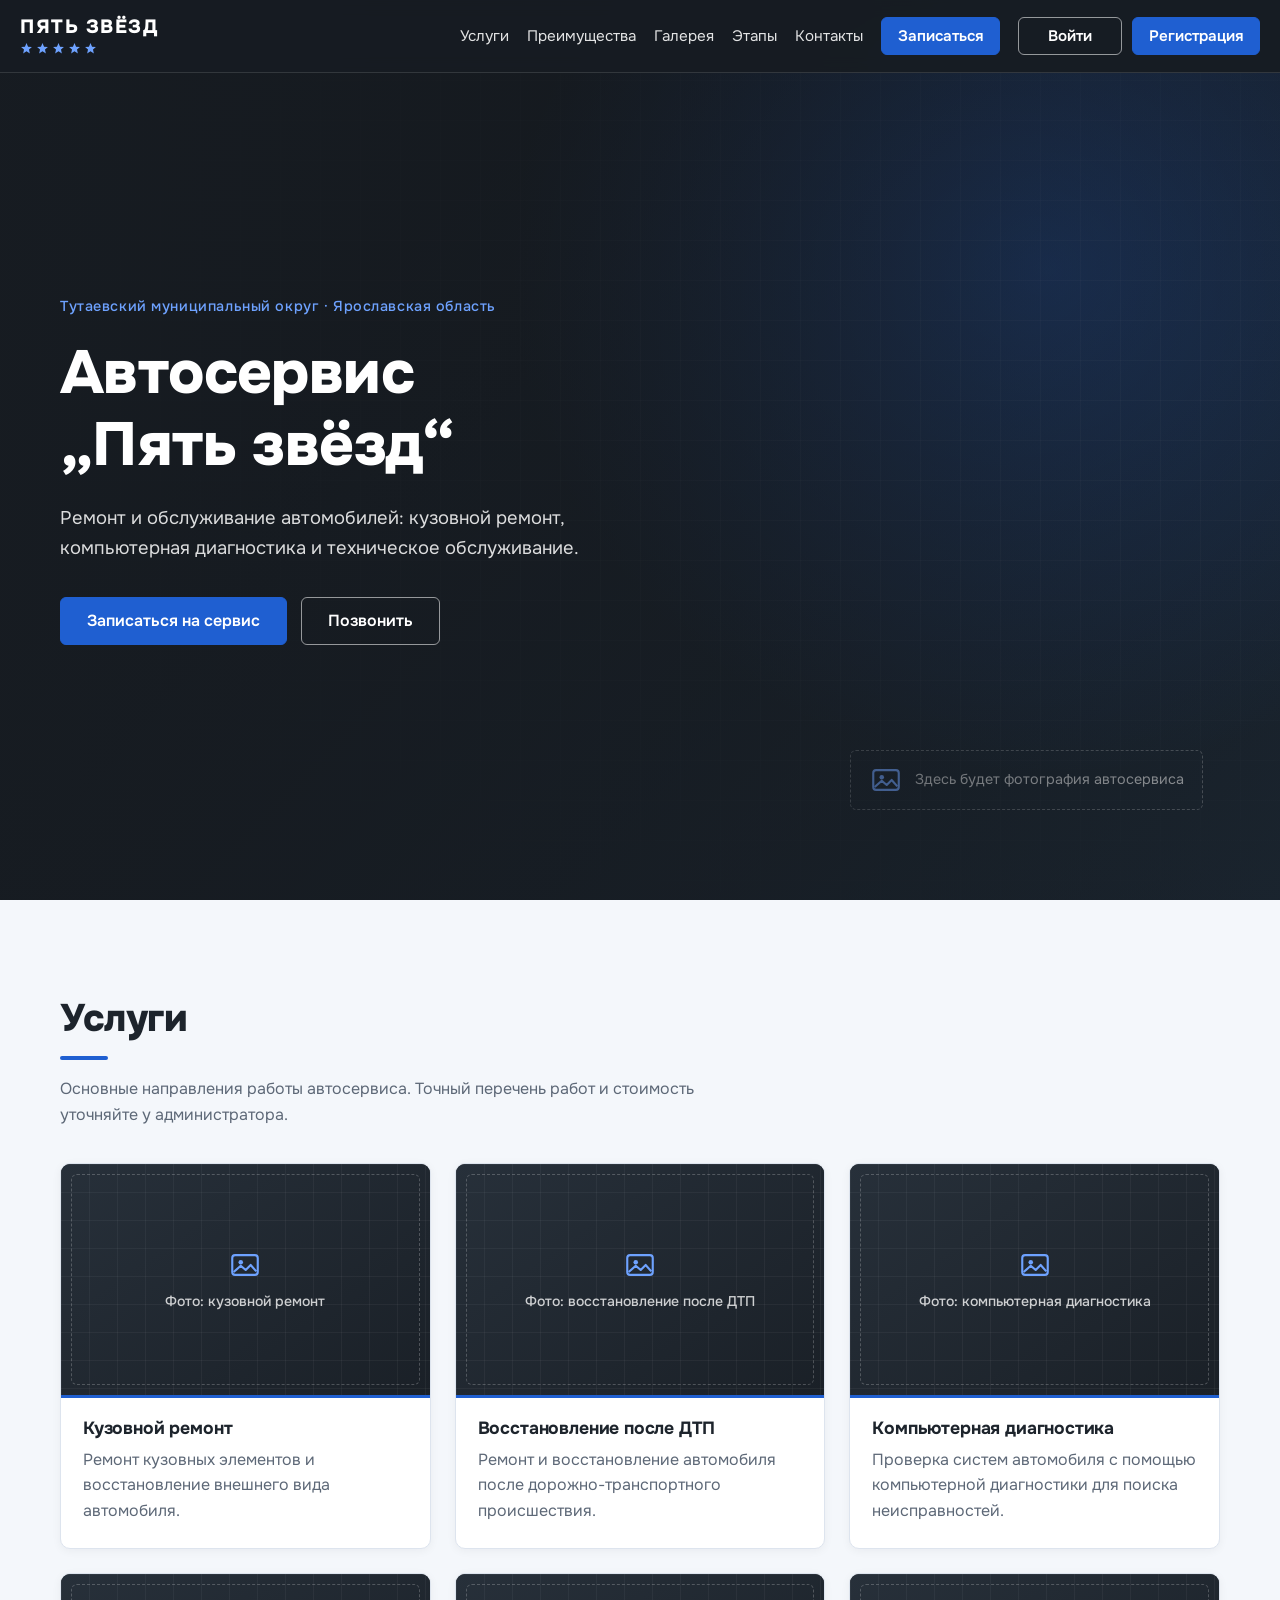
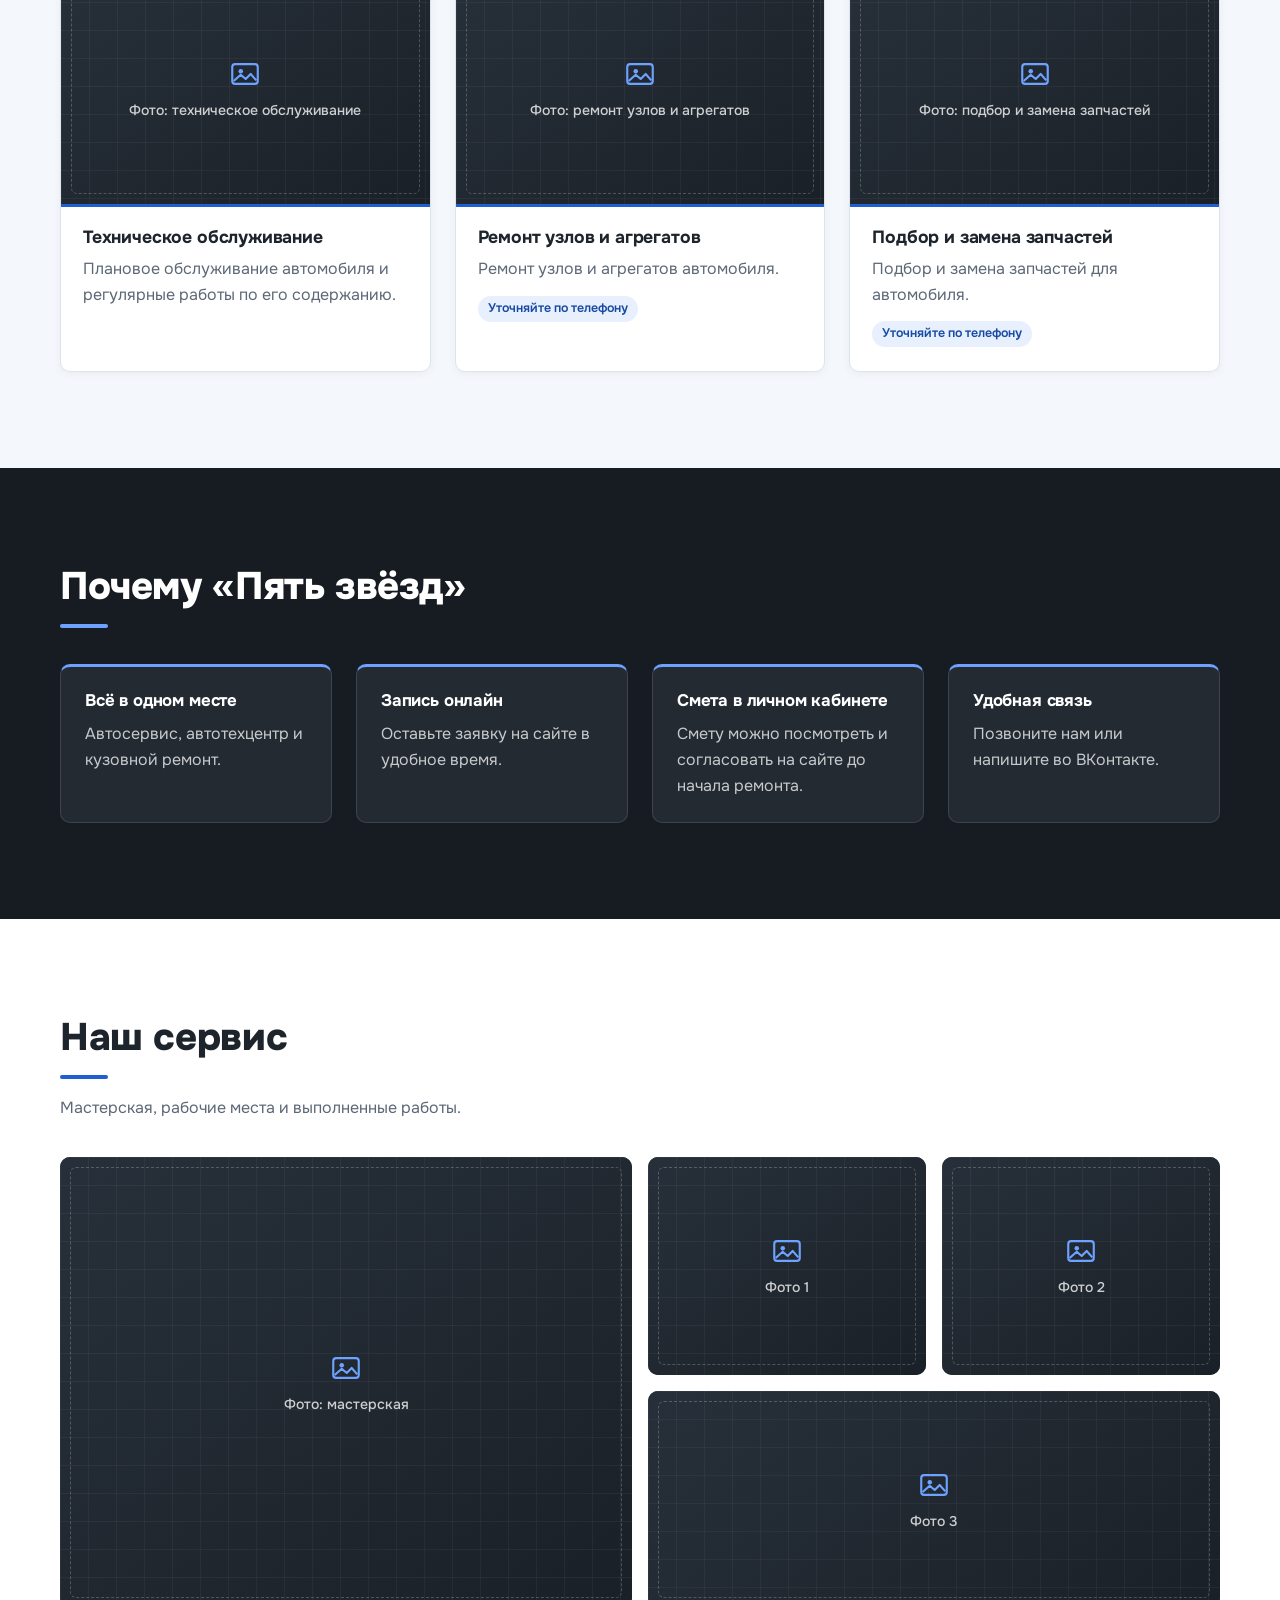
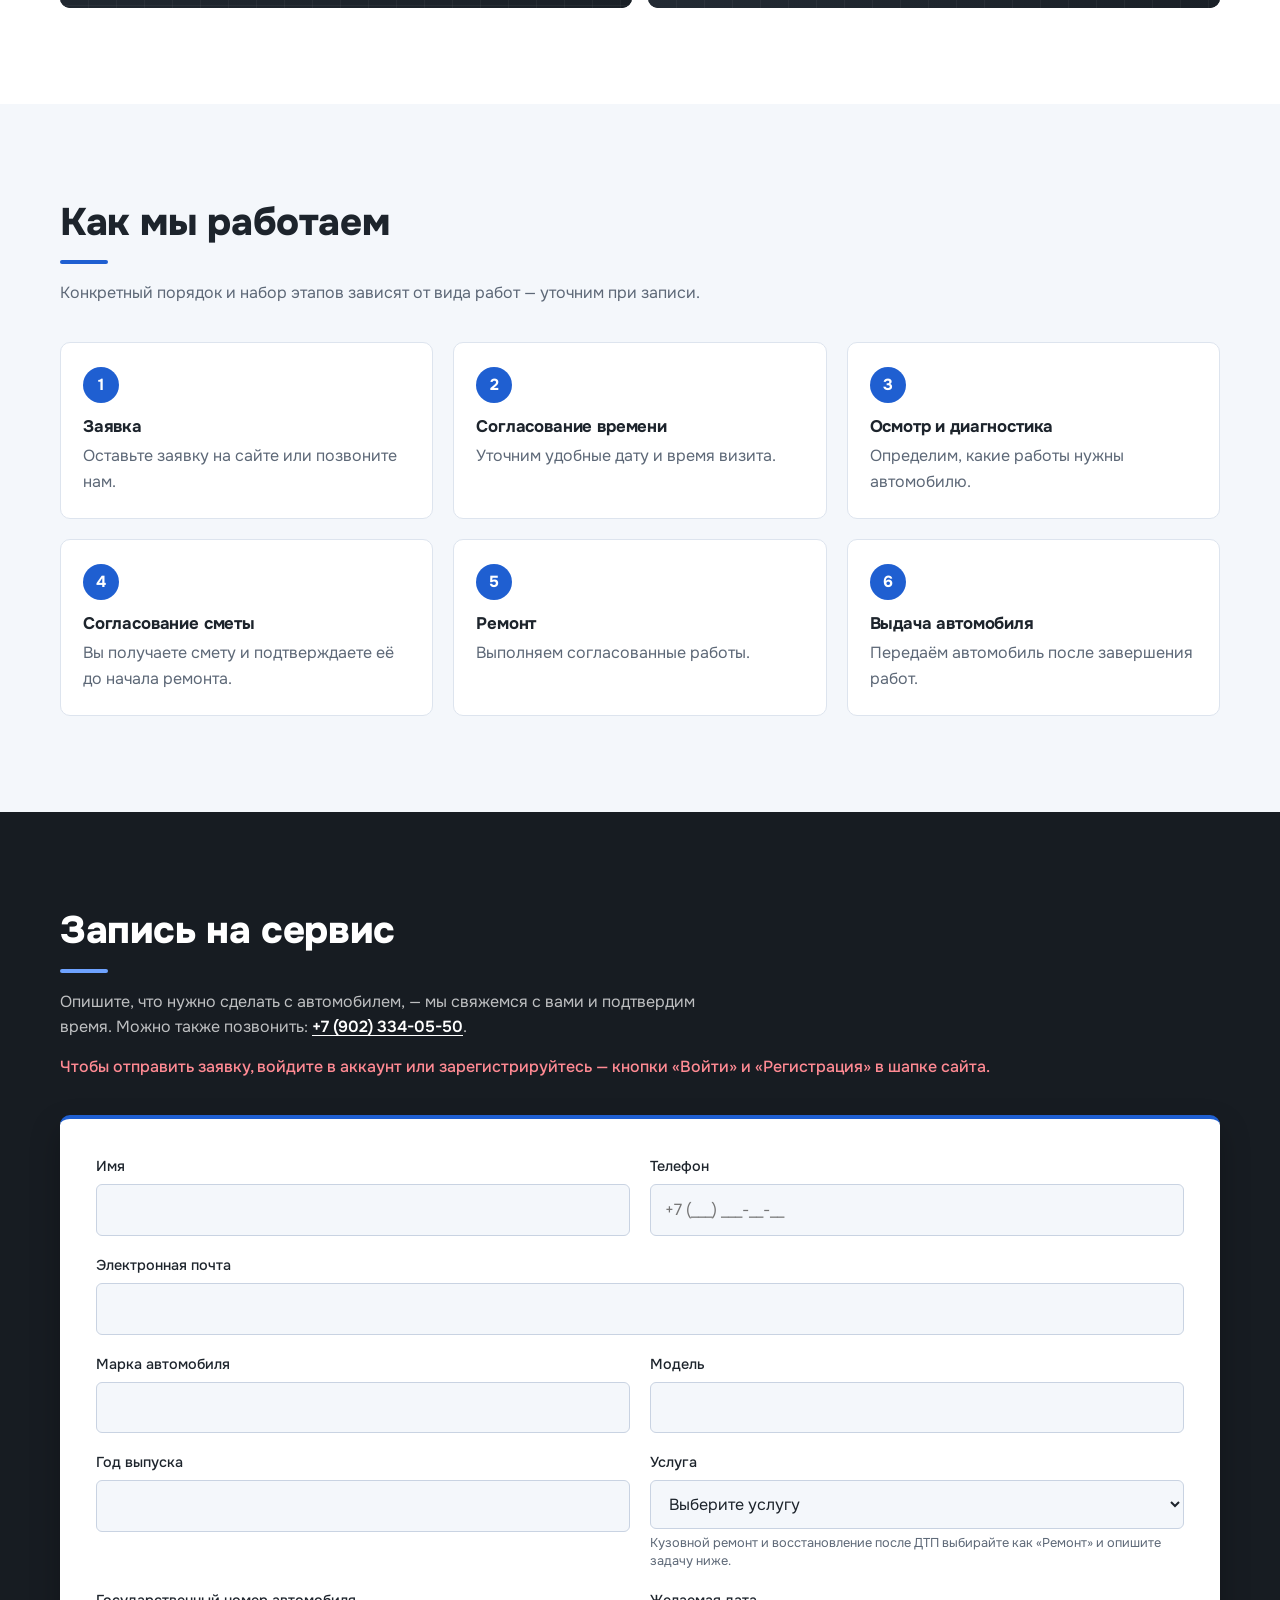
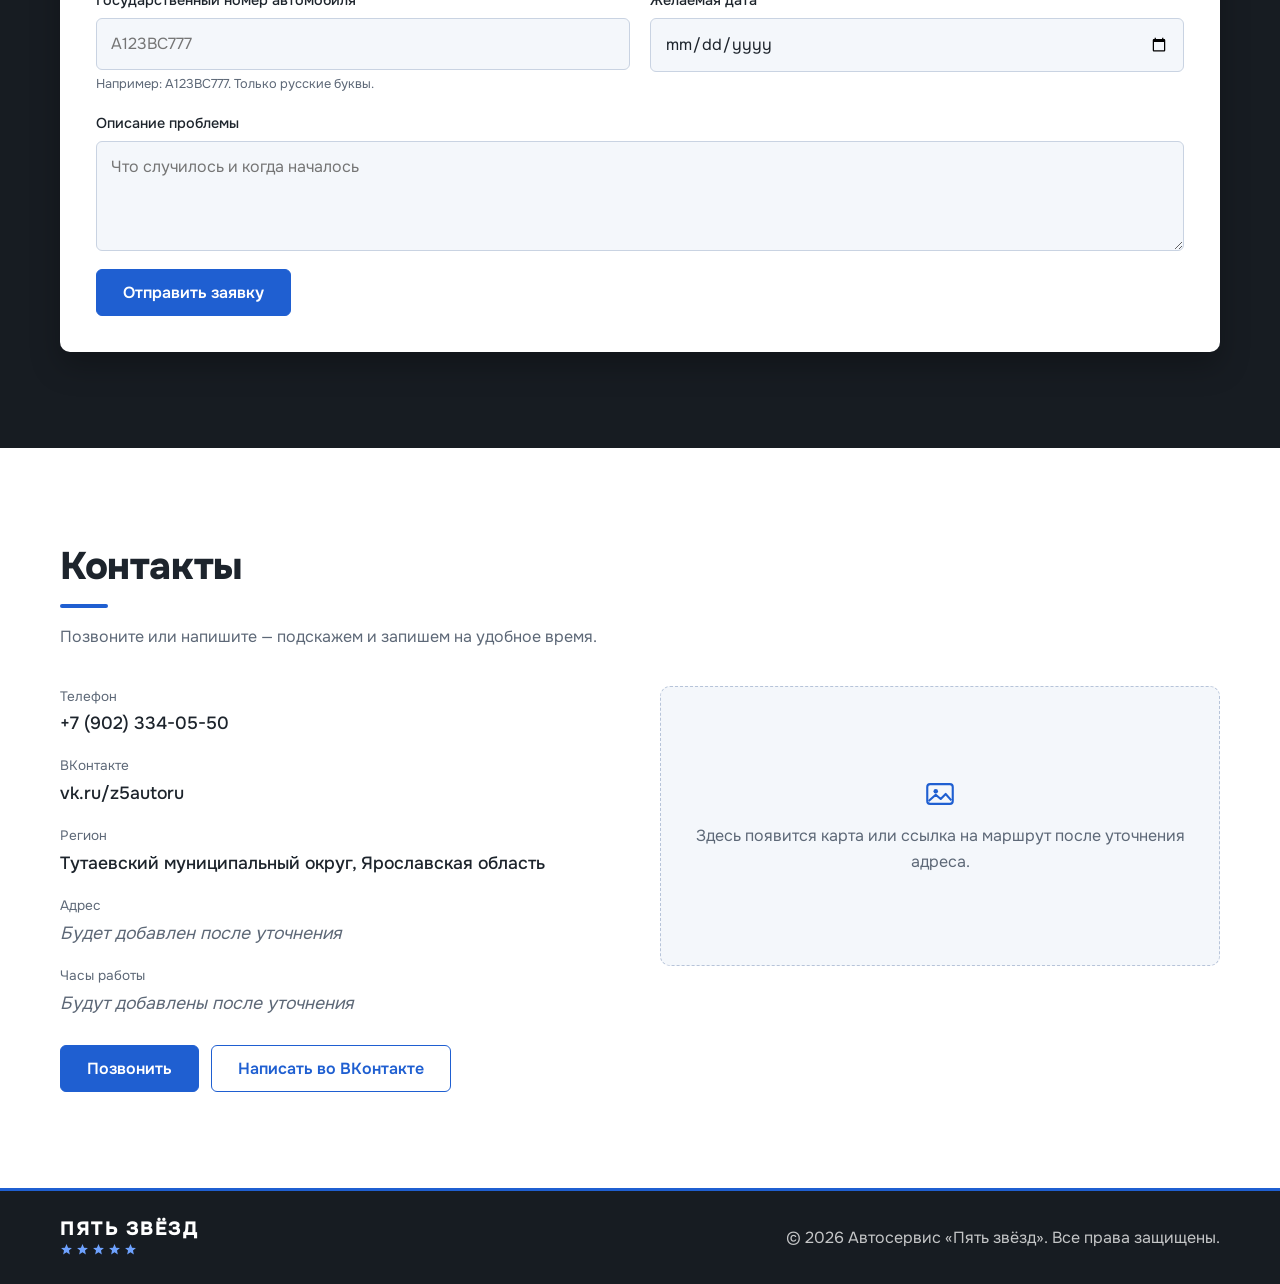
==== commit e39bb207: "Update index.html" ====
--- a/index.html
+++ b/index.html
@@ -3,8 +3,8 @@
 <head>
   <meta charset="UTF-8">
   <meta name="viewport" content="width=device-width, initial-scale=1">
-  <title>Пять звёзд — автосервис в Тутаеве</title>
-  <meta name="description" content="Автосервис «Пять звёзд» в Тутаеве: кузовной ремонт, компьютерная диагностика, техническое обслуживание. Запись на сервис онлайн.">
+  <title>Пять звёзд — автосервис</title>
+  <meta name="description" content="Автосервис «Пять звёзд» : кузовной ремонт, компьютерная диагностика, техническое обслуживание. Запись на сервис онлайн.">
   <link rel="preconnect" href="https://fonts.googleapis.com">
   <link rel="preconnect" href="https://fonts.gstatic.com" crossorigin>
   <link href="https://fonts.googleapis.com/css2?family=Onest:wght@400;500;600;700;800&display=swap" rel="stylesheet">
@@ -70,7 +70,7 @@
       <img class="hero__img" src="assets/images/hero.jpg" alt="Автосервис «Пять звёзд»" fetchpriority="high">
       <div class="container hero__content">
         <p class="hero__eyebrow">Тутаевский муниципальный округ · Ярославская область</p>
-        <h1>Автосервис „Пять&nbsp;звёзд“ в&nbsp;Тутаеве</h1>
+        <h1>Автосервис „Пять&nbsp;звёзд“</h1>
         <p class="hero__lead">Ремонт и обслуживание автомобилей: кузовной ремонт, компьютерная диагностика и техническое обслуживание.</p>
         <div class="hero__actions">
           <a href="#order" class="btn">Записаться на сервис</a>
--- a/style.css
+++ b/style.css
@@ -1,20 +1,28 @@
-/* ===== AUTOFiX — стили ===== */
+/* ===== Пять звёзд — стили ===== */
 
 /* 1. Переменные: меняйте цвета и размеры здесь */
 :root {
-  --ink: #15191b;          /* тёмный фон */
-  --ink-soft: #1f2528;
-  --paper: #fbf8f2;        /* светлый фон */
-  --red: #b3202a;          /* ярославский красный */
-  --green: #1d6b4e;        /* татарский зелёный */
-  --gold: #c9a24a;         /* золото */
-  --text: #23282b;
-  --muted: #6b7277;
-
-  --font-body: 'Onest', system-ui, sans-serif;
-  --font-head: 'Unbounded', 'Onest', sans-serif;
-
-  --radius: 6px;
+  --ink: #171c22;            /* графит: тёмный фон */
+  --ink-soft: #232a32;
+  --ink-line: rgba(255,255,255,.12);
+  --blue: #1f5fd1;           /* основной синий */
+  --blue-dark: #174aa3;
+  --blue-light: #6ea2ff;     /* синий для тёмного фона */
+  --blue-tint: #e8f0fd;
+  --white: #ffffff;
+  --paper: #f4f7fb;          /* светлый фон секций */
+  --line: #dde4ee;
+  --text: #1d242c;
+  --muted: #5d6877;
+  --red: #d32f3b;            /* небольшой акцент: ошибки */
+  --ok: #1a7f4b;             /* успех */
+  --warn: #8a5a00;           /* ожидание */
+  --focus: #2f6fe4;
+
+  --font: 'Onest', system-ui, -apple-system, 'Segoe UI', sans-serif;
+
+  --radius: 10px;
+  --radius-s: 6px;
   --header-h: 72px;
   --ease: 0.25s ease;
 }
@@ -24,160 +32,262 @@
 html { scroll-behavior: smooth; scroll-padding-top: var(--header-h); }
 body {
   margin: 0;
-  font-family: var(--font-body);
+  font-family: var(--font);
   color: var(--text);
-  background: var(--paper);
+  background: var(--white);
   line-height: 1.6;
 }
 img { display: block; max-width: 100%; }
 a { color: inherit; }
-h1, h2, h3 { font-family: var(--font-head); font-weight: 600; line-height: 1.15; margin: 0; }
+h1, h2, h3, h4 { font-family: var(--font); font-weight: 700; line-height: 1.2; letter-spacing: -.01em; margin: 0; }
 p { margin: 0; }
-:focus-visible { outline: 2px solid var(--gold); outline-offset: 3px; }
+:focus-visible { outline: 3px solid var(--focus); outline-offset: 2px; }
+.header, .hero, .section--dark, .footer { --focus: var(--blue-light); }
 
 .container { width: min(1160px, 100% - 40px); margin-inline: auto; }
-
-/* 3. Орнамент: тонкая полоса «красный — золото — зелёный» с ромбовидным узором */
-.ornament {
-  height: 6px;
-  background:
-    repeating-linear-gradient(45deg, transparent 0 6px, rgba(0,0,0,.18) 6px 7px),
-    linear-gradient(90deg, var(--red) 0 33%, var(--gold) 33% 66%, var(--green) 66% 100%);
-}
-
-/* 4. Кнопки */
+.is-hidden { display: none !important; }
+
+.skip-link {
+  position: absolute; left: 12px; top: -60px; z-index: 50;
+  padding: 10px 16px; background: var(--blue); color: #fff; border-radius: var(--radius-s);
+  text-decoration: none; font-weight: 600;
+}
+.skip-link:focus { top: 12px; }
+
+/* 3. Кнопки */
 .btn {
-  display: inline-block;
-  padding: 14px 28px;
-  background: var(--red);
-  color: #fff;
-  font-weight: 600;
-  text-decoration: none;
-  border-radius: var(--radius);
-  border: 1px solid var(--red);
-  transition: background var(--ease), transform var(--ease), border-color var(--ease);
-}
-.btn:hover { background: #8f1922; border-color: #8f1922; transform: translateY(-2px); }
-.btn--small {
-  padding: 9px 18px;
-  min-width: 110px;
-  text-align: center;
-}
-.btn--ghost { background: transparent; border-color: rgba(255,255,255,.6); }
-.btn--ghost:hover { background: rgba(255,255,255,.12); border-color: #fff; }
-
-/* 5. Шапка */
+  display: inline-flex; align-items: center; justify-content: center; gap: 10px;
+  padding: 13px 26px;
+  background: var(--blue); color: #fff;
+  font: inherit; font-weight: 600; line-height: 1.2; text-decoration: none; text-align: center;
+  border: 1px solid var(--blue); border-radius: var(--radius-s);
+  cursor: pointer;
+  transition: background var(--ease), border-color var(--ease), transform var(--ease), box-shadow var(--ease);
+}
+.btn:hover { background: var(--blue-dark); border-color: var(--blue-dark); transform: translateY(-2px); box-shadow: 0 8px 18px rgba(31,95,209,.28); }
+.btn:active { transform: none; box-shadow: none; }
+.btn--small { padding: 9px 16px; min-width: 104px; }
+.btn--ghost { background: transparent; border-color: rgba(255,255,255,.55); }
+.btn--ghost:hover { background: rgba(255,255,255,.12); border-color: #fff; box-shadow: none; }
+
+/* Состояние загрузки: кнопка отключена, рядом крутится индикатор */
+.btn:disabled { opacity: .75; cursor: progress; transform: none; box-shadow: none; }
+.btn:disabled::after {
+  content: ''; flex: none; width: 14px; height: 14px;
+  border: 2px solid currentColor; border-right-color: transparent; border-radius: 50%;
+  animation: spin .7s linear infinite;
+}
+@keyframes spin { to { transform: rotate(360deg); } }
+
+/* Контурная кнопка на светлом фоне */
+.btn.cab-btn--outline { background: transparent; color: var(--blue); border-color: var(--blue); }
+.btn.cab-btn--outline:hover { background: var(--blue-tint); color: var(--blue-dark); border-color: var(--blue-dark); box-shadow: none; }
+
+/* 4. Шапка */
 .header {
-  position: fixed; inset: 0 0 auto 0; z-index: 10;
-  background: rgba(21,25,27,.92);
+  position: fixed; inset: 0 0 auto 0; z-index: 20;
+  background: rgba(23,28,34,.94);
   backdrop-filter: blur(8px);
   color: #fff;
+  border-bottom: 1px solid var(--ink-line);
   transition: box-shadow var(--ease);
 }
 .header.is-scrolled { box-shadow: 0 6px 24px rgba(0,0,0,.3); }
-.header__inner { display: flex; align-items: center; justify-content: space-between; height: calc(var(--header-h) - 6px); }
-.logo { font-family: var(--font-head); font-weight: 600; font-size: 1.4rem; text-decoration: none; letter-spacing: .02em; }
-.logo span { color: var(--gold); }
-
-.nav { display: flex; align-items: center; gap: 28px; }
-.nav a:not(.btn) { text-decoration: none; position: relative; padding: 4px 0; }
+.header .container { width: min(1240px, 100% - 40px); }
+.header__inner { display: flex; align-items: center; justify-content: space-between; gap: 20px; height: var(--header-h); }
+
+.logo { display: inline-flex; flex-direction: column; gap: 5px; flex: none; color: #fff; text-decoration: none; line-height: 1; }
+.logo__text { font-weight: 800; font-size: 1.2rem; letter-spacing: .08em; }
+.logo__stars { display: flex; gap: 3px; color: var(--blue-light); }
+.star { width: 13px; height: 13px; fill: currentColor; }
+
+.nav { display: flex; align-items: center; gap: 18px; font-size: .95rem; }
+.nav a:not(.btn) { position: relative; padding: 6px 0; color: rgba(255,255,255,.88); text-decoration: none; transition: color var(--ease); }
+.nav a:not(.btn):hover { color: #fff; }
 .nav a:not(.btn)::after {
   content: ''; position: absolute; left: 0; bottom: 0; width: 100%; height: 2px;
-  background: var(--gold); transform: scaleX(0); transform-origin: left; transition: transform var(--ease);
+  background: var(--blue-light); transform: scaleX(0); transform-origin: left; transition: transform var(--ease);
 }
 .nav a:not(.btn):hover::after { transform: scaleX(1); }
 
-.burger { display: none; background: none; border: 0; padding: 8px; cursor: pointer; }
-.burger span { display: block; width: 24px; height: 2px; background: #fff; margin: 5px 0; transition: transform var(--ease), opacity var(--ease); }
+.auth { display: flex; align-items: center; }
+.auth__guest, .auth__user { display: flex; align-items: center; gap: 10px; }
+.auth__email {
+  max-width: 150px; overflow: hidden; text-overflow: ellipsis; white-space: nowrap;
+  font-size: .88rem; color: var(--blue-light);
+}
+
+.burger { display: none; width: 44px; height: 44px; padding: 0; background: none; border: 0; cursor: pointer; color: #fff; }
+.burger span { display: block; width: 24px; height: 2px; background: #fff; margin: 5px auto; transition: transform var(--ease), opacity var(--ease); }
 .burger[aria-expanded="true"] span:nth-child(1) { transform: translateY(7px) rotate(45deg); }
 .burger[aria-expanded="true"] span:nth-child(2) { opacity: 0; }
 .burger[aria-expanded="true"] span:nth-child(3) { transform: translateY(-7px) rotate(-45deg); }
 
-/* 6. Главный экран */
+/* 5. Главный экран */
 .hero {
   position: relative;
   min-height: 100vh; min-height: 100svh;
   display: flex; align-items: center;
-  padding-top: var(--header-h);
+  padding: calc(var(--header-h) + 24px) 0 56px;
   color: #fff;
-  background: linear-gradient(135deg, var(--ink) 40%, #24382f 100%); /* виден, пока нет hero.jpg */
+  background: var(--ink);
   overflow: hidden;
 }
-.hero__img { position: absolute; inset: 0; width: 100%; height: 100%; object-fit: cover; }
+/* Заглушка под фото: видна, пока нет assets/images/hero.jpg */
+.hero__ph {
+  position: absolute; inset: 0;
+  background:
+    radial-gradient(60% 80% at 82% 30%, rgba(31,95,209,.38), transparent 70%),
+    linear-gradient(135deg, #12161b 30%, #1b2733 100%);
+}
+.hero__ph::before {
+  content: ''; position: absolute; inset: 0;
+  background-image:
+    linear-gradient(rgba(255,255,255,.04) 1px, transparent 1px),
+    linear-gradient(90deg, rgba(255,255,255,.04) 1px, transparent 1px);
+  background-size: 40px 40px;
+  -webkit-mask-image: radial-gradient(ellipse at 70% 45%, #000 20%, transparent 80%);
+          mask-image: radial-gradient(ellipse at 70% 45%, #000 20%, transparent 80%);
+}
+.hero__ph-note {
+  position: absolute; right: 6%; bottom: 10%;
+  display: flex; align-items: center; gap: 12px;
+  padding: 12px 18px; border: 1px dashed rgba(255,255,255,.3); border-radius: var(--radius-s);
+  font-size: .9rem; color: rgba(255,255,255,.75);
+}
+.hero__img { position: absolute; inset: 0; width: 100%; height: 100%; object-fit: cover; color: transparent; }
 .hero::after { /* затемнение для читаемости текста */
   content: ''; position: absolute; inset: 0;
-  background: linear-gradient(90deg, rgba(21,25,27,.88) 0%, rgba(21,25,27,.4) 70%, rgba(21,25,27,.2) 100%);
+  background: linear-gradient(90deg, rgba(23,28,34,.9) 0%, rgba(23,28,34,.6) 55%, rgba(23,28,34,.3) 100%);
 }
 .hero__content { position: relative; z-index: 1; animation: rise .9s ease both; }
-.hero h1 { font-size: clamp(2rem, 5.5vw, 4rem); max-width: 14ch; }
-.hero__lead { margin-top: 20px; max-width: 46ch; font-size: 1.15rem; color: rgba(255,255,255,.85); }
-.hero__actions { margin-top: 32px; display: flex; flex-wrap: wrap; gap: 14px; }
+.hero__eyebrow { margin-bottom: 18px; font-size: .9rem; font-weight: 500; letter-spacing: .04em; color: var(--blue-light); }
+.hero h1 { font-size: clamp(2.1rem, 5vw, 3.8rem); font-weight: 800; max-width: 17ch; }
+.hero__lead { margin-top: 22px; max-width: 50ch; font-size: 1.15rem; color: rgba(255,255,255,.85); }
+.hero__actions { margin-top: 34px; display: flex; flex-wrap: wrap; gap: 14px; }
 
 @keyframes rise { from { opacity: 0; transform: translateY(24px); } to { opacity: 1; transform: none; } }
 
-/* 7. Секции */
-.section { padding: clamp(56px, 9vw, 104px) 0; }
+.ph__icon { width: 34px; height: 34px; flex: none; color: var(--blue-light); }
+
+/* 6. Секции */
+.section { padding: clamp(56px, 8vw, 96px) 0; }
+.section--alt { background: var(--paper); }
 .section--dark { background: var(--ink); color: #fff; }
-.section--light { background: #f1ece1; }
-.section__title { font-size: clamp(1.6rem, 3.4vw, 2.3rem); }
-.section__lead { margin-top: 12px; color: var(--muted); max-width: 52ch; }
-.section--dark .section__lead { color: rgba(255,255,255,.7); }
-.section__title + .grid, .section__lead + .grid, .section__lead + .gallery { margin-top: 40px; }
-.section__title + .advantages { margin-top: 40px; }
+.section__head { margin-bottom: 36px; }
+.section__title { font-size: clamp(1.7rem, 3.4vw, 2.4rem); font-weight: 800; }
+.section__title::after { content: ''; display: block; width: 48px; height: 4px; margin-top: 14px; background: var(--blue); border-radius: 2px; }
+.section--dark .section__title::after { background: var(--blue-light); }
+.section__lead { margin-top: 16px; max-width: 62ch; color: var(--muted); }
+.section--dark .section__lead { color: rgba(255,255,255,.72); }
+.section__head .form__msg { margin-top: 14px; }
+.link-light { color: #fff; font-weight: 600; text-underline-offset: 3px; }
+.link-light:hover { color: var(--blue-light); }
 
 .grid { display: grid; gap: 24px; }
-.grid--3 { grid-template-columns: repeat(auto-fit, minmax(260px, 1fr)); }
-.grid--4 { grid-template-columns: repeat(auto-fit, minmax(220px, 1fr)); }
-
-/* Подложка под фото: пока JPG нет, виден блок-заглушка .ph (см. раздел 12a).
-   Реальное фото лежит поверх и закрывает заглушку само. */
+.grid--3 { grid-template-columns: repeat(auto-fit, minmax(280px, 1fr)); }
+.grid--4 { grid-template-columns: repeat(auto-fit, minmax(230px, 1fr)); }
+
+/* Заглушка .ph лежит под фотографией: пока файла нет, виден блок с подписью.
+   Если файл есть — фото закрывает заглушку само. Если файла нет — script.js скрывает <img>. */
 .card__media, .gallery figure {
   position: relative;
-  background: #161b1d;
+  background: #1a2027;
   overflow: hidden; margin: 0;
 }
-.card__media img, .gallery figure img { position: absolute; inset: 0; color: transparent; }
+.card__media img, .gallery figure img { position: absolute; inset: 0; width: 100%; height: 100%; object-fit: cover; color: transparent; }
 img.is-missing { visibility: hidden; }
 
-/* 8. Карточки услуг */
-.card { background: #fff; border-radius: var(--radius); overflow: hidden; border-bottom: 3px solid var(--gold);
-  box-shadow: 0 2px 10px rgba(0,0,0,.06); transition: transform var(--ease), box-shadow var(--ease); }
-.card:hover { transform: translateY(-6px); box-shadow: 0 14px 30px rgba(0,0,0,.12); }
-.card__media { aspect-ratio: 4 / 3; }
-.card__media img { width: 100%; height: 100%; object-fit: cover; transition: transform .5s ease; }
-.card:hover .card__media img { transform: scale(1.05); }
-.card__body { padding: 22px; }
-.card__body h3 { font-size: 1.15rem; margin-bottom: 8px; }
+.ph {
+  position: absolute; inset: 0;
+  display: flex; flex-direction: column; align-items: center; justify-content: center; gap: 10px;
+  padding: 16px; text-align: center; isolation: isolate;
+  color: rgba(255,255,255,.78);
+  background: linear-gradient(145deg, #27303a, #1a2027);
+}
+.ph::before {
+  content: ''; position: absolute; inset: 0; z-index: -1;
+  background-image:
+    linear-gradient(rgba(255,255,255,.045) 1px, transparent 1px),
+    linear-gradient(90deg, rgba(255,255,255,.045) 1px, transparent 1px);
+  background-size: 28px 28px;
+}
+.ph::after { content: ''; position: absolute; inset: 10px; border: 1px dashed rgba(255,255,255,.22); border-radius: var(--radius-s); pointer-events: none; }
+.ph__label { font-size: .88rem; font-weight: 500; line-height: 1.35; }
+
+/* 7. Карточки услуг */
+.card {
+  display: flex; flex-direction: column;
+  background: #fff; border: 1px solid var(--line); border-radius: var(--radius); overflow: hidden;
+  box-shadow: 0 2px 10px rgba(23,28,34,.05);
+  transition: transform var(--ease), box-shadow var(--ease), border-color var(--ease);
+}
+.card:hover { transform: translateY(-4px); box-shadow: 0 16px 32px rgba(23,28,34,.12); border-color: #c5d3ea; }
+.card__media { aspect-ratio: 16 / 10; }
+.card__media img { transition: transform .5s ease; }
+.card:hover .card__media img { transform: scale(1.04); }
+.card__body { padding: 20px 22px 24px; border-top: 3px solid var(--blue); flex: 1; }
+.card__body h3 { font-size: 1.1rem; margin-bottom: 8px; }
 .card__body p { color: var(--muted); }
-
-/* 9. Преимущества */
+.tag {
+  display: inline-block; margin-top: 14px; padding: 3px 10px;
+  background: var(--blue-tint); color: var(--blue-dark); border-radius: 999px;
+  font-size: .78rem; font-weight: 600;
+}
+
+/* 8. Преимущества */
 .advantages { list-style: none; padding: 0; margin: 0; }
-.advantages li { padding: 24px; border-top: 3px solid var(--green); background: var(--ink-soft); border-radius: var(--radius); }
-.advantages li:nth-child(odd) { border-top-color: var(--red); }
-.advantages h3 { font-size: 1.05rem; margin-bottom: 10px; color: var(--gold); }
+.advantages li { padding: 24px; background: var(--ink-soft); border: 1px solid var(--ink-line); border-top: 3px solid var(--blue-light); border-radius: var(--radius); }
+.advantages h3 { font-size: 1.05rem; margin-bottom: 10px; color: #fff; }
 .advantages p { color: rgba(255,255,255,.75); }
 
-/* 10. Галерея */
-.gallery { display: grid; grid-template-columns: repeat(auto-fit, minmax(240px, 1fr)); gap: 16px; }
-.gallery figure { aspect-ratio: 1; border-radius: var(--radius); }
-.gallery figure:first-child { grid-column: span 2; aspect-ratio: auto; min-height: 240px; }
-.gallery img { width: 100%; height: 100%; object-fit: cover; transition: transform .5s ease; }
-.gallery figure:hover img { transform: scale(1.06); }
+/* 9. Галерея: крупный кадр слева, три кадра справа */
+.gallery {
+  display: grid; gap: 16px;
+  grid-template-columns: repeat(4, 1fr);
+  grid-auto-rows: clamp(150px, 17vw, 230px);
+}
+.gallery figure { border-radius: var(--radius); }
+.gallery__main { grid-column: span 2; grid-row: span 2; }
+.gallery__wide { grid-column: span 2; }
+.gallery img { transition: transform .5s ease; }
+.gallery figure:hover img { transform: scale(1.05); }
+
+/* 10. Этапы */
+.steps { list-style: none; counter-reset: step; margin: 0; padding: 0; display: grid; grid-template-columns: repeat(3, 1fr); gap: 20px; }
+.steps li {
+  counter-increment: step; position: relative;
+  padding: 24px 22px 24px 22px; background: #fff; border: 1px solid var(--line); border-radius: var(--radius);
+}
+.steps li::before {
+  content: counter(step);
+  display: inline-grid; place-items: center; width: 36px; height: 36px; margin-bottom: 14px;
+  background: var(--blue); color: #fff; border-radius: 50%; font-weight: 700;
+}
+.steps h3 { font-size: 1.05rem; margin-bottom: 6px; }
+.steps p { color: var(--muted); }
 
 /* 11. Контакты */
-.contacts { display: grid; grid-template-columns: 1fr 1fr; gap: 48px; align-items: center; }
-.contacts .btn { margin-top: 24px; }
+.contacts { display: grid; grid-template-columns: 1fr 1fr; gap: 40px; align-items: start; }
 .contacts__list { margin: 0; display: grid; gap: 18px; }
 .contacts__list dt { font-size: .85rem; color: var(--muted); }
 .contacts__list dd { margin: 2px 0 0; font-weight: 500; font-size: 1.1rem; }
 .contacts__list a { text-decoration: none; }
-.contacts__list a:hover { color: var(--red); }
-
-/* 11a. Форма заявки */
+.contacts__list a:hover { color: var(--blue); text-decoration: underline; }
+.contacts__todo { color: var(--muted); font-weight: 400 !important; font-style: italic; }
+.contacts__actions { margin-top: 28px; display: flex; flex-wrap: wrap; gap: 12px; }
+.map-ph {
+  display: flex; flex-direction: column; align-items: center; justify-content: center; gap: 12px;
+  min-height: 280px; padding: 24px; text-align: center;
+  background: var(--paper); border: 1px dashed #b7c4d9; border-radius: var(--radius); color: var(--muted);
+}
+.map-ph .ph__icon { color: var(--blue); }
+
+/* 12. Форма заявки */
 .order__form {
-  margin-top: 40px; display: grid; grid-template-columns: repeat(2, 1fr); gap: 18px 20px;
+  display: grid; grid-template-columns: repeat(2, 1fr); gap: 18px 20px;
   padding: clamp(20px, 4vw, 36px); background: #fff; color: var(--text);
-  border-radius: var(--radius); border-bottom: 3px solid var(--gold);
+  border-radius: var(--radius); border-top: 4px solid var(--blue);
   box-shadow: 0 14px 30px rgba(0,0,0,.25);
 }
 .field { display: grid; align-content: start; gap: 6px; min-width: 0; }
@@ -185,73 +295,54 @@
 .field label { font-size: .9rem; font-weight: 500; }
 .field input, .field select, .field textarea {
   width: 100%; padding: 12px 14px; font: inherit; color: var(--text);
-  background: var(--paper); border: 1px solid #cfc9bb; border-radius: var(--radius);
-  transition: border-color var(--ease), box-shadow var(--ease);
-}
+  background: var(--paper); border: 1px solid #c9d3e2; border-radius: var(--radius-s);
+  transition: border-color var(--ease), box-shadow var(--ease), background var(--ease);
+}
+.field input:hover, .field select:hover, .field textarea:hover { border-color: #9db0cf; }
 .field textarea { min-height: 110px; resize: vertical; }
 .field__hint { font-size: .8rem; line-height: 1.4; color: var(--muted); }
 .field__error { font-size: .85rem; line-height: 1.4; font-weight: 500; color: var(--red); }
-.field input[aria-invalid="true"] { border-color: var(--red); box-shadow: 0 0 0 3px rgba(179,32,42,.16); }
+.field input[aria-invalid="true"] { border-color: var(--red); box-shadow: 0 0 0 3px rgba(211,47,59,.16); }
+.field :is(input, select, textarea):user-invalid { border-color: var(--red); }
 .field input[name="license_plate"] { text-transform: uppercase; letter-spacing: .06em; }
 .field input[name="license_plate"]::placeholder { text-transform: none; letter-spacing: normal; }
 .field input:focus, .field select:focus, .field textarea:focus {
-  outline: none; border-color: var(--gold); box-shadow: 0 0 0 3px rgba(201,162,74,.28);
+  outline: none; background: #fff; border-color: var(--blue); box-shadow: 0 0 0 3px rgba(31,95,209,.25);
 }
 .order__actions { grid-column: 1 / -1; display: flex; flex-wrap: wrap; align-items: center; gap: 12px 20px; }
-.order__actions .btn { cursor: pointer; font: inherit; font-weight: 600; }
-.order__actions .btn:disabled { opacity: .6; cursor: progress; transform: none; }
 .form__msg { font-weight: 500; flex: 1 1 240px; }
 .form__msg--error { color: var(--red); }
-.form__msg--ok { color: var(--green); }
-
-/* 11b. Вход и регистрация */
-.is-hidden { display: none !important; }
-
-.auth { display: flex; align-items: center; }
-.auth__guest, .auth__user { display: flex; align-items: center; gap: 12px; }
-.auth button.btn { cursor: pointer; font: inherit; font-weight: 600; }
-.auth button.btn:disabled { opacity: .6; cursor: progress; transform: none; }
-.auth__email {
-  max-width: 200px; overflow: hidden; text-overflow: ellipsis; white-space: nowrap;
-  font-size: .9rem; color: var(--gold);
-}
-
+.form__msg--ok { color: var(--ok); }
+.section--dark .form__msg--error { color: #ff8a93; }
+
+/* 13. Вход и регистрация */
 .auth-dialog {
+  --focus: #2f6fe4;
   width: min(440px, 100% - 32px); max-height: calc(100svh - 32px); overflow: auto;
-  padding: 0; border: 0; border-radius: var(--radius); border-bottom: 3px solid var(--gold);
+  padding: 0; border: 0; border-radius: var(--radius); border-top: 4px solid var(--blue);
   background: #fff; color: var(--text); box-shadow: 0 24px 60px rgba(0,0,0,.45);
 }
-.auth-dialog::backdrop { background: rgba(21,25,27,.72); backdrop-filter: blur(3px); }
+.auth-dialog::backdrop { background: rgba(23,28,34,.75); backdrop-filter: blur(3px); }
 .auth-dialog__head { display: flex; align-items: center; justify-content: space-between; gap: 12px; padding: 22px 24px 0; }
 .auth-dialog__title { font-size: 1.25rem; }
 .auth-dialog__close {
-  width: 36px; height: 36px; border: 0; border-radius: 50%; background: transparent;
+  width: 40px; height: 40px; border: 0; border-radius: 50%; background: transparent;
   font-size: 1.6rem; line-height: 1; color: var(--muted); cursor: pointer;
   transition: background var(--ease), color var(--ease);
 }
 .auth-dialog__close:hover { background: var(--paper); color: var(--red); }
-.auth-dialog__tabs { display: grid; grid-template-columns: 1fr 1fr; margin: 18px 24px 0; border-bottom: 1px solid #e4dfd2; }
+.auth-dialog__tabs { display: grid; grid-template-columns: 1fr 1fr; margin: 18px 24px 0; border-bottom: 1px solid var(--line); }
 .auth-dialog__tab {
   padding: 10px 0; border: 0; border-bottom: 3px solid transparent; margin-bottom: -1px;
   background: none; font: inherit; font-weight: 600; color: var(--muted); cursor: pointer;
   transition: color var(--ease), border-color var(--ease);
 }
 .auth-dialog__tab:hover { color: var(--text); }
-.auth-dialog__tab.is-active { color: var(--green); border-bottom-color: var(--green); }
+.auth-dialog__tab.is-active { color: var(--blue); border-bottom-color: var(--blue); }
 .auth-dialog__form { display: grid; gap: 16px; padding: 22px 24px 26px; }
 
-@media (max-width: 820px) {
-  .auth, .auth__guest, .auth__user { width: 100%; }
-  .auth__guest, .auth__user { flex-wrap: wrap; }
-  .auth__email { max-width: 100%; flex: 1 1 100%; }
-}
-
-/* 11c. Личный кабинет: «Мои заявки» */
-.cab-toolbar { display: flex; flex-wrap: wrap; align-items: center; gap: 12px 20px; margin-top: 24px; }
-.cab-toolbar .btn, .cab-card .btn { cursor: pointer; font: inherit; font-weight: 600; }
-.cab-toolbar .btn:disabled, .cab-card .btn:disabled { opacity: .6; cursor: progress; transform: none; }
-.btn.cab-btn--outline { background: transparent; color: var(--red); }
-.btn.cab-btn--outline:hover { background: rgba(179,32,42,.08); color: #8f1922; border-color: #8f1922; }
+/* 14. Личный кабинет: «Мои заявки» */
+.cab-toolbar { display: flex; flex-wrap: wrap; align-items: center; gap: 12px 20px; }
 
 .cab-list { display: grid; gap: 24px; margin-top: 24px; }
 .cab-muted { color: var(--muted); }
@@ -261,8 +352,8 @@
 
 .cab-card {
   min-width: 0; padding: clamp(18px, 3vw, 28px);
-  background: #fff; border-radius: var(--radius); border-bottom: 3px solid var(--gold);
-  box-shadow: 0 2px 10px rgba(0,0,0,.06);
+  background: #fff; border: 1px solid var(--line); border-top: 4px solid var(--blue); border-radius: var(--radius);
+  box-shadow: 0 2px 10px rgba(23,28,34,.05);
 }
 .cab-card__head { display: flex; flex-wrap: wrap; align-items: flex-start; justify-content: space-between; gap: 10px 16px; }
 .cab-card__titlebox { min-width: 0; }
@@ -274,371 +365,104 @@
 
 .cab-badge {
   display: inline-block; padding: 4px 12px; border-radius: 999px;
-  font-size: .82rem; font-weight: 600; line-height: 1.4; background: #ece8dc; color: var(--text);
-}
-.cab-badge--ok   { background: rgba(29,107,78,.14);  color: var(--green); }
-.cab-badge--warn { background: rgba(201,162,74,.24); color: #7a5a14; }
-.cab-badge--bad  { background: rgba(179,32,42,.12);  color: var(--red); }
+  font-size: .82rem; font-weight: 600; line-height: 1.4; background: #e9eef5; color: var(--text);
+}
+.cab-badge--ok   { background: rgba(26,127,75,.12);  color: var(--ok); }
+.cab-badge--warn { background: rgba(224,160,30,.2);  color: var(--warn); }
+.cab-badge--bad  { background: rgba(211,47,59,.12);  color: var(--red); }
 
 .cab-meta { margin: 16px 0 0; display: grid; grid-template-columns: repeat(auto-fit, minmax(190px, 1fr)); gap: 14px 24px; }
 .cab-meta__row { min-width: 0; }
 .cab-meta__row--wide { grid-column: 1 / -1; }
 .cab-meta dt { font-size: .85rem; color: var(--muted); }
 .cab-meta dd { margin: 2px 0 0; font-weight: 500; overflow-wrap: anywhere; }
-.cab-meta--result { padding-top: 14px; border-top: 1px solid #e4dfd2; }
-
-.cab-estimate { margin-top: 22px; padding-top: 18px; border-top: 1px solid #e4dfd2; }
+.cab-meta--result { padding-top: 14px; border-top: 1px solid var(--line); }
+
+.cab-estimate { margin-top: 22px; padding-top: 18px; border-top: 1px solid var(--line); }
 .cab-details .cab-estimate:first-of-type { border-top: 0; }
 .cab-estimate__head { display: flex; flex-wrap: wrap; align-items: center; justify-content: space-between; gap: 8px 16px; }
 .cab-estimate__title { font-size: 1.05rem; }
 
 .cab-table-wrap { margin-top: 16px; }
 .cab-table { width: 100%; border-collapse: collapse; font-size: .95rem; }
-.cab-table th { padding: 8px 10px; text-align: left; font-size: .82rem; font-weight: 600; color: var(--muted); border-bottom: 2px solid #e4dfd2; }
-.cab-table td { padding: 10px; border-bottom: 1px solid #eee9dc; vertical-align: top; overflow-wrap: anywhere; }
+.cab-table th { padding: 8px 10px; text-align: left; font-size: .82rem; font-weight: 600; color: var(--muted); border-bottom: 2px solid var(--line); }
+.cab-table td { padding: 10px; border-bottom: 1px solid #e8edf4; vertical-align: top; overflow-wrap: anywhere; }
 .cab-table th:nth-child(n+3), .cab-table td:nth-child(n+3) { text-align: right; white-space: nowrap; }
 
 .cab-total { display: flex; justify-content: flex-end; align-items: baseline; gap: 16px; margin-top: 14px; font-size: 1.1rem; }
 .cab-total strong { font-size: 1.35rem; }
 
-.cab-details { margin-top: 20px; padding-top: 14px; border-top: 1px solid #e4dfd2; }
+.cab-details { margin-top: 20px; padding-top: 14px; border-top: 1px solid var(--line); }
 .cab-details > summary { cursor: pointer; font-weight: 600; padding: 4px 0; }
 
 .cab-events { list-style: none; margin: 12px 0 0; padding: 0; display: grid; gap: 12px; }
-.cab-events__item { display: grid; gap: 2px; padding-left: 14px; border-left: 3px solid var(--gold); }
+.cab-events__item { display: grid; gap: 2px; padding-left: 14px; border-left: 3px solid var(--blue-light); }
 .cab-events__time, .cab-events__role { font-size: .82rem; color: var(--muted); }
 .cab-events__title { font-weight: 600; }
 .cab-events__comment { margin-top: 2px; }
 
-.cab-decision { margin-top: 20px; padding: 18px; background: var(--paper); border-left: 4px solid var(--gold); border-radius: var(--radius); }
+.cab-decision { margin-top: 20px; padding: 18px; background: var(--blue-tint); border-left: 4px solid var(--blue); border-radius: var(--radius-s); }
 .cab-decision__lead { font-weight: 500; }
 .cab-decision__actions { display: flex; flex-wrap: wrap; gap: 12px; margin-top: 14px; }
-.cab-decision__panel { margin-top: 16px; padding-top: 16px; border-top: 1px solid #e4dfd2; }
+.cab-decision__panel { margin-top: 16px; padding-top: 16px; border-top: 1px solid #c9d8f2; }
 .cab-decision__panel[hidden] { display: none; }
 .cab-decision__text { font-weight: 500; }
 .cab-decision__panel .field { margin-top: 4px; }
 
+/* 15. Подвал */
+.footer { background: var(--ink); color: rgba(255,255,255,.75); border-top: 3px solid var(--blue); }
+.footer__inner { display: flex; flex-wrap: wrap; gap: 12px 24px; justify-content: space-between; align-items: center; padding: 28px 0; }
+
+/* 16. Адаптив */
+@media (max-width: 1180px) {
+  .burger { display: block; }
+  .nav {
+    position: absolute; top: var(--header-h); left: 0; right: 0;
+    display: none; flex-direction: column; align-items: stretch; gap: 0;
+    padding: 8px 20px 24px; background: var(--ink); border-top: 1px solid var(--ink-line);
+    max-height: calc(100svh - var(--header-h)); overflow-y: auto;
+    box-shadow: 0 20px 30px rgba(0,0,0,.3);
+  }
+  .nav.is-open { display: flex; }
+  .nav a:not(.btn) { padding: 14px 0; border-bottom: 1px solid var(--ink-line); font-size: 1rem; }
+  .nav a:not(.btn)::after { display: none; }
+  .nav a.btn { margin-top: 16px; }
+  .auth { width: 100%; margin-top: 12px; }
+  .auth__guest, .auth__user { width: 100%; flex-wrap: wrap; }
+  .auth__guest .btn { flex: 1 1 140px; }
+  .auth__email { max-width: 100%; flex: 1 1 100%; }
+}
+
+@media (max-width: 960px) {
+  .gallery { grid-template-columns: repeat(2, 1fr); grid-auto-rows: clamp(150px, 28vw, 240px); }
+  .gallery__main { grid-column: span 2; grid-row: span 1; }
+  .steps { grid-template-columns: repeat(2, 1fr); }
+}
+
+@media (max-width: 820px) {
+  .contacts { grid-template-columns: 1fr; gap: 28px; }
+  .order__form { grid-template-columns: 1fr; }
+  .hero__ph-note { right: 20px; left: 20px; bottom: 24px; }
+  .hero::after { background: linear-gradient(180deg, rgba(23,28,34,.75) 0%, rgba(23,28,34,.85) 100%); }
+}
+
 @media (max-width: 640px) {
+  .gallery { grid-template-columns: 1fr; grid-auto-rows: 220px; }
+  .gallery__main, .gallery__wide { grid-column: auto; }
+  .steps { grid-template-columns: 1fr; }
+  .hero__actions .btn, .contacts__actions .btn { flex: 1 1 100%; }
+
   .cab-card__head { flex-direction: column; }
   .cab-total { justify-content: space-between; }
   .cab-decision { padding: 14px; }
-  .cab-decision__actions .btn { flex: 1 1 100%; text-align: center; }
+  .cab-decision__actions .btn { flex: 1 1 100%; }
 
   /* таблица позиций превращается в карточки без горизонтальной прокрутки */
   .cab-table thead { position: absolute; width: 1px; height: 1px; overflow: hidden; clip: rect(0 0 0 0); }
   .cab-table, .cab-table tbody, .cab-table tr, .cab-table td { display: block; width: 100%; }
-  .cab-table tr { padding: 10px 0; border-bottom: 1px solid #e4dfd2; }
+  .cab-table tr { padding: 10px 0; border-bottom: 1px solid var(--line); }
   .cab-table td { display: flex; justify-content: space-between; gap: 16px; padding: 3px 0; border: 0; text-align: right !important; white-space: normal !important; }
   .cab-table td::before { content: attr(data-label); flex: none; color: var(--muted); text-align: left; }
-}
-
-/* 12. Подвал */
-.footer { background: var(--ink); color: rgba(255,255,255,.75); }
-.footer__inner { display: flex; flex-wrap: wrap; gap: 12px 24px; justify-content: space-between; align-items: center; padding: 28px 0; }
-.footer .logo { color: #fff; }
-
-/* 12a. Заглушки вместо фотографий ---------------------------------------
-   Работают так: в разметке под каждым <img> лежит блок-заглушка (.ph / .hero__ph).
-   Если файла нет — script.js прячет <img>, и видна заглушка.
-   Если файл есть — фото закрывает заглушку. Удалять заглушки после добавления фото не нужно. */
-
-.ph {
-  --r: #d4414c; --g: #2f9a72; --y: var(--gold);
-  --a: var(--y); --glow: rgba(201,162,74,.22); --halo: rgba(201,162,74,.5); --cap: #dcbb6a;
-  position: absolute; inset: 0;
-  display: flex; flex-direction: column;
-  overflow: hidden; isolation: isolate; color: #fff;
-  background:
-    radial-gradient(75% 65% at 50% 36%, var(--glow), transparent 72%),
-    linear-gradient(150deg, #1d2427 0%, #13181a 100%);
-}
-.ph--repair, .ph--shop   { --a: var(--r); --glow: rgba(179,32,42,.28);  --halo: rgba(212,65,76,.55); }
-.ph--diagnostics, .ph--tools { --a: var(--g); --glow: rgba(47,154,114,.26); --halo: rgba(47,154,114,.55); }
-.ph--maintenance, .ph--done  { --a: var(--y); --glow: rgba(201,162,74,.24); --halo: rgba(201,162,74,.5); }
-.ph--lounge { --a: var(--r); --glow: rgba(201,162,74,.22); --halo: rgba(212,65,76,.45); }
-
-/* тонкая координатная сетка */
-.ph::before {
-  content: ''; position: absolute; inset: 0; z-index: 0;
-  background-image:
-    linear-gradient(rgba(255,255,255,.05) 1px, transparent 1px),
-    linear-gradient(90deg, rgba(255,255,255,.05) 1px, transparent 1px);
-  background-size: 28px 28px;
-  -webkit-mask-image: radial-gradient(ellipse at 50% 38%, #000 25%, transparent 85%);
-          mask-image: radial-gradient(ellipse at 50% 38%, #000 25%, transparent 85%);
-  transition: background-position .8s ease;
-}
-/* уголки «рамки кадра» */
-.ph::after {
-  content: ''; position: absolute; inset: 10px; z-index: 2; pointer-events: none; opacity: .75;
-  background:
-    linear-gradient(var(--a), var(--a)) 0 0 / 14px 1px no-repeat,
-    linear-gradient(var(--a), var(--a)) 0 0 / 1px 14px no-repeat,
-    linear-gradient(var(--a), var(--a)) 100% 0 / 14px 1px no-repeat,
-    linear-gradient(var(--a), var(--a)) 100% 0 / 1px 14px no-repeat,
-    linear-gradient(var(--a), var(--a)) 0 100% / 14px 1px no-repeat,
-    linear-gradient(var(--a), var(--a)) 0 100% / 1px 14px no-repeat,
-    linear-gradient(var(--a), var(--a)) 100% 100% / 14px 1px no-repeat,
-    linear-gradient(var(--a), var(--a)) 100% 100% / 1px 14px no-repeat;
-}
-
-/* зона с декоративной композицией */
-.ph__art {
-  position: relative; z-index: 1; flex: 1 1 0; min-height: 0;
-  container-type: size;
-  transition: filter .45s ease;
-}
-.ph__art > * { position: absolute; display: block; }
-
-/* подпись */
-.ph__label {
-  position: relative; z-index: 1; display: grid; gap: 3px;
-  padding: 14px 18px 18px 30px;
-  background: linear-gradient(0deg, rgba(8,10,11,.85), rgba(8,10,11,0));
-}
-.ph__label::before { content: ''; position: absolute; left: 20px; top: 16px; bottom: 20px; width: 2px; background: var(--a); }
-.ph__label strong { font-size: .92rem; font-weight: 600; line-height: 1.3; }
-.ph__label span   { font-size: .8rem; line-height: 1.35; color: var(--cap); }
-
-/* если зона искусства совсем низкая — уменьшаем рисунки */
-@container (max-height: 150px) { .ph__art > * { scale: .82; } }
-@container (max-height: 115px) { .ph__art > * { scale: .66; } }
-
-/* — Ремонт: шестерня и линия разметки — */
-.ph__gear { left: 50%; top: 50%; width: 76px; height: 76px; margin: -38px 0 0 -38px; transition: transform .8s ease; }
-.ph__gear::before {
-  content: ''; position: absolute; inset: 0; border-radius: 50%;
-  background: repeating-conic-gradient(var(--y) 0 15deg, transparent 15deg 30deg);
-  -webkit-mask: radial-gradient(circle closest-side, transparent 0 74%, #000 75%);
-          mask: radial-gradient(circle closest-side, transparent 0 74%, #000 75%);
-}
-.ph__gear::after { content: ''; position: absolute; inset: 8%; border-radius: 50%; border: 8px solid var(--y); }
-.ph__line {
-  left: 9%; right: 9%; top: 50%; height: 1px;
-  background: linear-gradient(90deg, transparent, var(--r) 22%, var(--r) 78%, transparent);
-  transition: transform .6s ease;
-}
-.ph__line::before, .ph__line::after {
-  content: ''; position: absolute; top: -3px; width: 7px; height: 7px;
-  border: 1px solid var(--r); transform: rotate(45deg);
-}
-.ph__line::before { left: 18%; } .ph__line::after { right: 18%; }
-
-/* — Диагностика: шкала, стрелка, линейка — */
-.ph__gauge {
-  left: 50%; top: 46%; width: 84px; height: 84px; margin: -42px 0 0 -42px; border-radius: 50%;
-  background: conic-gradient(from 225deg, var(--g) 0 200deg, rgba(255,255,255,.12) 200deg 270deg, transparent 270deg);
-  -webkit-mask: radial-gradient(circle closest-side, transparent 0 76%, #000 77%);
-          mask: radial-gradient(circle closest-side, transparent 0 76%, #000 77%);
-}
-.ph__needle {
-  left: 50%; top: 46%; width: 30px; height: 2px; margin-top: -1px; background: var(--y);
-  transform-origin: 0 50%; transform: rotate(-25deg); transition: transform .7s ease;
-}
-.ph__needle::before { content: ''; position: absolute; left: -4px; top: -3px; width: 8px; height: 8px; border-radius: 50%; background: var(--y); }
-.ph__ruler {
-  left: 14%; right: 14%; bottom: 8%; height: 7px;
-  background: repeating-linear-gradient(90deg, rgba(255,255,255,.42) 0 1px, transparent 1px 12px);
-  transition: background-position .6s ease;
-}
-
-/* — Обслуживание: капля масла и чек-лист — */
-.ph__drop {
-  left: 36%; top: 50%; width: 42px; height: 42px; margin: -21px 0 0 -21px;
-  border: 2px solid var(--y); border-radius: 0 50% 50% 50%; transform: rotate(45deg);
-  background: linear-gradient(135deg, rgba(201,162,74,.38), rgba(201,162,74,.04));
-  transition: transform .5s ease;
-}
-.ph__bars {
-  left: 52%; top: 50%; width: 76px; height: 34px; margin-top: -17px;
-  background:
-    linear-gradient(var(--g), var(--g)) 0 0 / 100% 4px no-repeat,
-    linear-gradient(rgba(255,255,255,.42), rgba(255,255,255,.42)) 0 15px / 72% 4px no-repeat,
-    linear-gradient(rgba(255,255,255,.24), rgba(255,255,255,.24)) 0 30px / 48% 4px no-repeat;
-  transition: transform .5s ease;
-}
-
-/* — Галерея 1: рабочая зона, подъёмник, свет и пол — */
-.ph__beam {
-  left: 50%; top: 0; width: 46%; height: 78%; transform: translateX(-50%); opacity: .8;
-  background: linear-gradient(180deg, rgba(201,162,74,.30), transparent);
-  clip-path: polygon(38% 0, 62% 0, 100% 100%, 0 100%);
-  transition: opacity .5s ease;
-}
-.ph__post { bottom: 16%; width: 6px; height: 56%; background: linear-gradient(var(--y), rgba(201,162,74,.22)); }
-.ph__post--l { left: 30%; } .ph__post--r { right: 30%; }
-.ph__arm { left: calc(30% - 18px); right: calc(30% - 18px); top: 36%; height: 5px; border-radius: 2px; background: var(--r); transition: transform .6s ease; }
-.ph__floor {
-  left: -10%; right: -10%; bottom: 0; height: 36%;
-  background:
-    linear-gradient(rgba(255,255,255,.14) 1px, transparent 1px) 0 0 / 100% 12px,
-    linear-gradient(90deg, rgba(255,255,255,.14) 1px, transparent 1px) 0 0 / 26px 100%;
-  transform: perspective(180px) rotateX(58deg); transform-origin: 50% 100%;
-  -webkit-mask: linear-gradient(transparent, #000); mask: linear-gradient(transparent, #000);
-}
-
-/* — Галерея 2: гаечные ключи и гайка — */
-.ph__wr {
-  left: 50%; top: 50%; width: 120px; height: 10px; margin: -5px 0 0 -60px; border-radius: 5px;
-  background: linear-gradient(90deg, rgba(47,154,114,.3), var(--g)); transition: transform .6s ease;
-}
-.ph__wr--1 { transform: rotate(36deg); }
-.ph__wr--2 { transform: rotate(-36deg); }
-.ph__wr::before { content: ''; position: absolute; top: -9px; width: 26px; height: 26px; border-radius: 50%; border: 5px solid var(--g); }
-.ph__wr--1::before { right: -14px; border-right-color: transparent; }
-.ph__wr--2::before { left: -14px;  border-left-color: transparent; }
-.ph__nut {
-  left: 50%; top: 50%; width: 38px; height: 42px; margin: -21px 0 0 -19px; background: var(--y);
-  clip-path: polygon(50% 0, 100% 25%, 100% 75%, 50% 100%, 0 75%, 0 25%);
-  -webkit-mask: radial-gradient(circle closest-side, transparent 0 30%, #000 31%);
-          mask: radial-gradient(circle closest-side, transparent 0 30%, #000 31%);
-  transition: transform .6s ease;
-}
-
-/* — Галерея 3: готовый автомобиль под лучом света — */
-.ph__beam--car { width: 72%; height: 86%; }
-.ph--done .car--mini { left: 50%; top: 56%; width: min(68%, 230px); width: min(68%, 230px, 190cqh); transform: translate(-50%, -50%); }
-.ph__check { right: 12%; top: 12%; width: 28px; height: 28px; border: 1.5px solid var(--g); border-radius: 50%; transition: transform .5s ease; }
-.ph__check::after {
-  content: ''; position: absolute; left: 8px; top: 3px; width: 6px; height: 11px;
-  border: solid var(--g); border-width: 0 2px 2px 0; transform: rotate(40deg);
-}
-
-/* — Галерея 4: зона ожидания — окно, диван, чашка — */
-.ph__win {
-  left: 50%; top: 8%; width: 132px; height: 72px; margin-left: -66px;
-  border: 1.5px solid var(--y);
-  background:
-    linear-gradient(90deg, transparent calc(50% - .5px), rgba(201,162,74,.6) calc(50% - .5px) calc(50% + .5px), transparent calc(50% + .5px)),
-    linear-gradient(0deg,  transparent calc(50% - .5px), rgba(201,162,74,.6) calc(50% - .5px) calc(50% + .5px), transparent calc(50% + .5px)),
-    linear-gradient(160deg, rgba(201,162,74,.24), transparent 60%);
-  transition: box-shadow .5s ease;
-}
-.ph__sofa {
-  left: 50%; bottom: 11%; width: 150px; height: 48px; margin-left: -75px;
-  background:
-    linear-gradient(var(--r), var(--r)) 16px 100% / 3px 7px no-repeat,
-    linear-gradient(var(--r), var(--r)) calc(100% - 16px) 100% / 3px 7px no-repeat;
-}
-.ph__sofa::before { content: ''; position: absolute; left: 12px; right: 12px; top: 0; height: 30px; border: 1.5px solid var(--r); border-radius: 10px 10px 0 0; background: rgba(179,32,42,.16); }
-.ph__sofa::after  { content: ''; position: absolute; left: 0; right: 0; bottom: 7px; height: 24px; border: 1.5px solid var(--r); border-radius: 9px; background: linear-gradient(180deg, rgba(179,32,42,.36), rgba(179,32,42,.14)); }
-.ph__cup { right: 8%; bottom: 13%; width: 20px; height: 16px; border: 1.5px solid var(--y); border-radius: 0 0 8px 8px; transition: transform .5s ease; }
-.ph__cup::before { content: ''; position: absolute; left: 6px; top: -11px; width: 1.5px; height: 8px; background: var(--y); box-shadow: 6px -2px 0 var(--y); }
-.ph__cup::after  { content: ''; position: absolute; right: -9px; top: 2px; width: 9px; height: 8px; border: 1.5px solid var(--y); border-left: 0; border-radius: 0 6px 6px 0; }
-
-/* — Лёгкая реакция при наведении (карточки и галерея) — */
-:is(.card, .gallery figure):hover .ph__art { filter: drop-shadow(0 0 12px var(--halo)); }
-:is(.card, .gallery figure):hover .ph::before { background-position: 14px 14px, 14px 14px; }
-:is(.card, .gallery figure):hover .ph__gear   { transform: rotate(18deg); }
-:is(.card, .gallery figure):hover .ph__line   { transform: translateX(8px); }
-:is(.card, .gallery figure):hover .ph__needle { transform: rotate(-4deg); }
-:is(.card, .gallery figure):hover .ph__ruler  { background-position: 12px 0; }
-:is(.card, .gallery figure):hover .ph__drop   { transform: translateY(-3px) rotate(45deg); }
-:is(.card, .gallery figure):hover .ph__bars   { transform: translateX(5px); }
-:is(.card, .gallery figure):hover .ph__arm    { transform: translateY(-7px); }
-:is(.card, .gallery figure):hover .ph__beam   { opacity: 1; }
-:is(.card, .gallery figure):hover .ph__wr--1  { transform: rotate(41deg); }
-:is(.card, .gallery figure):hover .ph__wr--2  { transform: rotate(-41deg); }
-:is(.card, .gallery figure):hover .ph__nut    { transform: rotate(30deg); }
-:is(.card, .gallery figure):hover .ph__check  { transform: translateY(-3px); }
-:is(.card, .gallery figure):hover .ph__win    { box-shadow: 0 0 18px rgba(201,162,74,.28); }
-:is(.card, .gallery figure):hover .ph__cup    { transform: translateY(-2px); }
-
-/* — Автомобиль, нарисованный только CSS (используется в hero и в галерее) — */
-.car { position: relative; width: 100%; aspect-ratio: 100 / 42; filter: drop-shadow(0 0 1px rgba(255,255,255,.45)); }
-.car > * { position: absolute; display: block; }
-.car__body {
-  inset: 0;
-  background: linear-gradient(180deg, #3a4449 0%, #262d31 48%, #191f22 100%);
-  clip-path: polygon(2% 76.2%, 1% 57.1%, 4% 47.6%, 16% 42.9%, 28% 14.3%, 34% 8.3%, 58% 8.3%, 72% 38.1%, 90% 45.2%, 98% 57.1%, 99% 76.2%);
-}
-.car__glass {
-  inset: 0;
-  background:
-    linear-gradient(90deg, transparent 0 44%, #1d2326 44% 46.5%, transparent 46.5%),
-    linear-gradient(180deg, rgba(47,154,114,.55), rgba(18,26,26,.92));
-  clip-path: polygon(23% 35.7%, 30% 16.7%, 35% 12.4%, 57.5% 12.4%, 68% 35.7%);
-}
-.car__line  { left: 7%; width: 84%; top: 57%; height: 2px; background: linear-gradient(90deg, var(--red, #b3202a), var(--gold, #c9a24a), var(--green, #1d6b4e)); opacity: .9; }
-.car__light { left: 90.5%; top: 48%; width: 5%; height: 5.2%; border-radius: 1px; background: #e8c875; box-shadow: 0 0 14px 2px rgba(201,162,74,.7); }
-.car__tail  { left: 2.4%; top: 55%; width: 2.8%; height: 8%; border-radius: 1px; background: #e04652; box-shadow: 0 0 10px rgba(224,70,82,.7); }
-.car__wheel {
-  top: 59%; width: 14.4%; aspect-ratio: 1; border-radius: 50%; z-index: 1; isolation: isolate;
-  background: radial-gradient(circle closest-side, #cfd6d9 0 12%, #2c353a 13% 46%, #c9a24a 47% 52%, #2c353a 53% 62%, #0b0e0f 63%);
-}
-.car__wheel::before { content: ''; position: absolute; inset: -11%; z-index: -1; border-radius: 50%; background: #0c0f10; }
-.car__wheel--rear  { left: 14.8%; }
-.car__wheel--front { left: 69.8%; }
-
-/* — Главный экран: большая заглушка hero — */
-.hero__ph {
-  position: absolute; inset: 0; overflow: hidden;
-  background:
-    radial-gradient(55% 70% at 76% 42%, rgba(47,154,114,.22), transparent 70%),
-    radial-gradient(40% 50% at 92% 92%, rgba(179,32,42,.24), transparent 70%),
-    repeating-linear-gradient(115deg, transparent 0 84px, rgba(255,255,255,.03) 84px 85px),
-    linear-gradient(135deg, #101416 30%, #1a2a24 100%);
-}
-.hero__ph-ring {
-  position: absolute; right: -8vw; top: 50%; aspect-ratio: 1; border-radius: 50%;
-  width: min(62vw, 900px); margin-top: calc(min(62vw, 900px) / -2);
-  border: 1px solid rgba(201,162,74,.22);
-}
-.hero__ph-ring--2 { width: min(46vw, 660px); margin-top: calc(min(46vw, 660px) / -2); right: -1vw; border: 1px dashed rgba(47,154,114,.38); }
-.hero__ph-stage { position: absolute; right: 4%; bottom: 11%; width: min(46vw, 700px); }
-.hero__ph-stage .car { filter: drop-shadow(0 0 1px rgba(255,255,255,.45)) drop-shadow(0 22px 30px rgba(0,0,0,.5)); }
-.hero__ph-ground { display: block; height: 1px; margin-top: -2.8%; background: linear-gradient(90deg, transparent, rgba(201,162,74,.65) 18%, rgba(201,162,74,.65) 82%, transparent); }
-.hero__ph-tag { display: grid; gap: 6px; margin-top: clamp(14px, 2vw, 26px); padding-left: 16px; border-left: 2px solid var(--gold); }
-.hero__ph-eyebrow { font-size: .85rem; color: #dcbb6a; }
-.hero__ph-word { font-family: var(--font-head); font-weight: 600; font-size: clamp(1.7rem, 3vw, 2.6rem); line-height: 1.1; letter-spacing: .02em; }
-.hero__ph-word span { color: var(--gold); }
-.hero__ph-tag strong { font-weight: 500; font-size: 1.05rem; line-height: 1.35; max-width: 34ch; }
-.hero__ph-tag small { font-size: .85rem; color: rgba(255,255,255,.66); }
-
-/* Пока в hero нет фото, затемнение делаем мягче, чтобы заглушка читалась */
-.hero:has(.hero__img.is-missing)::after {
-  background: linear-gradient(90deg, rgba(21,25,27,.35) 0%, rgba(21,25,27,0) 60%);
-}
-
-/* Планшет: рисунок hero уменьшается и уходит вниз справа */
-@media (max-width: 1000px) {
-  .hero__ph-stage { width: min(52vw, 460px); bottom: 4%; }
-  .hero__ph-eyebrow { display: none; }
-  .hero__ph-tag strong { font-size: .95rem; }
-}
-/* Телефон: автомобиль — приглушённый фон, подпись — одной компактной строкой внизу */
-@media (max-width: 820px) {
-  .hero__ph-stage { left: 20px; right: 20px; bottom: 18px; width: auto; }
-  .hero__ph-stage .car { width: 58%; margin-left: auto; opacity: .42; }
-  .hero__ph-ring--1 { right: -30vw; width: 90vw; margin-top: -45vw; }
-  .hero__ph-ring--2 { display: none; }
-  .hero:has(.hero__img.is-missing)::after { background: none; }
-  .hero__ph-tag { margin-top: 10px; gap: 3px; }
-  .hero__ph-word { font-size: 1.15rem; }
-  .hero__ph-tag strong { font-size: .85rem; max-width: none; }
-  .hero__ph-tag small { font-size: .75rem; }
-}
-
-/* Низкие телефоны (например 375×667): убираем повтор логотипа, чтобы подпись не наезжала на кнопки */
-@media (max-width: 820px) and (max-height: 720px) {
-  .hero__ph-word { display: none; }
-  .hero__ph-stage { bottom: 14px; }
-  .hero__ph-stage .car { width: 40%; }
-}
-
-/* 13. Адаптив */
-@media (max-width: 820px) {
-  .burger { display: block; }
-  .nav {
-    position: absolute; top: var(--header-h); left: 0; right: 0;
-    flex-direction: column; align-items: flex-start; gap: 16px;
-    padding: 24px 20px; background: var(--ink);
-    display: none;
-  }
-  .nav.is-open { display: flex; }
-  .contacts { grid-template-columns: 1fr; gap: 32px; }
-  .order__form { grid-template-columns: 1fr; }
-  .gallery figure:first-child { grid-column: auto; }
 }
 
 /* Уважаем настройку «уменьшить анимацию» */
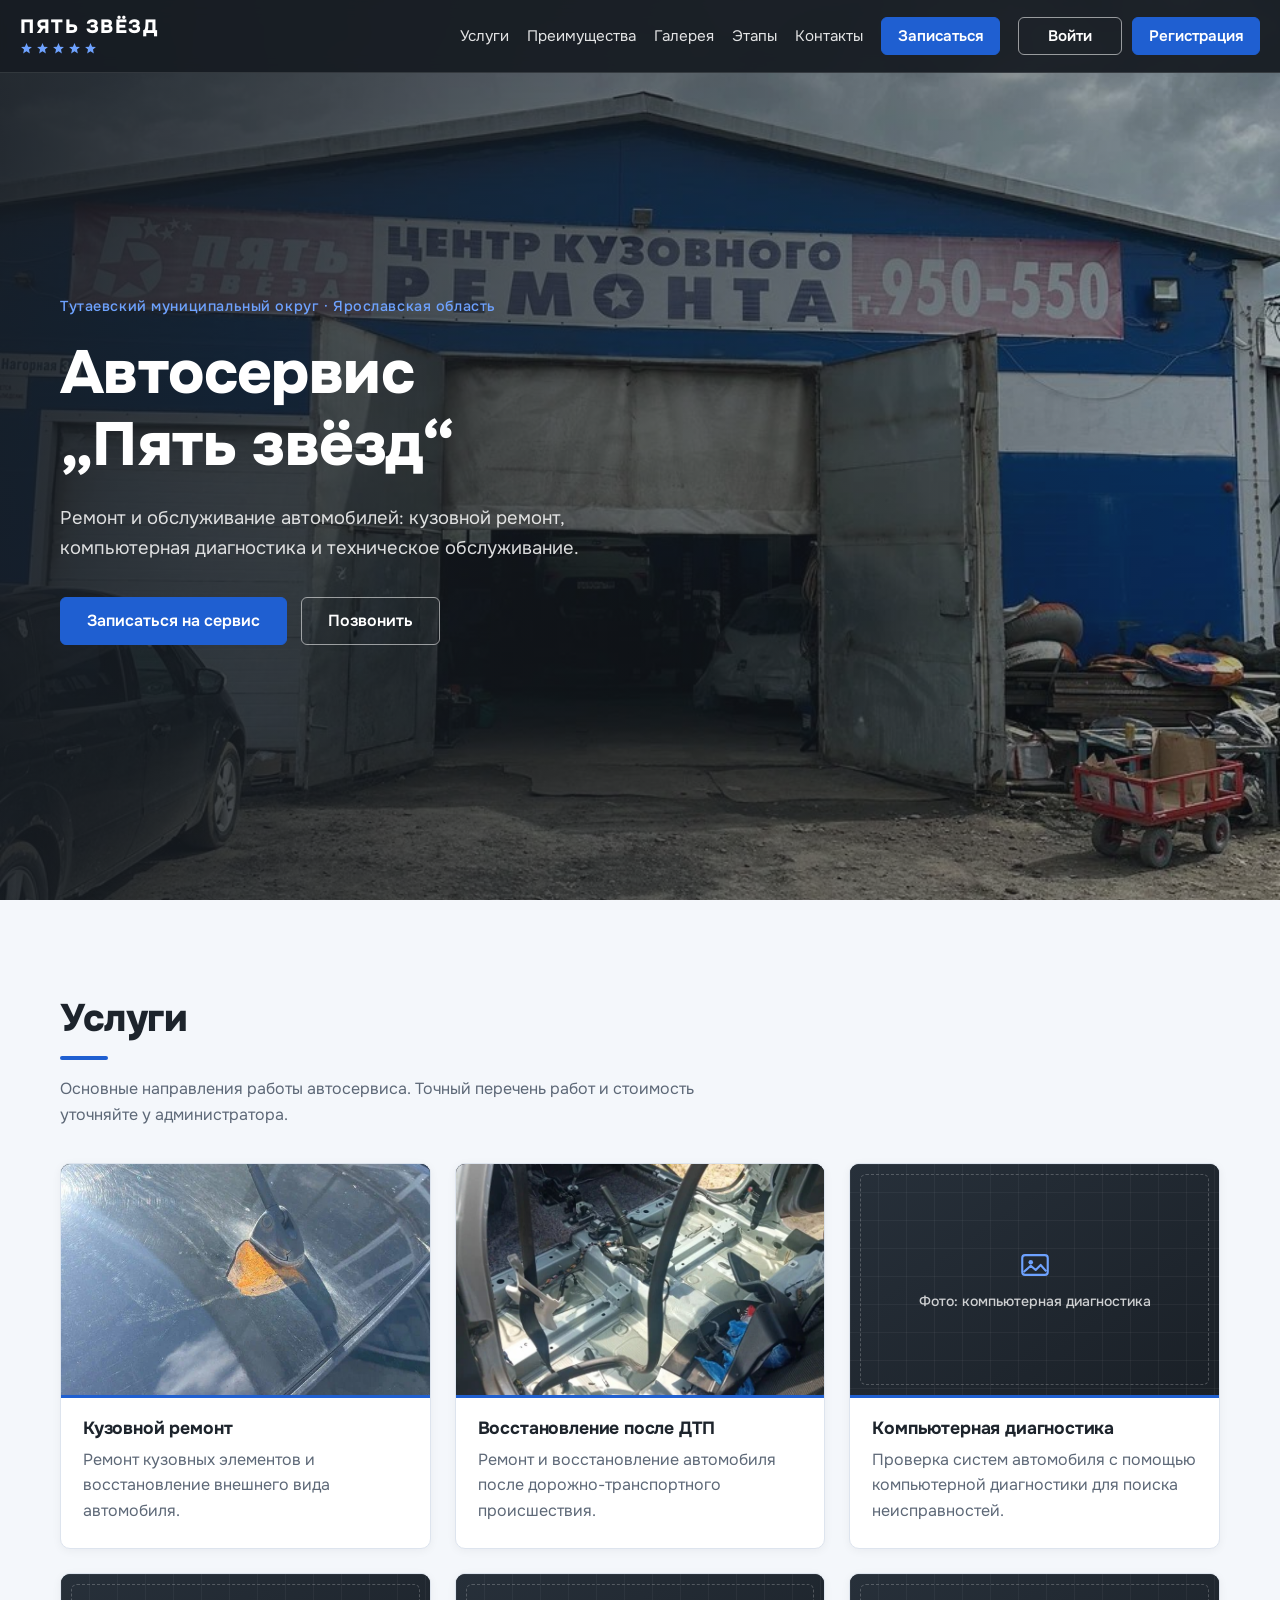
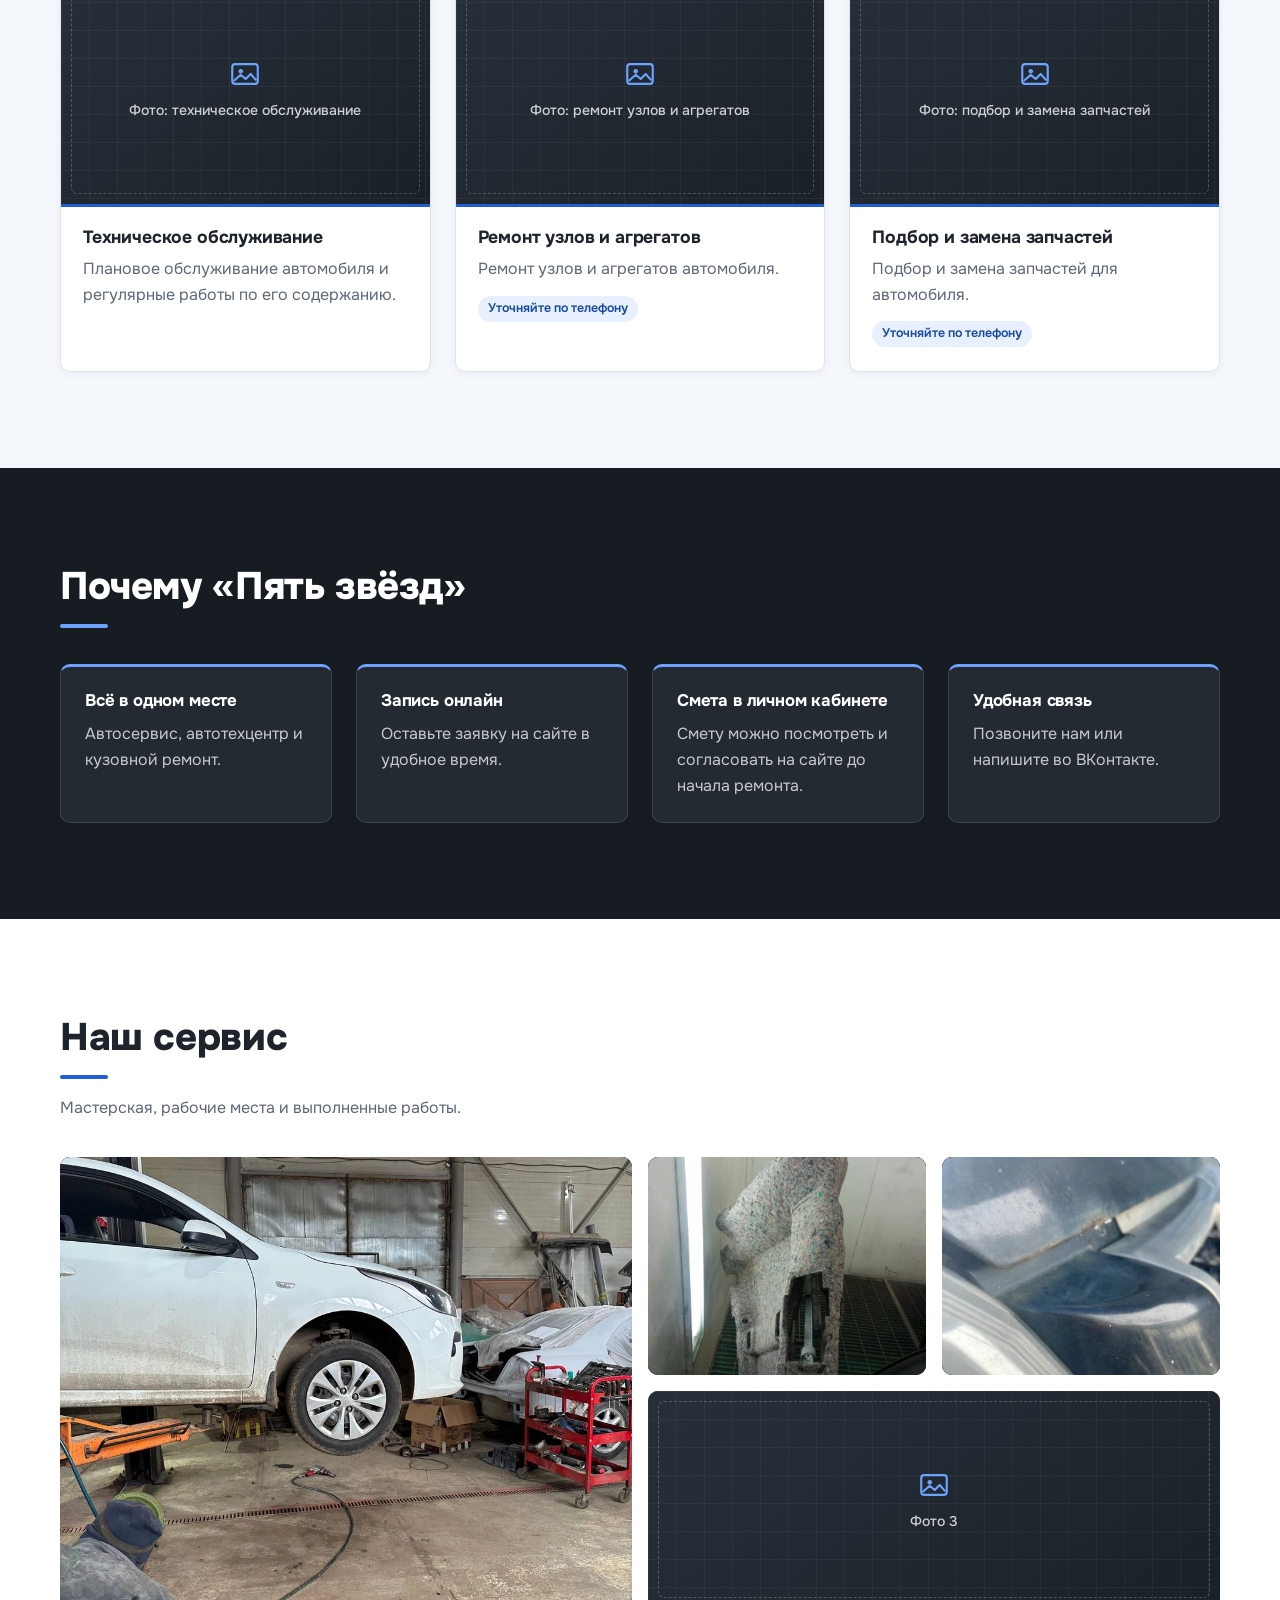
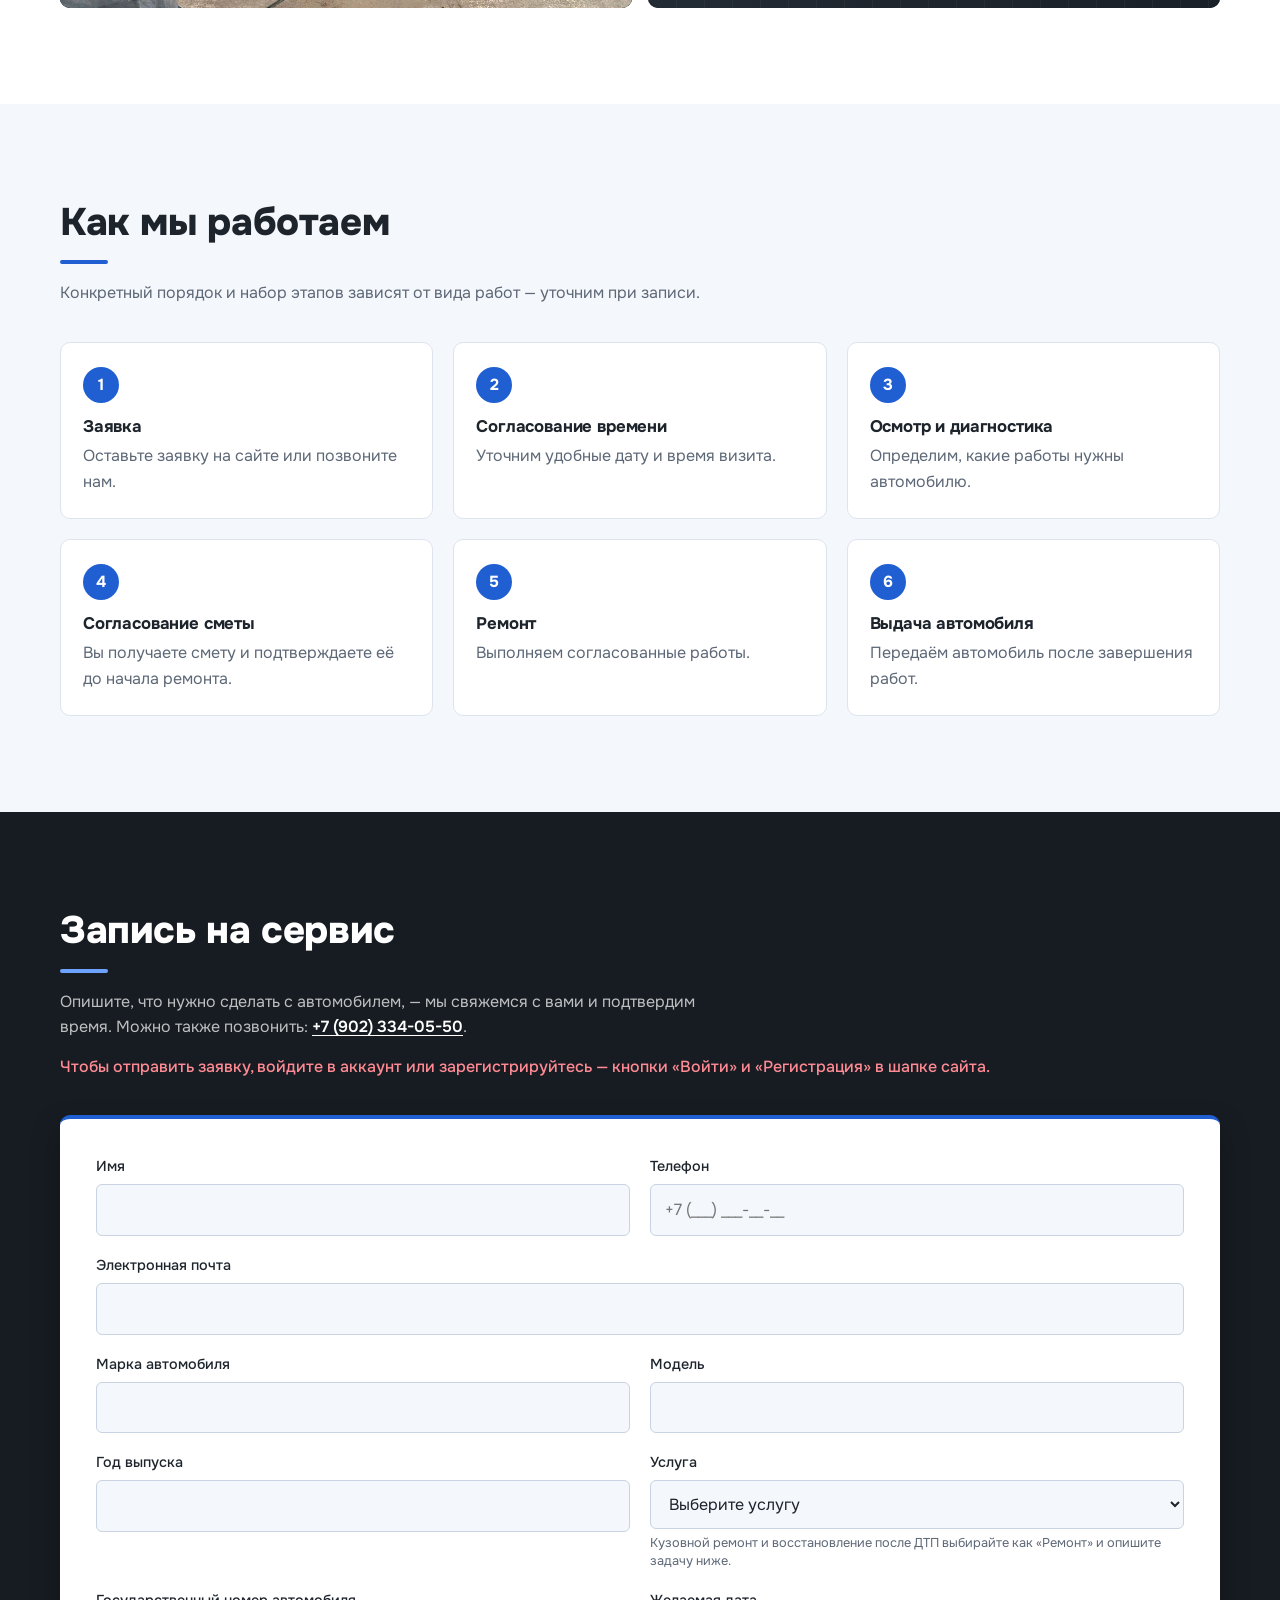
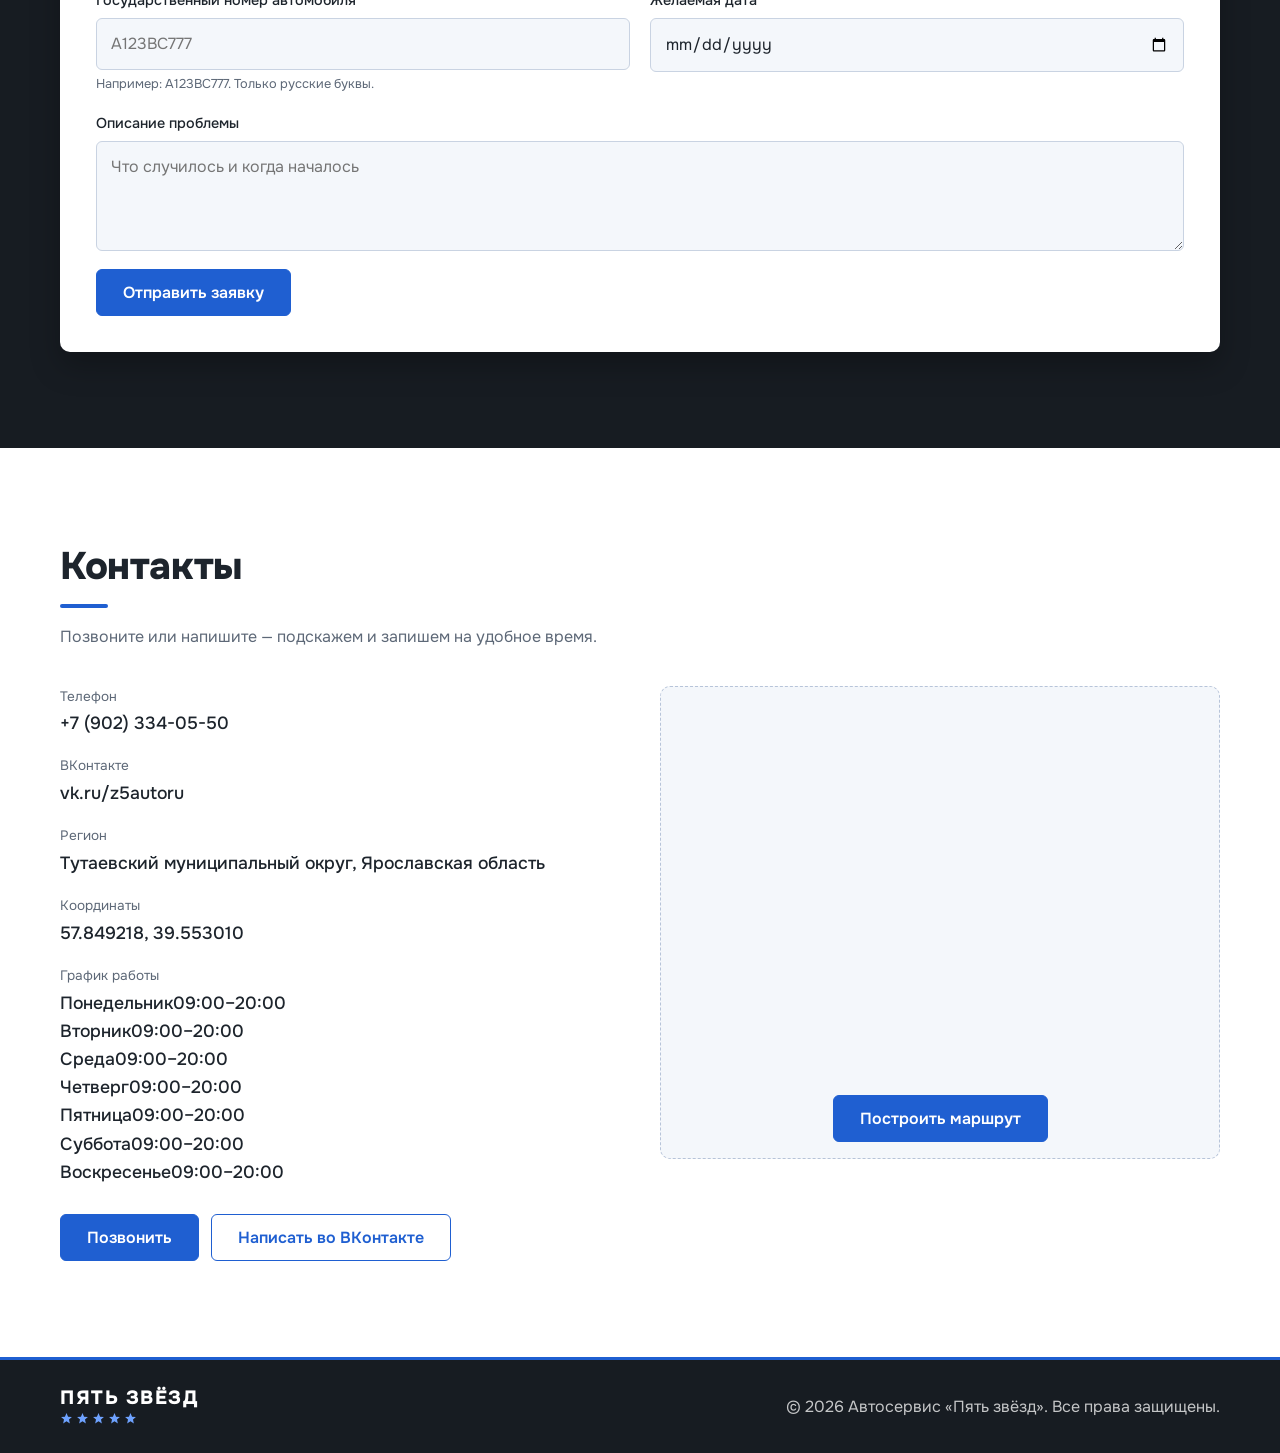
==== commit cf52769d: "Update index.html" ====
--- a/index.html
+++ b/index.html
@@ -377,9 +377,27 @@
               <div><dt>ВКонтакте</dt><dd><a href="https://vk.ru/z5autoru" target="_blank" rel="noopener noreferrer">vk.ru/z5autoru</a></dd></div>
               <div><dt>Регион</dt><dd>Тутаевский муниципальный округ, Ярославская область</dd></div>
               <!-- TODO: точный адрес -->
-              <div><dt>Адрес</dt><dd class="contacts__todo">Будет добавлен после уточнения</dd></div>
+              <div>
+  <dt>Координаты</dt>
+  <dd>57.849218, 39.553010</dd>
+</div>
               <!-- TODO: подтверждённый график работы -->
-              <div><dt>Часы работы</dt><dd class="contacts__todo">Будут добавлены после уточнения</dd></div>
+              
+<div>
+  <dt>График работы</dt>
+  <dd>
+    <ul class="working-hours" style="list-style: none; padding: 0; margin: 0;">
+      <li><span>Понедельник</span><span>09:00–20:00</span></li>
+      <li><span>Вторник</span><span>09:00–20:00</span></li>
+      <li><span>Среда</span><span>09:00–20:00</span></li>
+      <li><span>Четверг</span><span>09:00–20:00</span></li>
+      <li><span>Пятница</span><span>09:00–20:00</span></li>
+      <li><span>Суббота</span><span>09:00–20:00</span></li>
+      <li><span>Воскресенье</span><span>09:00–20:00</span></li>
+    </ul>
+  </dd>
+</div>
+
               <!-- TODO: электронная почта (добавьте строку <div><dt>Почта</dt><dd><a href="mailto:…">…</a></dd></div>) -->
             </dl>
             <div class="contacts__actions">
@@ -389,11 +407,28 @@
           </div>
 
           <!-- TODO: после уточнения адреса замените этот блок на карту или ссылку «Построить маршрут» -->
-          <div class="map-ph">
-            <svg class="ph__icon" aria-hidden="true"><use href="#i-photo"/></svg>
-            <p>Здесь появится карта или ссылка на маршрут после уточнения адреса.</p>
-          </div>
-        </div>
+          
+<div class="map-ph" style="padding: 0; overflow: hidden;">
+  <iframe
+    src="https://maps.google.com/maps?q=57.849218,39.553010&z=15&output=embed"
+    title="Расположение автосервиса Пять звёзд"
+    width="100%"
+    height="380"
+    style="display: block; width: 100%; border: 0;"
+    loading="lazy"
+    allowfullscreen>
+  </iframe>
+
+  <div style="padding: 16px;">
+    <a
+      href="https://www.google.com/maps/dir/?api=1&destination=57.849218,39.553010"
+      target="_blank"
+      rel="noopener noreferrer"
+      class="btn">
+      Построить маршрут
+    </a>
+  </div>
+</div>
       </div>
     </section>
 
